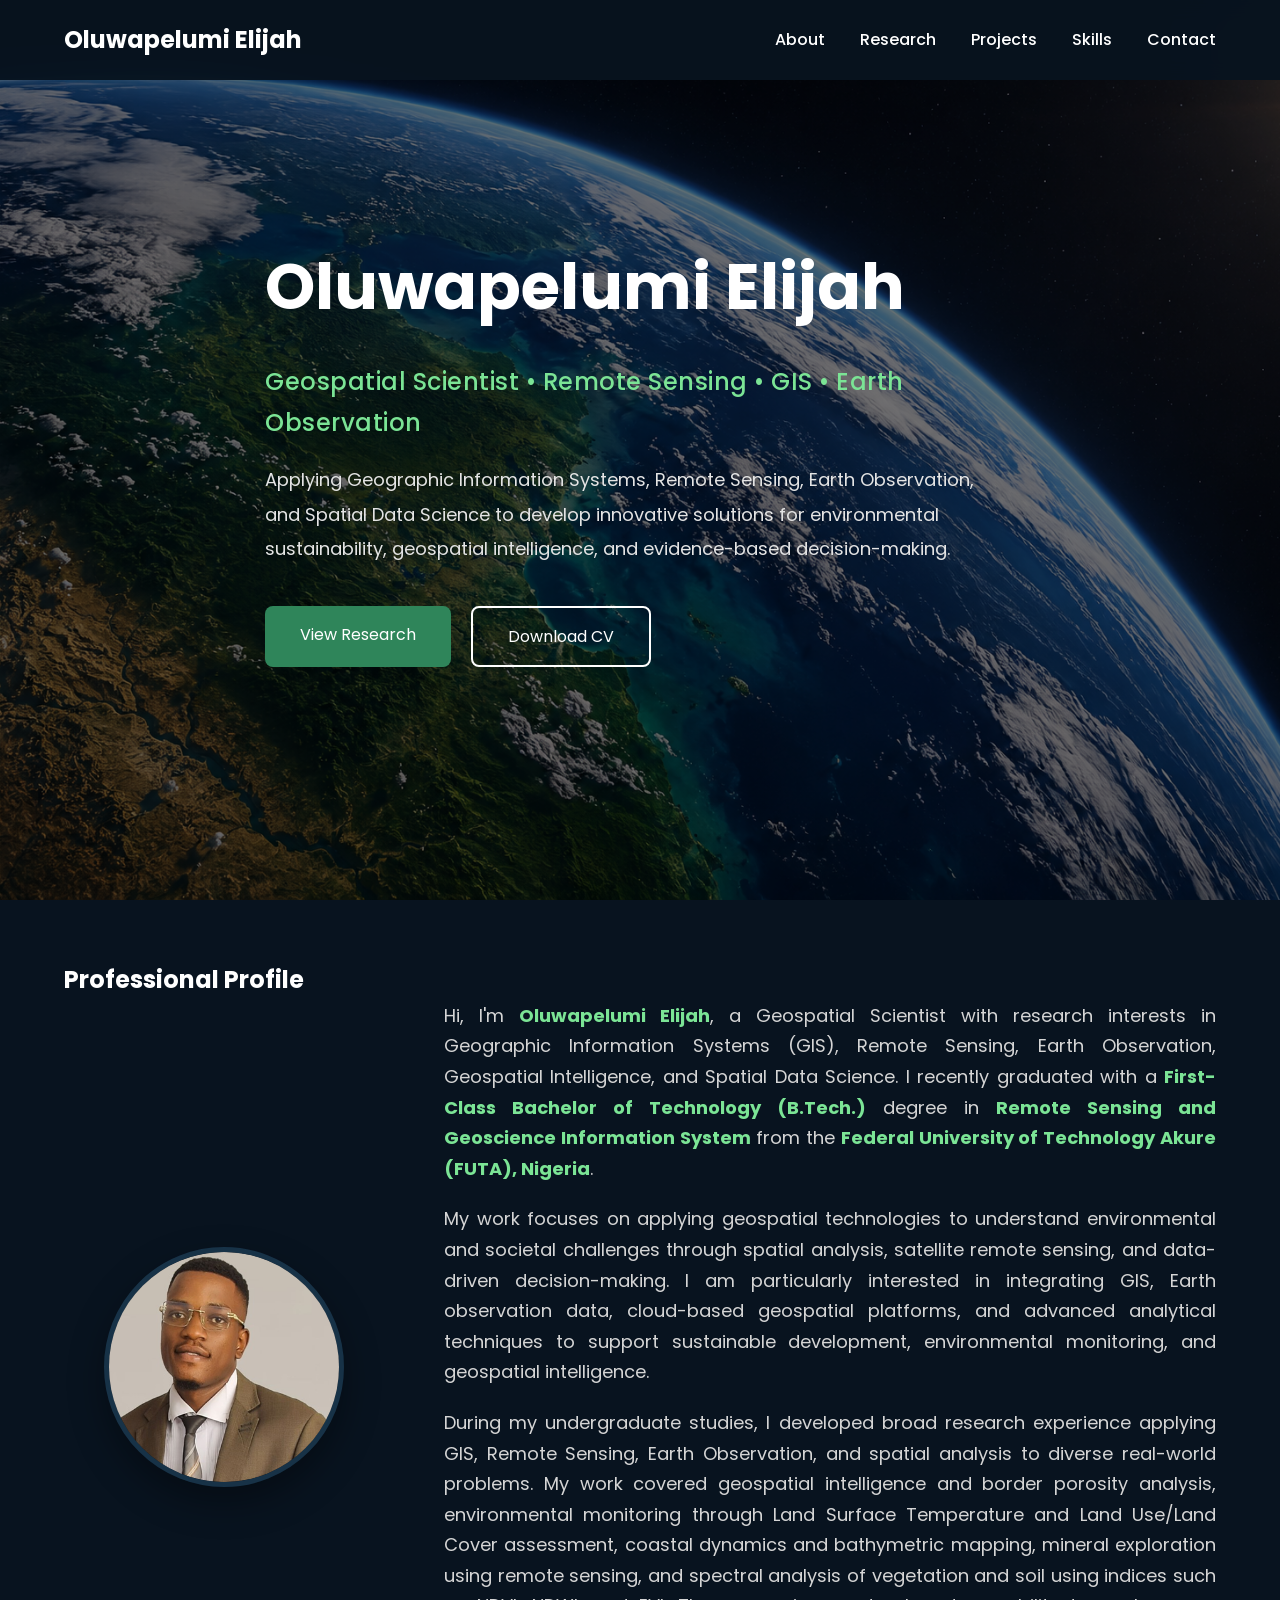
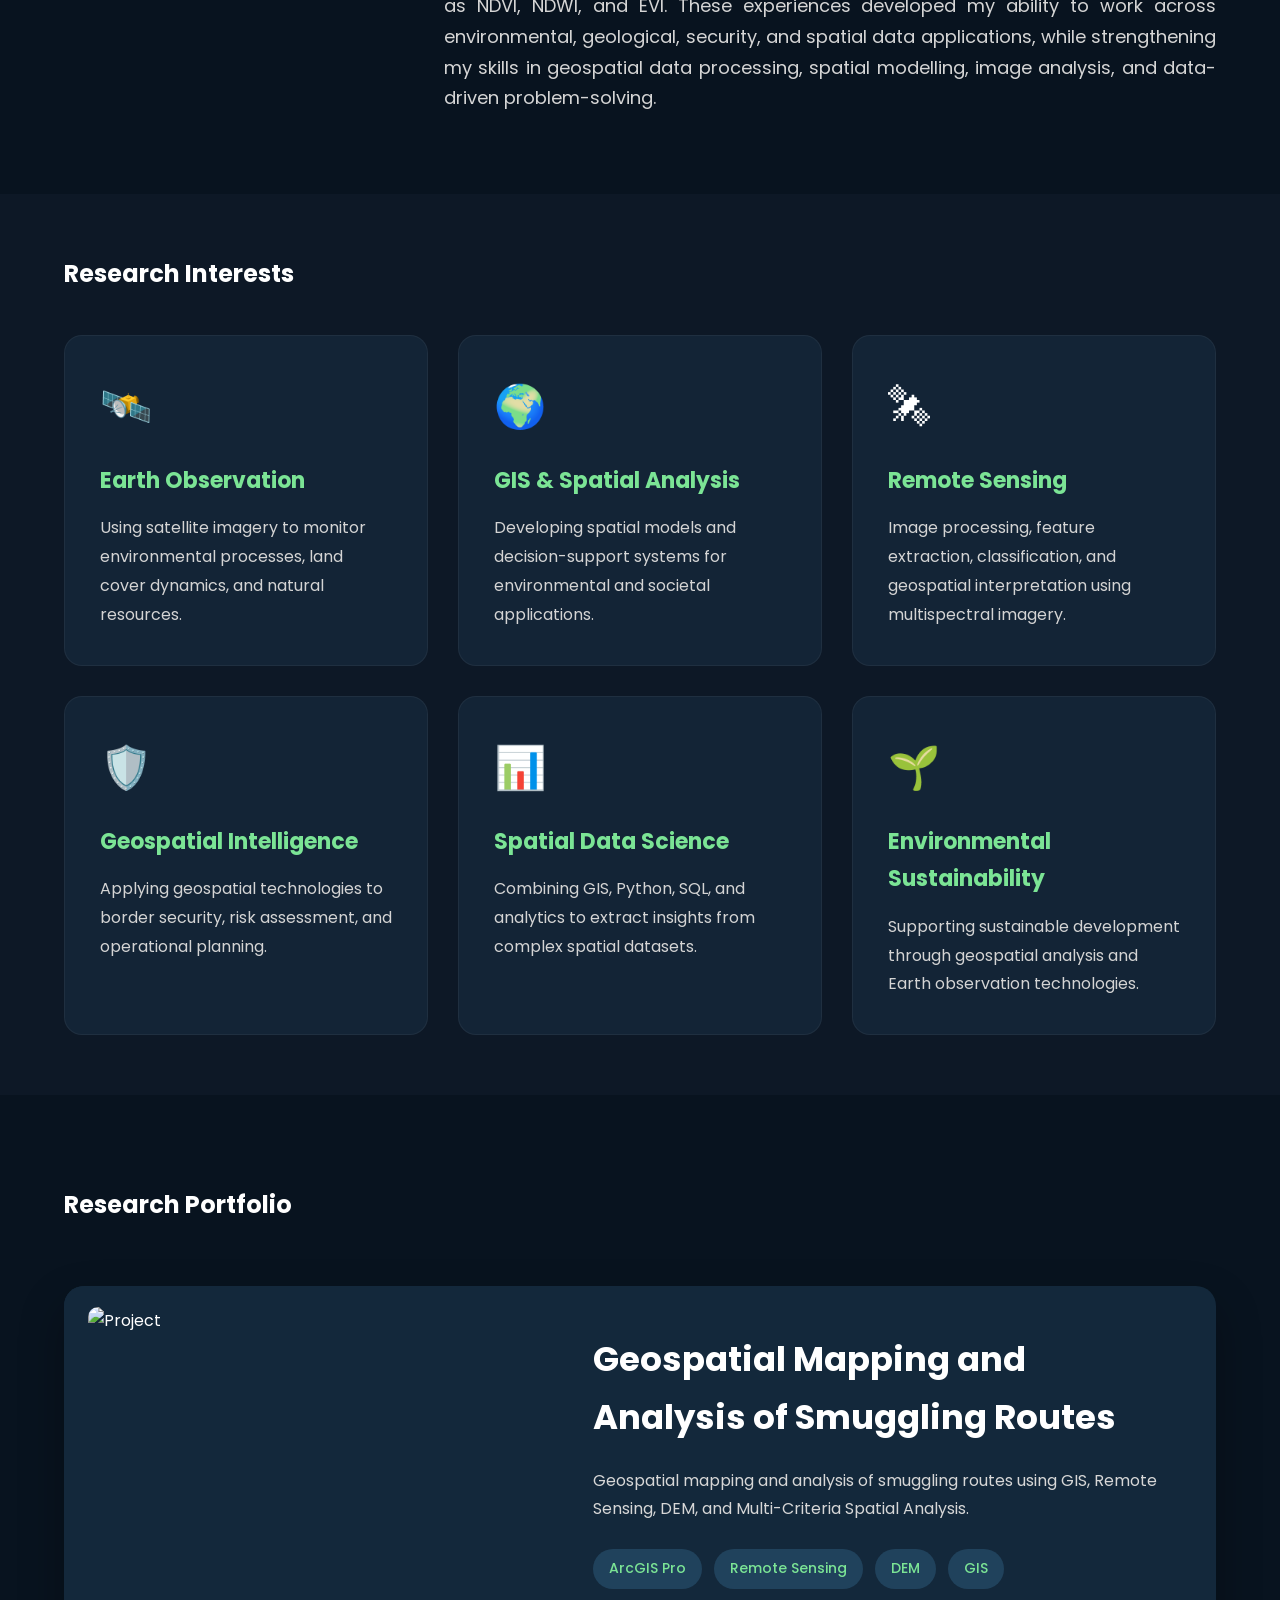
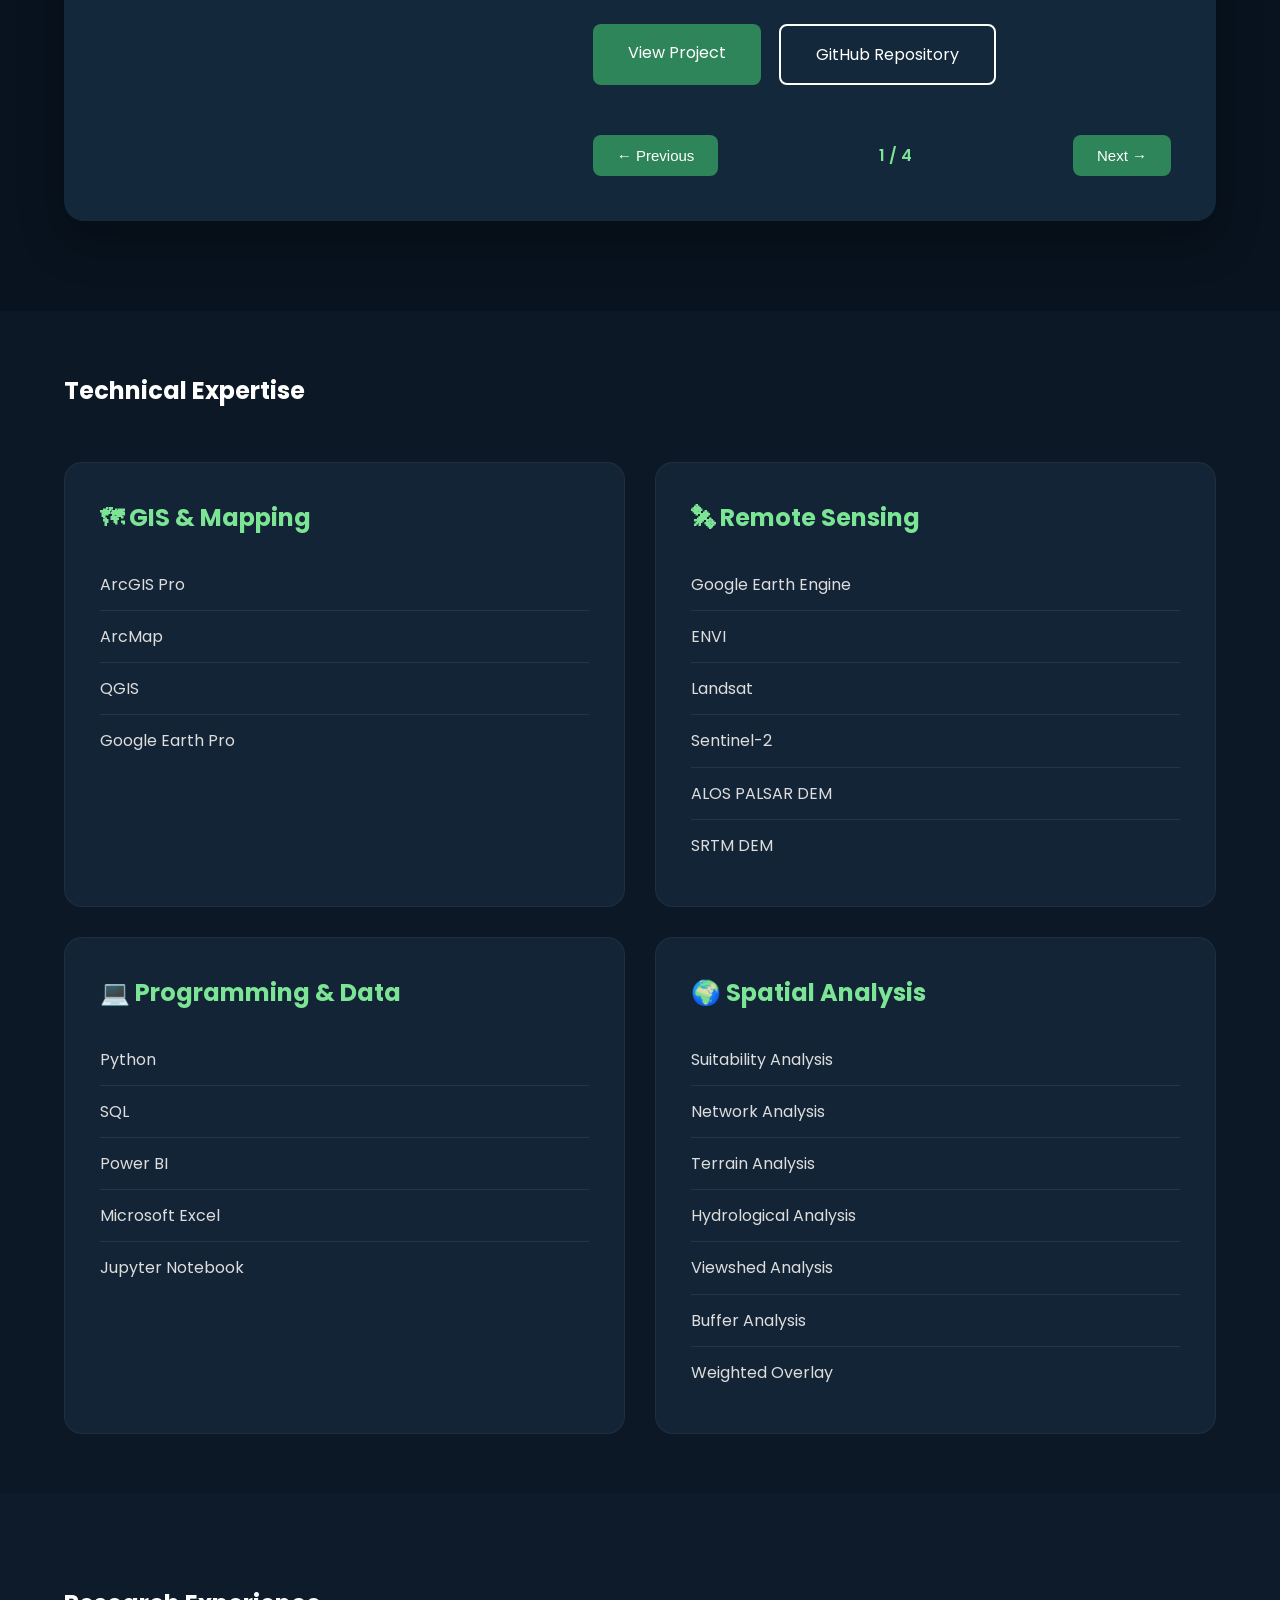
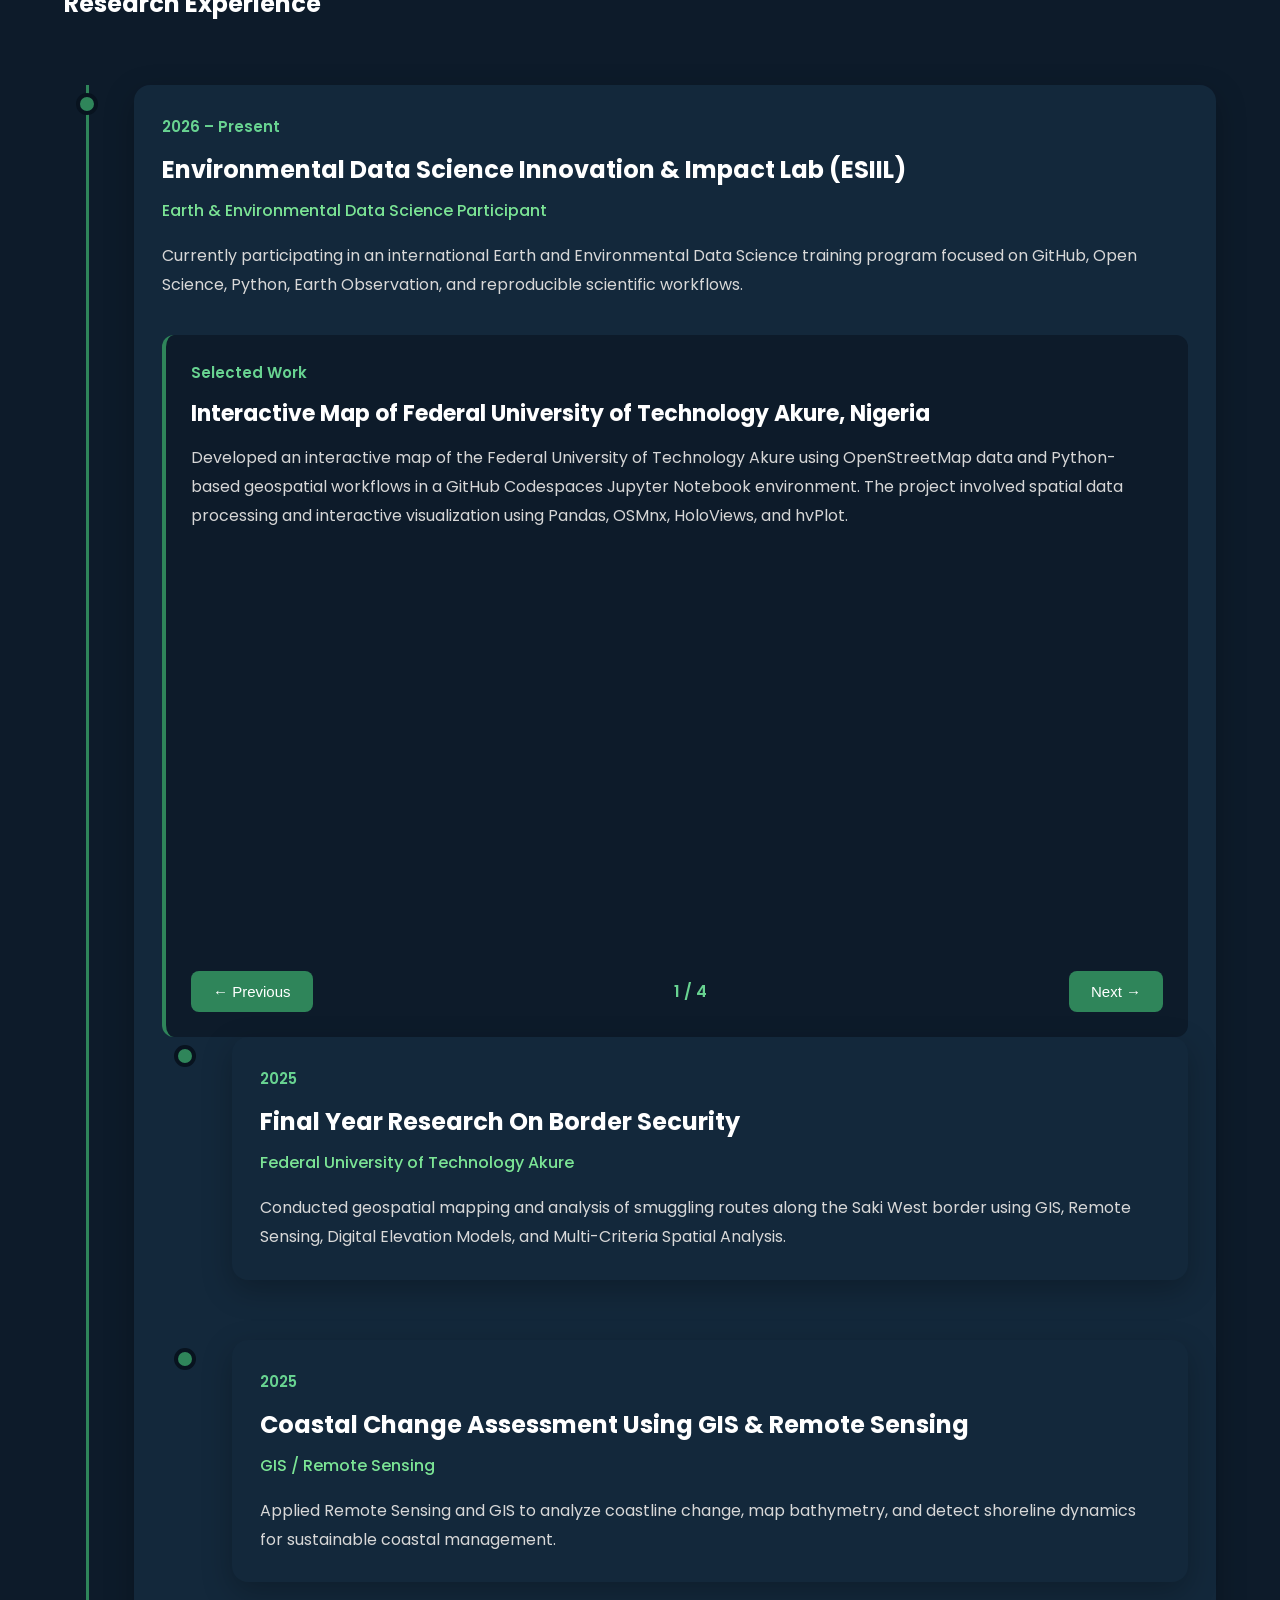
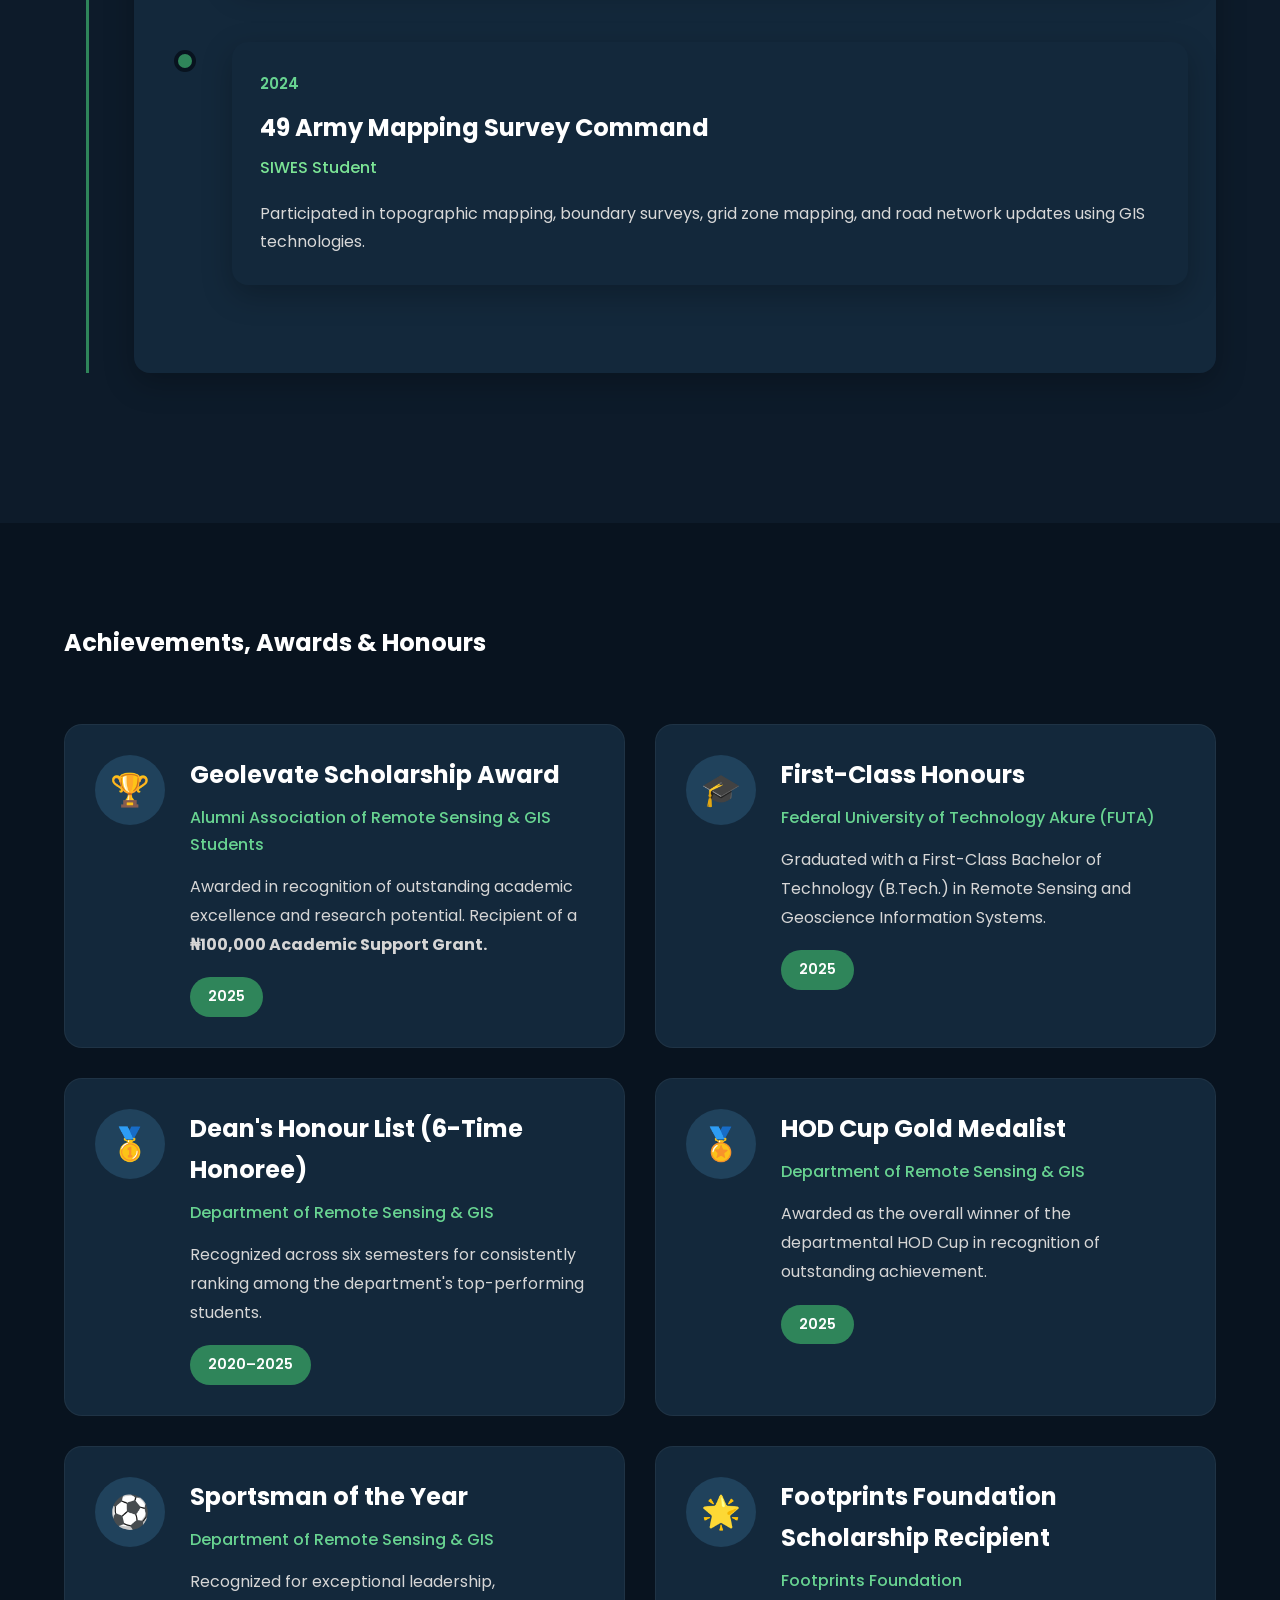
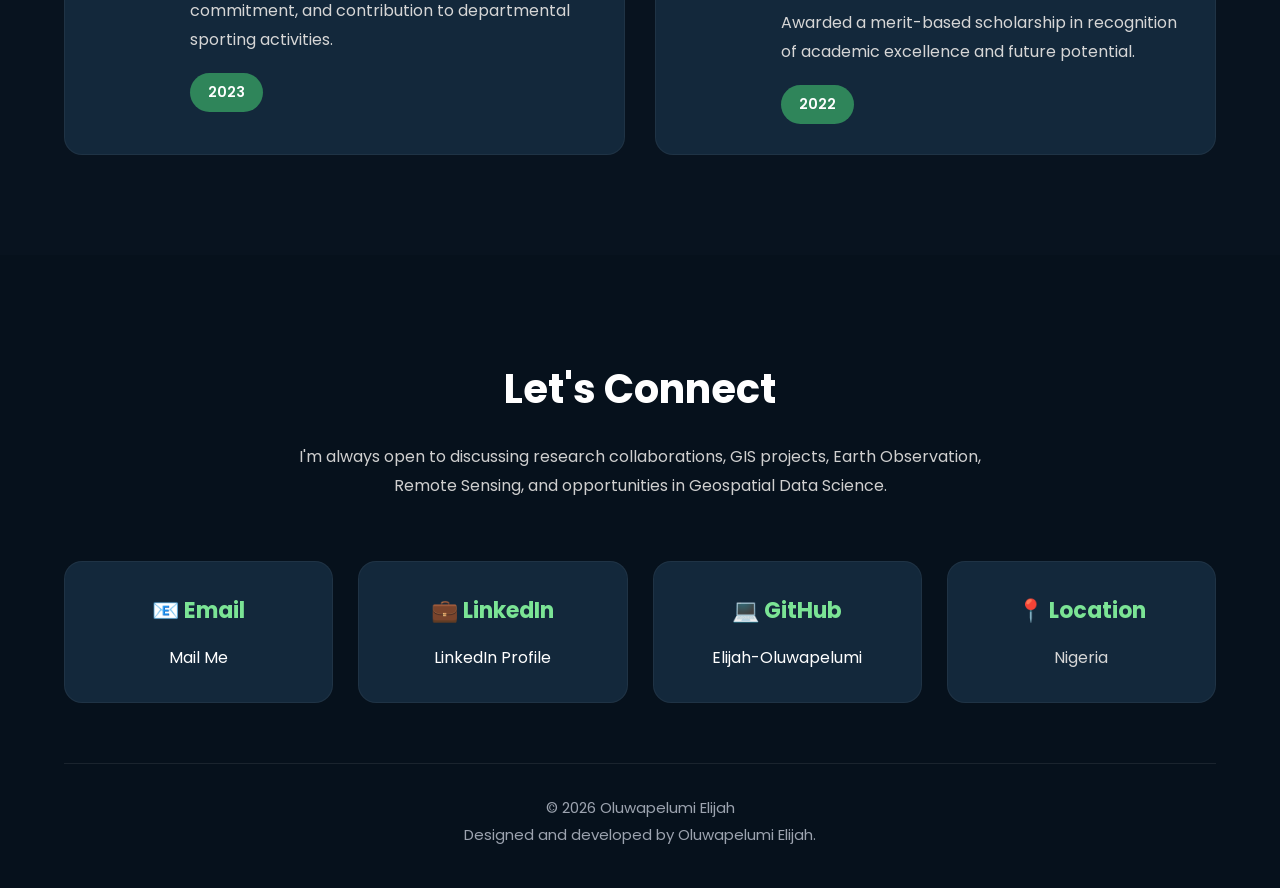
==== index.html @ fccfbec8 "Update index.html" ====
<!DOCTYPE html>
<html lang="en">

<head>

<meta charset="UTF-8">

<meta name="viewport"
content="width=device-width, initial-scale=1.0">

<title>Oluwapelumi Elijah | Geospatial Scientist</title>

<link rel="stylesheet"
href="assets/css/style.css">

<link rel="preconnect"
href="https://fonts.googleapis.com">

<link rel="preconnect"
href="https://fonts.gstatic.com"
crossorigin>

<link href="https://fonts.googleapis.com/css2?family=Poppins:wght@300;400;500;600;700&display=swap"
rel="stylesheet">

</head>

 


<body>

<!-- =====================================================
HEADER
===================================================== -->

<header>

    <!-- Navigation -->

    <nav class="navbar">

        <div class="container">

            <a href="#" class="logo">
                Oluwapelumi Elijah
            </a>

            <ul class="nav-links">
           
                <li><a href="#about">About</a></li>

                <li><a href="#research">Research</a></li>

                <li><a href="#projects">Projects</a></li>

                <li><a href="#skills">Skills</a></li>


                <li><a href="#contact">Contact</a></li>

            </ul>

        </div>

    </nav>

</header>

<!-- =====================================================
HERO
===================================================== -->
 

<section class="hero">

<div class="overlay"></div>

<div class="container hero-content">

 <h1>Oluwapelumi Elijah</h1>

<p class="hero-role">
    Geospatial Scientist • Remote Sensing • GIS • Earth Observation
</p>

<p class="hero-description">
    Applying Geographic Information Systems, Remote Sensing, Earth Observation, and Spatial Data Science to develop innovative solutions for environmental sustainability, geospatial intelligence, and evidence-based decision-making.
</p>

<div class="hero-buttons">

<a href="#projects" class="btn">

View Research

</a>

<a href="File/Elijah Oluwapelumi CV.pdf"

class="btn-outline">

Download CV

</a>

</div>

</div>

</section>

<section id="about" class="about">

<div class="container">

<h2>Professional Profile</h2>

<div class="about-grid">

<div class="about-image">

<img src="assets/images/profile.png"
alt="Oluwapelumi Elijah">

</div>

<div class="about-content">

<p>

Hi, I'm <strong>Oluwapelumi Elijah</strong>, a Geospatial Scientist with research interests in Geographic Information Systems (GIS), Remote Sensing, Earth Observation, Geospatial Intelligence, and Spatial Data Science. I recently graduated with a <strong>First-Class Bachelor of Technology (B.Tech.)</strong> degree in <strong>Remote Sensing and Geoscience Information System</strong> from the <strong>Federal University of Technology Akure (FUTA), Nigeria</strong>.

</p>

<p>

My work focuses on applying geospatial technologies to understand environmental and societal challenges through spatial analysis, satellite remote sensing, and data-driven decision-making. I am particularly interested in integrating GIS, Earth observation data, cloud-based geospatial platforms, and advanced analytical techniques to support sustainable development, environmental monitoring, and geospatial intelligence.

</p>

<p>

 During my undergraduate studies, I developed broad research experience applying GIS, Remote Sensing, Earth Observation, and spatial analysis to diverse real-world problems. My work covered geospatial intelligence and border porosity analysis, environmental monitoring through Land Surface Temperature and Land Use/Land Cover assessment, coastal dynamics and bathymetric mapping, mineral exploration using remote sensing, and spectral analysis of vegetation and soil using indices such as NDVI, NDWI, and EVI. These experiences developed my ability to work across environmental, geological, security, and spatial data applications, while strengthening my skills in geospatial data processing, spatial modelling, image analysis, and data-driven problem-solving.
</p>

</div>

</div>

</div>

</section>


<section id="research">

<div class="container">

<h2>Research Interests</h2>

<div class="card-grid">

<div class="card">

<div class="card-icon">🛰️</div>

<h3>Earth Observation</h3>

<p>
Using satellite imagery to monitor environmental processes, land cover dynamics, and natural resources.
</p>

</div>

<div class="card">

<div class="card-icon">🌍</div>

<h3>GIS & Spatial Analysis</h3>

<p>
Developing spatial models and decision-support systems for environmental and societal applications.
</p>

</div>

<div class="card">

<div class="card-icon">🛰</div>

<h3>Remote Sensing</h3>

<p>
Image processing, feature extraction, classification, and geospatial interpretation using multispectral imagery.
</p>

</div>

<div class="card">

<div class="card-icon">🛡️</div>

<h3>Geospatial Intelligence</h3>

<p>
Applying geospatial technologies to border security, risk assessment, and operational planning.
</p>

</div>

<div class="card">

<div class="card-icon">📊</div>

<h3>Spatial Data Science</h3>

<p>
Combining GIS, Python, SQL, and analytics to extract insights from complex spatial datasets.
</p>

</div>

<div class="card">

<div class="card-icon">🌱</div>

<h3>Environmental Sustainability</h3>

<p>
Supporting sustainable development through geospatial analysis and Earth observation technologies.
</p>

</div>

</div>

</div>

</section>


<!-- =====================================================
RESEARCH PORTFOLIO
===================================================== -->

<section id="projects">

<div class="container">

<h2>Research Portfolio</h2>

<div class="portfolio-card">

<div class="portfolio-image">

<img id="project-image"
src="assets/images/project1.jpg"
alt="Project">

</div>

<div class="portfolio-content">

<h3 id="project-title">

Geospatial Mapping and Analysis of Smuggling Routes

</h3>

<p id="project-description">

Geospatial mapping and analysis of smuggling routes using GIS, Remote Sensing, DEM, and Multi-Criteria Spatial Analysis.

</p>

<div id="project-tools" class="project-tools">

<span>ArcGIS Pro</span>

<span>Remote Sensing</span>

<span>DEM</span>

<span>GIS</span>

</div>

<div class="portfolio-buttons">

<a id="project-view"

class="btn"

target="_blank">

View Project

</a>

<a id="project-github"

class="btn-outline"

target="_blank">

GitHub Repository

</a>

</div>

<div class="portfolio-navigation">

<button id="prev-project">

← Previous

</button>

<span id="project-counter">

1 / 4

</span>

<button id="next-project">

Next →

</button>

</div>

</div>

</div>

</div>

</section> 

 

 <!-- =====================================================
TECHNICAL EXPERTISE
===================================================== -->

<section id="skills">

<div class="container">

<h2>Technical Expertise</h2>

<div class="expertise-grid">

<!-- GIS -->

<div class="expertise-card">

<h3>🗺 GIS & Mapping</h3>

<ul>

<li>ArcGIS Pro</li>

<li>ArcMap</li>

<li>QGIS</li>

<li>Google Earth Pro</li>

</ul>

</div>

<!-- Remote Sensing -->

<div class="expertise-card">

<h3>🛰 Remote Sensing</h3>

<ul>

<li>Google Earth Engine</li>

<li>ENVI</li>

<li>Landsat</li>

<li>Sentinel-2</li>

<li>ALOS PALSAR DEM</li>

<li>SRTM DEM</li>

</ul>

</div>

<!-- Programming -->

<div class="expertise-card">

<h3>💻 Programming & Data</h3>

<ul>

<li>Python</li>

<li>SQL</li>

<li>Power BI</li>

<li>Microsoft Excel</li>

<li>Jupyter Notebook</li>

</ul>

</div>

<!-- Spatial Analysis -->

<div class="expertise-card">

<h3>🌍 Spatial Analysis</h3>

<ul>

<li>Suitability Analysis</li>

<li>Network Analysis</li>

<li>Terrain Analysis</li>

<li>Hydrological Analysis</li>

<li>Viewshed Analysis</li>

<li>Buffer Analysis</li>

<li>Weighted Overlay</li>

</ul>

</div>

</div>

</div>

</section>

<!-- =========================================
RESEARCH EXPERIENCE
========================================= -->

<section id="experience">

<div class="container">

<h2>Research Experience</h2>

<div class="timeline">

 <div class="timeline-item">

<div class="timeline-dot"></div>

<div class="timeline-content">

<span class="timeline-year">2026 – Present</span>

<h3>
Environmental Data Science Innovation & Impact Lab (ESIIL)
</h3>

<h4>
Earth & Environmental Data Science Participant
</h4>

<p>

Currently participating in an international Earth and Environmental Data Science training program focused on GitHub, Open Science, Python, Earth Observation, and reproducible scientific workflows.

</p>

<!-- SELECTED WORK SLIDER -->

<div class="selected-work">

    <h4>Selected Work</h4>

    <h3 id="esiil-work-title">
        Interactive Map of Federal University of Technology Akure, Nigeria
    </h3>

    <p id="esiil-work-description">

        Developed an interactive map of the Federal University of Technology
        Akure using OpenStreetMap data and Python-based geospatial workflows
        in a GitHub Codespaces Jupyter Notebook environment. The project
        involved spatial data processing and interactive visualization using
        Pandas, OSMnx, HoloViews, and hvPlot.

    </p>

    <div class="embedded-map">

        <iframe
            id="esiil-work-frame"
            src="assets/images/futa_map2.html"
            title="Selected ESIIL Work">
        </iframe>

    </div>

    <div class="selected-work-navigation">

        <button id="esiil-previous">
            ← Previous
        </button>

        <span id="esiil-counter">
            1 / 2
        </span>

        <button id="esiil-next">
            Next →
        </button>

    </div>

</div>
 

 

<!-- SELECTED WORK END HERE -->
 

 <div class="timeline-item">

<div class="timeline-dot"></div>

<div class="timeline-content">

<span class="timeline-year">2025</span>

<h3>Final Year Research On Border Security </h3>

<h4>Federal University of Technology Akure</h4>

<p>

Conducted geospatial mapping and analysis of smuggling routes along the Saki West border using GIS, Remote Sensing, Digital Elevation Models, and Multi-Criteria Spatial Analysis.

</p>

</div>

</div>

 <div class="timeline-item">

<div class="timeline-dot"></div>

<div class="timeline-content">

<span class="timeline-year">2025</span>

<h3> Coastal Change Assessment Using GIS & Remote Sensing  </h3>

<h4>GIS / Remote Sensing </h4>

<p>

Applied Remote Sensing and GIS to analyze coastline change, map bathymetry, and detect shoreline dynamics for sustainable coastal management. 

</p>

</div>

</div>

 <div class="timeline-item">

<div class="timeline-dot"></div>

<div class="timeline-content">

<span class="timeline-year">2024</span>

<h3>49 Army Mapping Survey Command</h3>

<h4>SIWES Student</h4>

<p>

Participated in topographic mapping, boundary surveys, grid zone mapping, and road network updates using GIS technologies.

</p>

</div>

</div>

</div>

</div>

</section>

<!-- =====================================================
ACHIEVEMENTS & AWARDS
===================================================== -->

<section id="awards">

<div class="container">

<h2>Achievements, Awards & Honours</h2>

<div class="awards-grid">

<!-- Award 1 -->

<div class="award-card">

<div class="award-icon">🏆</div>

<div class="award-content">

<h3>Geolevate Scholarship Award</h3>

<h4>Alumni Association of Remote Sensing & GIS Students</h4>

<p>

Awarded in recognition of outstanding academic excellence and research potential.
Recipient of a <strong>₦100,000 Academic Support Grant.</strong>

</p>

<span class="award-year">2025</span>

</div>

</div>

<!-- Award 2 -->

<div class="award-card">

<div class="award-icon">🎓</div>

<div class="award-content">

<h3>First-Class Honours</h3>

<h4>Federal University of Technology Akure (FUTA)</h4>

<p>

Graduated with a First-Class Bachelor of Technology (B.Tech.) in Remote Sensing and Geoscience Information Systems.

</p>

<span class="award-year">2025</span>

</div>

</div>

<!-- Award 3 -->

<div class="award-card">

<div class="award-icon">🥇</div>

<div class="award-content">

<h3>Dean's Honour List (6-Time Honoree)</h3>

<h4>Department of Remote Sensing & GIS</h4>

<p>

Recognized across six semesters for consistently ranking among the department's top-performing students.

</p>

<span class="award-year">2020–2025</span>

</div>

</div>

<!-- Award 4 -->

<div class="award-card">

<div class="award-icon">🏅</div>

<div class="award-content">

<h3>HOD Cup Gold Medalist</h3>

<h4>Department of Remote Sensing & GIS</h4>

<p>

Awarded as the overall winner of the departmental HOD Cup in recognition of outstanding achievement.

</p>

<span class="award-year">2025</span>

</div>

</div>

<!-- Award 5 -->

<div class="award-card">

<div class="award-icon">⚽</div>

<div class="award-content">

<h3>Sportsman of the Year</h3>

<h4>Department of Remote Sensing & GIS</h4>

<p>

Recognized for exceptional leadership, commitment, and contribution to departmental sporting activities.

</p>

<span class="award-year">2023</span>

</div>

</div>

<!-- Award 6 -->

<div class="award-card">

<div class="award-icon">🌟</div>

<div class="award-content">

<h3>Footprints Foundation Scholarship Recipient</h3>

<h4>Footprints Foundation</h4>

<p>

Awarded a merit-based scholarship in recognition of academic excellence and future potential.

</p>

<span class="award-year">2022</span>

</div>

</div>

</div>

</div>

</section>    
 
<!-- =====================================================
FOOTER / CONTACT
===================================================== -->

<footer id="contact">

<div class="container">

<h2>Let's Connect</h2>

<p class="footer-text">

I'm always open to discussing research collaborations,
GIS projects, Earth Observation, Remote Sensing,
and opportunities in Geospatial Data Science.

</p>

<div class="contact-grid">

    <div class="contact-card">

        <h3>📧 Email</h3>

        <a href="mailto:elijaholuwapelumi3@gmail.com">

            Mail Me

        </a>

    </div>

    <div class="contact-card">

        <h3>💼 LinkedIn</h3>

        <a href="https://www.linkedin.com/in/oluwapelumi-israel-elijah-8ab983230/"

        target="_blank">

             LinkedIn Profile
        </a>

    </div>

    <div class="contact-card">

        <h3>💻 GitHub</h3>

        <a href="https://github.com/Elijah-Oluwapelumi"

        target="_blank">

            Elijah-Oluwapelumi

        </a>

    </div>

    <div class="contact-card">

        <h3>📍 Location</h3>

        <p>Nigeria</p>

    </div>

</div>
    
<hr>

<p class="copyright">

© 2026 Oluwapelumi Elijah

<br>

Designed and developed by Oluwapelumi Elijah.

</p>

</div>

</footer>

<script src="assets/js/script.js"></script>

</body>

</html>
---- assets/css/style.css ----
/* =====================================================
GLOBAL RESET
===================================================== */

*{
    margin:0;
    padding:0;
    box-sizing:border-box;
}

html{
    scroll-behavior:smooth;
}

body{

    font-family:'Poppins',sans-serif;

    background:#08131f;

    color:#ffffff;

    line-height:1.7;

}

img{

    max-width:100%;

    display:block;

}

a{

    text-decoration:none;

}

section{

    padding:60px 0;

}

/* =====================================================
GLOBAL CONTAINER
===================================================== */

.container{

    width:90%;

    max-width:1200px;

    margin:auto;

}

/* =====================================================
NAVIGATION
===================================================== */

.navbar{

    position:fixed;

    top:0;

    left:0;

    width:100%;

    background:rgba(8,19,31,.95);

    backdrop-filter:blur(10px);

    z-index:999;

}

.navbar .container{

    display:flex;

    justify-content:space-between;

    align-items:center;

    height:80px;

}

.logo{

    font-size:24px;

    font-weight:700;

    color:white;

}

.nav-links{

    display:flex;

    gap:35px;

    list-style:none;

}

.nav-links a{

    color:white;

    font-weight:500;

    transition:.3s;

}

.nav-links a:hover{

    color:#68d391;

}

/* =====================================================
HERO
===================================================== */

.hero{

    height:100vh;

    background:url("../images/hero.png") center/cover no-repeat;

    position:relative;

    display:flex;

    align-items:center;

}

.overlay{

    position:absolute;

    inset:0;

    background:rgba(0,0,0,.55);

}

.hero-content{

    position:relative;

    z-index:2;

    max-width:750px;

    color:white;

}


 /* =====================================================
HERO TYPOGRAPHY
===================================================== */

.hero h1{

    font-size:64px;

    font-weight:700;

    margin-bottom:20px;

    color:#ffffff;

}

.hero-role{

    font-size:24px;

    font-weight:500;

    color:#7be495;

    margin-bottom:20px;

    letter-spacing:0.5px;

}

.hero-description{

    font-size:18px;

    line-height:1.9;

    color:#e4e4e4;

    max-width:720px;

    margin-bottom:40px;

}



.hero-buttons{

    display:flex;

    gap:20px;

}

.btn{

    background:#2f855a;

    color:white;

    padding:15px 35px;

    border-radius:8px;

    transition:.3s;

}

.btn:hover{

    background:#38a169;

}

.btn-outline{

    border:2px solid white;

    color:white;

    padding:15px 35px;

    border-radius:8px;

    transition:.3s;

}

.btn-outline:hover{

    background:white;

    color:#08131f;

}

/* =====================================================
ABOUT SECTION
===================================================== */

.about{

    background:#08131f;

}

.about-grid{

    display:grid;

    grid-template-columns:320px 1fr;

    gap:60px;

    align-items:center;

}

.about-image{

    display:flex;

    justify-content:center;

}

.about-image img{

    width:240px;

    height:240px;

    object-fit:cover;

    border-radius:50%;

    border:5px solid #173247;

    box-shadow:0 15px 35px rgba(0,0,0,.35);

}

.about-content h2{

    font-size:40px;

    margin-bottom:25px;

    color:white;

}

.about-content p{

    font-size:18px;

    color:#d5d5d5;

    margin-bottom:20px;

    text-align:justify;

}

.about-content strong{

    color:#7be495;

}

/* =====================================================
RESEARCH INTERESTS
===================================================== */

#research{

    background:#0d1826;

}

.card-grid{

    display:grid;

    grid-template-columns:repeat(auto-fit,minmax(300px,1fr));

    gap:30px;

    margin-top:40px;

}

.card{

    background:#132436;

    padding:35px;

    border-radius:18px;

    transition:.35s;

    border:1px solid rgba(255,255,255,.05);

}

.card:hover{

    transform:translateY(-10px);

    background:#173247;

    box-shadow:0 15px 35px rgba(0,0,0,.3);

}

.card-icon{

    font-size:42px;

    margin-bottom:20px;

}

.card h3{

    margin-bottom:15px;

    color:#7be495;

    font-size:22px;

}

.card p{

    color:#d4d4d4;

    line-height:1.8;

}

/* =====================================================
RESEARCH PORTFOLIO
===================================================== */

#projects{

    background:#08131f;

    padding:90px 0;

}

 .portfolio-card{

    max-width:1200px;

    margin:60px auto 0;

    background:#13283b;

    border-radius:20px;

    overflow:hidden;

    display:grid;

    grid-template-columns:42% 58%;

    box-shadow:0 20px 45px rgba(0,0,0,.30);

}

.portfolio-image{

    height:430px;

    display:flex;

    justify-content:center;

    align-items:center;

    background:#13283b;

    overflow:hidden;

}

.portfolio-image img{

    width:90%;

    height:90%;

    object-fit:contain;

    object-position:center;

    display:block;

    border-radius:10px;

}

.portfolio-content{

    padding:45px;

    display:flex;

    flex-direction:column;

    justify-content:center;

}

.portfolio-content h3{

    font-size:34px;

    margin-bottom:20px;

    color:#ffffff;

}

.portfolio-content p{

    color:#d7d7d7;

    line-height:1.8;

    margin-bottom:25px;

}

.project-tools{

    display:flex;

    flex-wrap:wrap;

    gap:12px;

    margin-bottom:35px;

}

.project-tools span{

    background:#20425c;

    color:#7be495;

    padding:8px 16px;

    border-radius:30px;

    font-size:14px;

    font-weight:500;

}

.portfolio-buttons{

    display:flex;

    gap:18px;

    margin-bottom:35px;

}

.portfolio-navigation{

    display:flex;

    justify-content:space-between;

    align-items:center;

    margin-top:15px;

}

.portfolio-navigation button{

    background:#2f855a;

    color:white;

    border:none;

    padding:12px 24px;

    border-radius:8px;

    cursor:pointer;

    font-size:15px;

    transition:.3s;

}

.portfolio-navigation button:hover{

    background:#38a169;

}

#project-counter{

    color:#7be495;

    font-weight:600;

} 

/* =====================================================
PROJECT BUTTON
===================================================== */

.project-btn{

display:inline-block;

margin-top:10px;

padding:12px 28px;

background:#2f855a;

color:white;

border-radius:8px;

font-weight:600;

transition:.3s;

}

.project-btn:hover{

background:#38a169;

transform:translateY(-2px);

}

.project-tags{

display:flex;

flex-wrap:wrap;

gap:10px;

margin-bottom:20px;

}

.project-tags span{

background:#173247;

padding:8px 14px;

border-radius:30px;

font-size:13px;

}

.project-status{

display:inline-block;

padding:6px 14px;

border-radius:20px;

font-size:12px;

font-weight:600;

}

.completed{

background:#2f855a;

}

.ongoing{

background:#2563eb;

}

.future{

background:#d97706;

}

/* =====================================================
TECHNICAL EXPERTISE
===================================================== */

#skills{

background:#0d1826;

}

 .expertise-grid{

    display:grid;

    grid-template-columns:repeat(2, 1fr);

    gap:30px;

    margin-top:50px;

}



.expertise-card{

background:#132436;

padding:35px;

border-radius:18px;

transition:.35s;

border:1px solid rgba(255,255,255,.05);

}

.expertise-card:hover{

transform:translateY(-10px);

background:#183247;

box-shadow:0 18px 35px rgba(0,0,0,.30);

}

.expertise-card h3{

font-size:24px;

margin-bottom:20px;

color:#7be495;

}

.expertise-card ul{

list-style:none;

padding:0;

}

.expertise-card li{

padding:12px 0;

border-bottom:1px solid rgba(255,255,255,.08);

color:#dddddd;

font-size:16px;

}

.expertise-card li:last-child{

border-bottom:none;

}

/* =====================================================
RESPONSIVE DESIGN
===================================================== */

@media (max-width:900px){

    .expertise-grid{

        grid-template-columns:1fr;

    }

}


/* =====================================================
RESEARCH EXPERIENCE
===================================================== */

#experience{

    background:#0d1b2a;

    padding:90px 0;

}

 .timeline{

    position:relative;

    width:100%;

    margin-top:60px;

}

.timeline::before{

    content:"";

    position:absolute;

    left:22px;

    top:0;

    width:3px;

    height:100%;

    background:#2f855a;

}

.timeline-item{

    position:relative;

    padding-left:70px;

    margin-bottom:60px;

}

.timeline-dot{

    position:absolute;

    left:12px;

    top:8px;

    width:22px;

    height:22px;

    border-radius:50%;

    background:#2f855a;

    border:4px solid #08131f;

}

.timeline-content{

    background:#13283b;

    padding:28px;

    border-radius:16px;

    box-shadow:0 10px 30px rgba(0,0,0,.25);

    transition:.35s;

}

.timeline-content:hover{

    transform:translateY(-6px);

}

.timeline-year{

    color:#68d391;

    font-size:15px;

    font-weight:600;

}

.timeline-content h3{

    margin-top:10px;

    margin-bottom:6px;

    font-size:24px;

}

.timeline-content h4{

    color:#7be495;

    margin-bottom:18px;

    font-weight:500;

}

.timeline-content p{

    color:#d8d8d8;

    line-height:1.8;

}

 /* =====================================================
SELECTED WORK WITHIN RESEARCH EXPERIENCE
===================================================== */

.selected-work{

    margin-top:35px;
     
    padding:25px;

    background:#0d1b2a;

    border-left:4px solid #2f855a;

    border-radius:12px;

}

.selected-work h4{

    color:#68d391;

    font-size:15px;

    font-weight:600;

    margin-bottom:10px;

}

.selected-work h3{

    font-size:22px;

    margin-bottom:12px;

    color:#ffffff;

}

.selected-work p{

    color:#d6d6d6;

    line-height:1.8;

    margin-bottom:0;

}


/* =====================================================
EMBEDDED INTERACTIVE MAP
===================================================== */

.embedded-map{

    width:100%;

    margin-top:25px;

    display:flex;

    justify-content:center;

    overflow:hidden;

    border-radius:12px;

}

.embedded-map iframe{

    width:750px;

    height:400px;

    border:none;

    border-radius:10px;

    display:block;

}


/* =====================================================
ESIIL SELECTED WORK SLIDER NAVIGATION
===================================================== */

.selected-work-navigation{

    display:flex;

    justify-content:space-between;

    align-items:center;

    margin-top:15px;

}


.selected-work-navigation button{

    background:#2f855a;

    color:#ffffff;

    border:none;

    padding:12px 22px;

    border-radius:8px;

    cursor:pointer;

    font-size:15px;

    transition:.3s;

}


.selected-work-navigation button:hover{

    background:#38a169;

}


#esiil-counter{

    color:#68d391;

    font-weight:600;

}


/* =====================================================
ACHIEVEMENTS, AWARDS & HONOURS
===================================================== */

#awards{

    background:#08131f;

    padding:100px 0;

}

.awards-grid{

    display:grid;

    grid-template-columns:repeat(auto-fit,minmax(500px,1fr));

    gap:30px;

    margin-top:60px;

}

.award-card{

    background:#13283b;

    border-radius:18px;

    padding:30px;

    display:flex;

    gap:25px;

    align-items:flex-start;

    transition:.35s;

    border:1px solid rgba(255,255,255,.05);

}

.award-card:hover{

    transform:translateY(-8px);

    box-shadow:0 18px 35px rgba(0,0,0,.35);

    border-color:#68d391;

}

.award-icon{

    width:70px;

    height:70px;

    border-radius:50%;

    background:#20425c;

    display:flex;

    justify-content:center;

    align-items:center;

    font-size:32px;

    flex-shrink:0;

}

.award-content{

    flex:1;

}

.award-content h3{

    font-size:24px;

    margin-bottom:8px;

    color:#ffffff;

}

.award-content h4{

    color:#68d391;

    font-size:16px;

    font-weight:500;

    margin-bottom:15px;

}

.award-content p{

    color:#d6d6d6;

    line-height:1.8;

    margin-bottom:18px;

}

.award-year{

    display:inline-block;

    background:#2f855a;

    color:#fff;

    padding:8px 18px;

    border-radius:30px;

    font-size:14px;

    font-weight:600;

}

/* =====================================================
FOOTER / CONTACT
===================================================== */

footer{

    background:#06111c;

    padding:100px 0 40px;

    text-align:center;

}

footer h2{

    font-size:40px;

    margin-bottom:20px;

    color:#ffffff;

}

.footer-text{

    max-width:700px;

    margin:0 auto 60px;

    color:#cfcfcf;

    line-height:1.8;

}

.contact-grid{

    display:grid;

    grid-template-columns:repeat(auto-fit,minmax(250px,1fr));

    gap:25px;

    margin-bottom:60px;

}

.contact-card{

    background:#13283b;

    padding:30px;

    border-radius:18px;

    transition:.35s;

    border:1px solid rgba(255,255,255,.05);

}

.contact-card:hover{

    transform:translateY(-8px);

    border-color:#68d391;

    box-shadow:0 18px 35px rgba(0,0,0,.30);

}

.contact-card h3{

    font-size:22px;

    margin-bottom:15px;

    color:#7be495;

}

.contact-card a{

    color:#ffffff;

    word-break:break-word;

    transition:.3s;

}

.contact-card a:hover{

    color:#7be495;

}

.contact-card p{

    color:#d6d6d6;

}

footer hr{

    border:none;

    height:1px;

    background:rgba(255,255,255,.08);

    margin:40px 0 30px;

}

.copyright{

    color:#9ca3af;

    font-size:15px;

    line-height:1.8;

}


/* =====================================================
MOBILE RESPONSIVE
===================================================== */

@media(max-width:768px){

    .awards-grid{

        grid-template-columns:1fr;

    }

    .award-card{

        flex-direction:column;

        text-align:center;

        align-items:center;

    }

.contact-grid{

    grid-template-columns:1fr;

    }

footer{

    padding:80px 0 30px;

    }
    
}




/* =====================================================
RESPONSIVE ABOUT
===================================================== */

@media(max-width:900px){

.portfolio-card{

grid-template-columns:1fr;

}

.portfolio-image{

height:320px;

}

.portfolio-content{

padding:30px;

}

.portfolio-content h3{

font-size:28px;

}

.portfolio-buttons{

flex-direction:column;

}

} 


/* =====================================================
MOBILE LAYOUT FIX
===================================================== */

@media (max-width: 768px){

    /* Prevent horizontal overflow */
    html,
    body{

        width:100%;

        overflow-x:hidden;

    }

    /* General container */

    .container{

        width:100%;

        max-width:100%;

        padding-left:20px;

        padding-right:20px;

    }


    /* =========================
       NAVIGATION
    ========================= */

    .navbar .container{

        display:flex;

        align-items:center;

        justify-content:space-between;

    }

    .logo{

        font-size:16px;

        max-width:120px;

    }

    .nav-links{

        gap:12px;

    }

    .nav-links a{

        font-size:10px;

    }


    /* =========================
       HERO SECTION
    ========================= */

    .hero{

        min-height:650px;

    }

    .hero-content{

        padding-top:80px;

        text-align:left;

    }

    .hero h1{

        font-size:42px;

        line-height:1.2;

    }

    .hero-role{

        font-size:18px;

        line-height:1.7;

    }

    .hero-description{

        font-size:14px;

        line-height:1.8;

    }

    .hero-buttons{

        display:flex;

        flex-wrap:wrap;

        gap:12px;

    }

    .hero-buttons .btn,
    .hero-buttons .btn-outline{

        font-size:12px;

        padding:12px 18px;

    }


    /* =========================
       ABOUT SECTION
    ========================= */

    .about-grid{

        grid-template-columns:1fr;

        gap:30px;

    }

    .about-image{

        text-align:center;

    }

    .about-image img{

        max-width:220px;

    }


    /* =========================
       RESEARCH CARDS
    ========================= */

    .card-grid{

        grid-template-columns:1fr;

    }


    /* =========================
       TECHNICAL EXPERTISE
    ========================= */

    .expertise-grid{

        grid-template-columns:1fr;

    }


    /* =========================
       RESEARCH EXPERIENCE
    ========================= */

    #experience{

        padding:70px 0;

    }

    .timeline{

        margin-top:40px;

    }

    .timeline-item{

        padding-left:50px;

        margin-bottom:35px;

    }

    .timeline::before{

        left:15px;

    }

    .timeline-dot{

        left:5px;

        width:20px;

        height:20px;

    }

    .timeline-content{

        padding:20px;

    }

    .timeline-content h3{

        font-size:18px;

        line-height:1.5;

    }

    .timeline-content h4{

        font-size:14px;

    }

    .timeline-content p{

        font-size:13px;

        line-height:1.7;

    }


    /* =========================
       AWARDS
    ========================= */

    .awards-grid{

        grid-template-columns:1fr;

    }

    .award-card{

        padding:25px 20px;

    }


    /* =========================
       FOOTER
    ========================= */

    .contact-grid{

        grid-template-columns:1fr;

    }

    .contact-card{

        width:100%;

    }

}
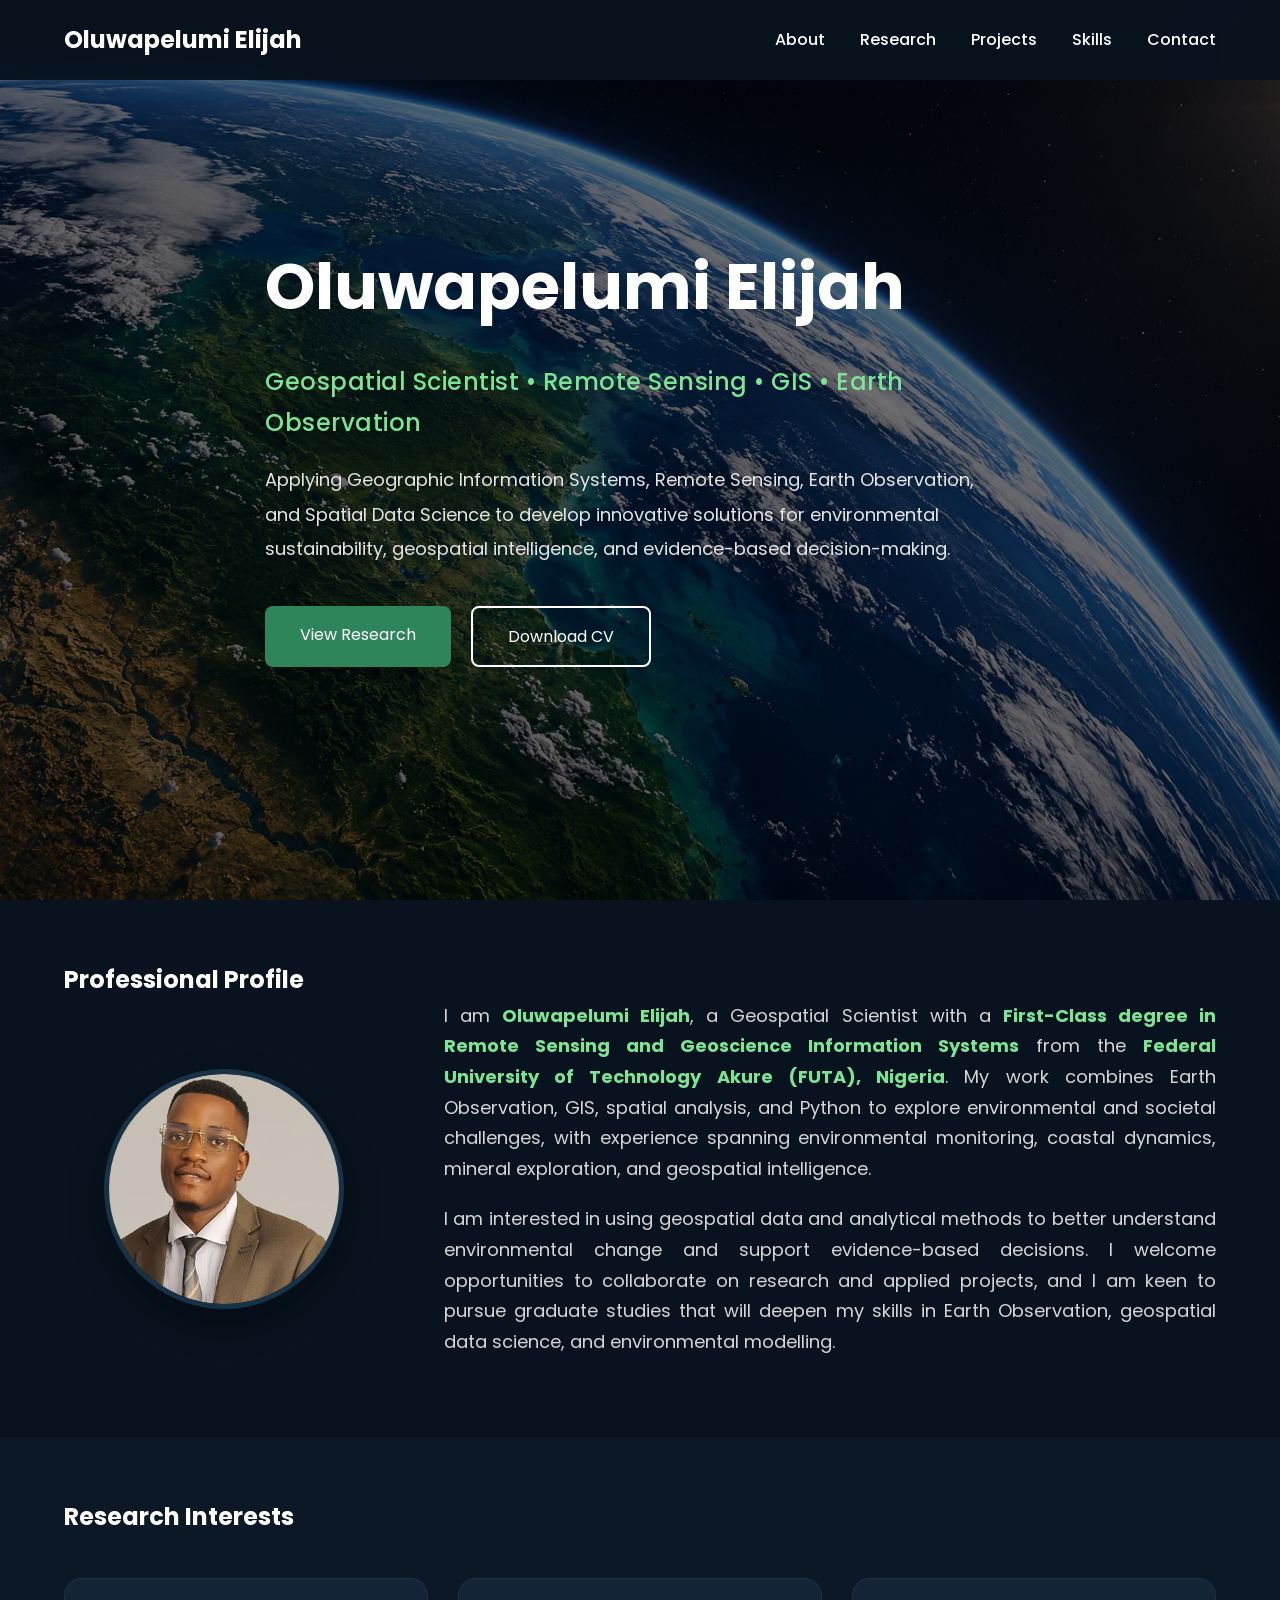
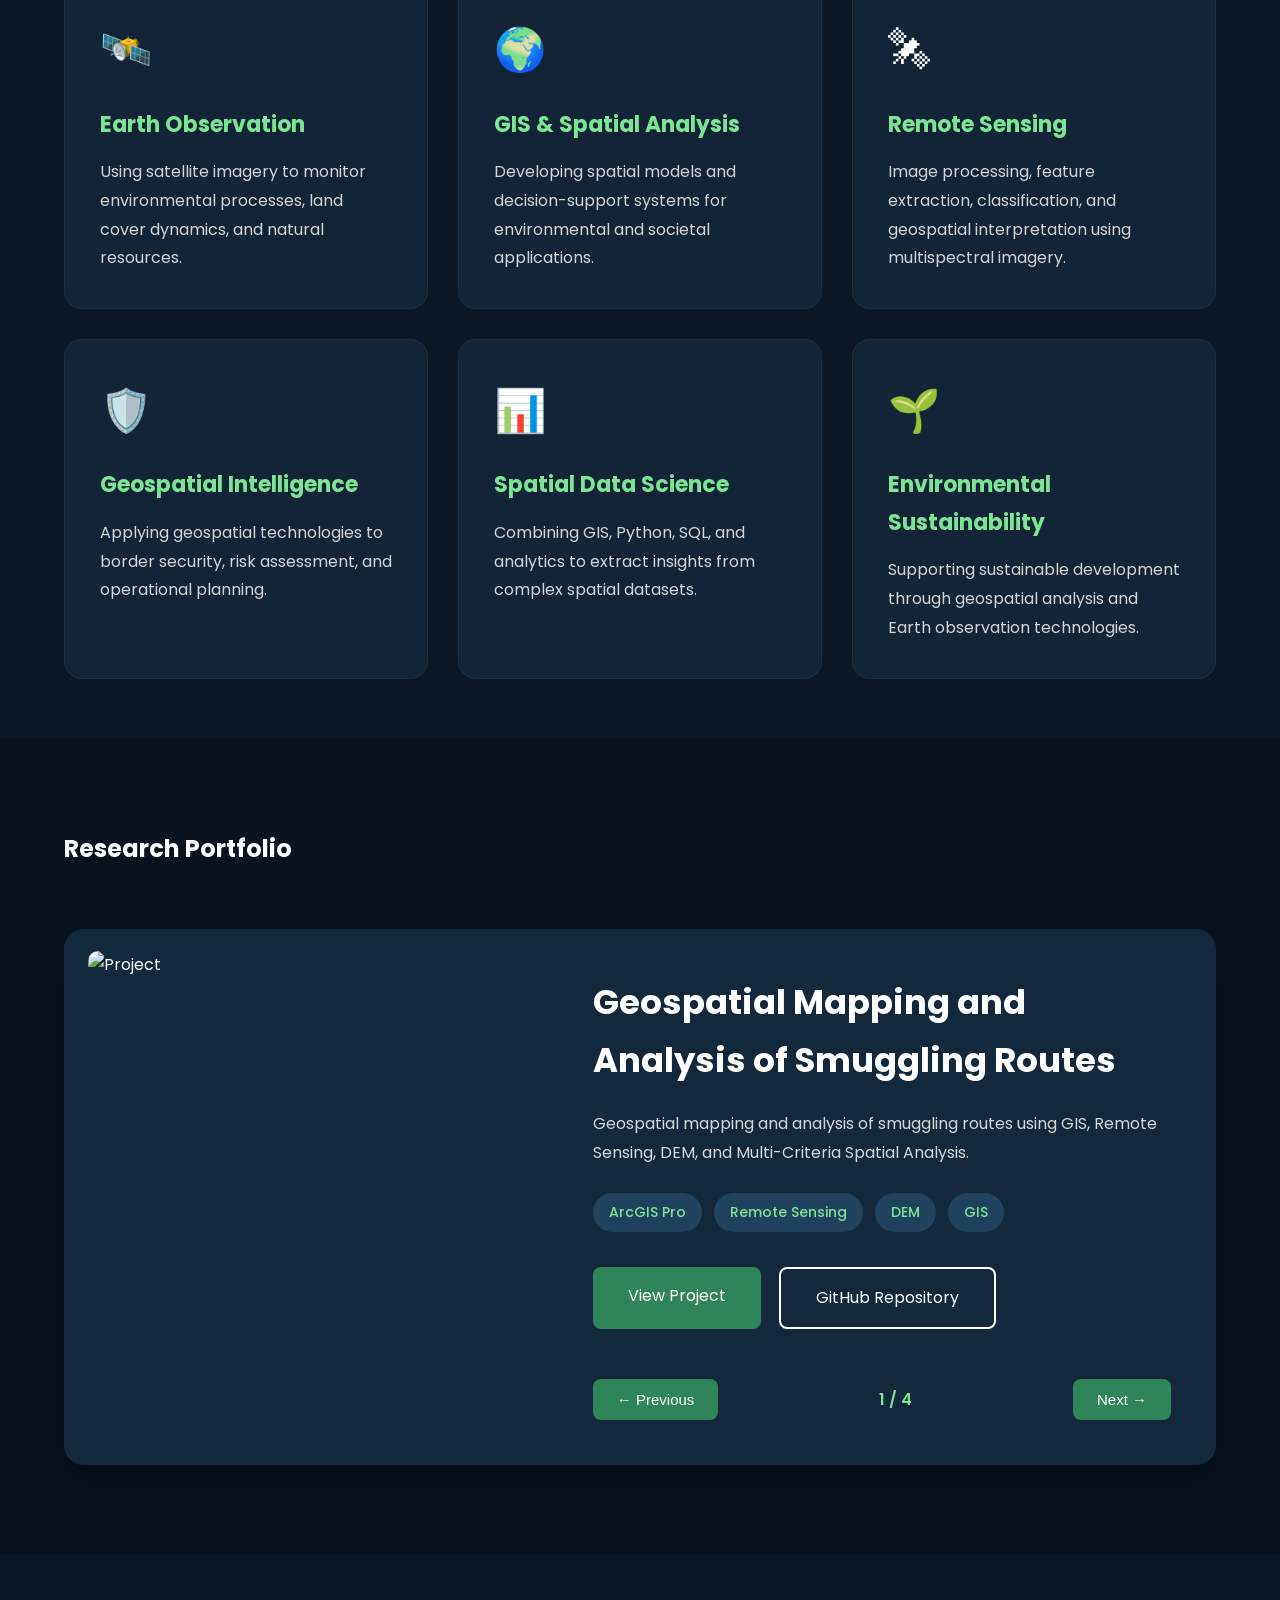
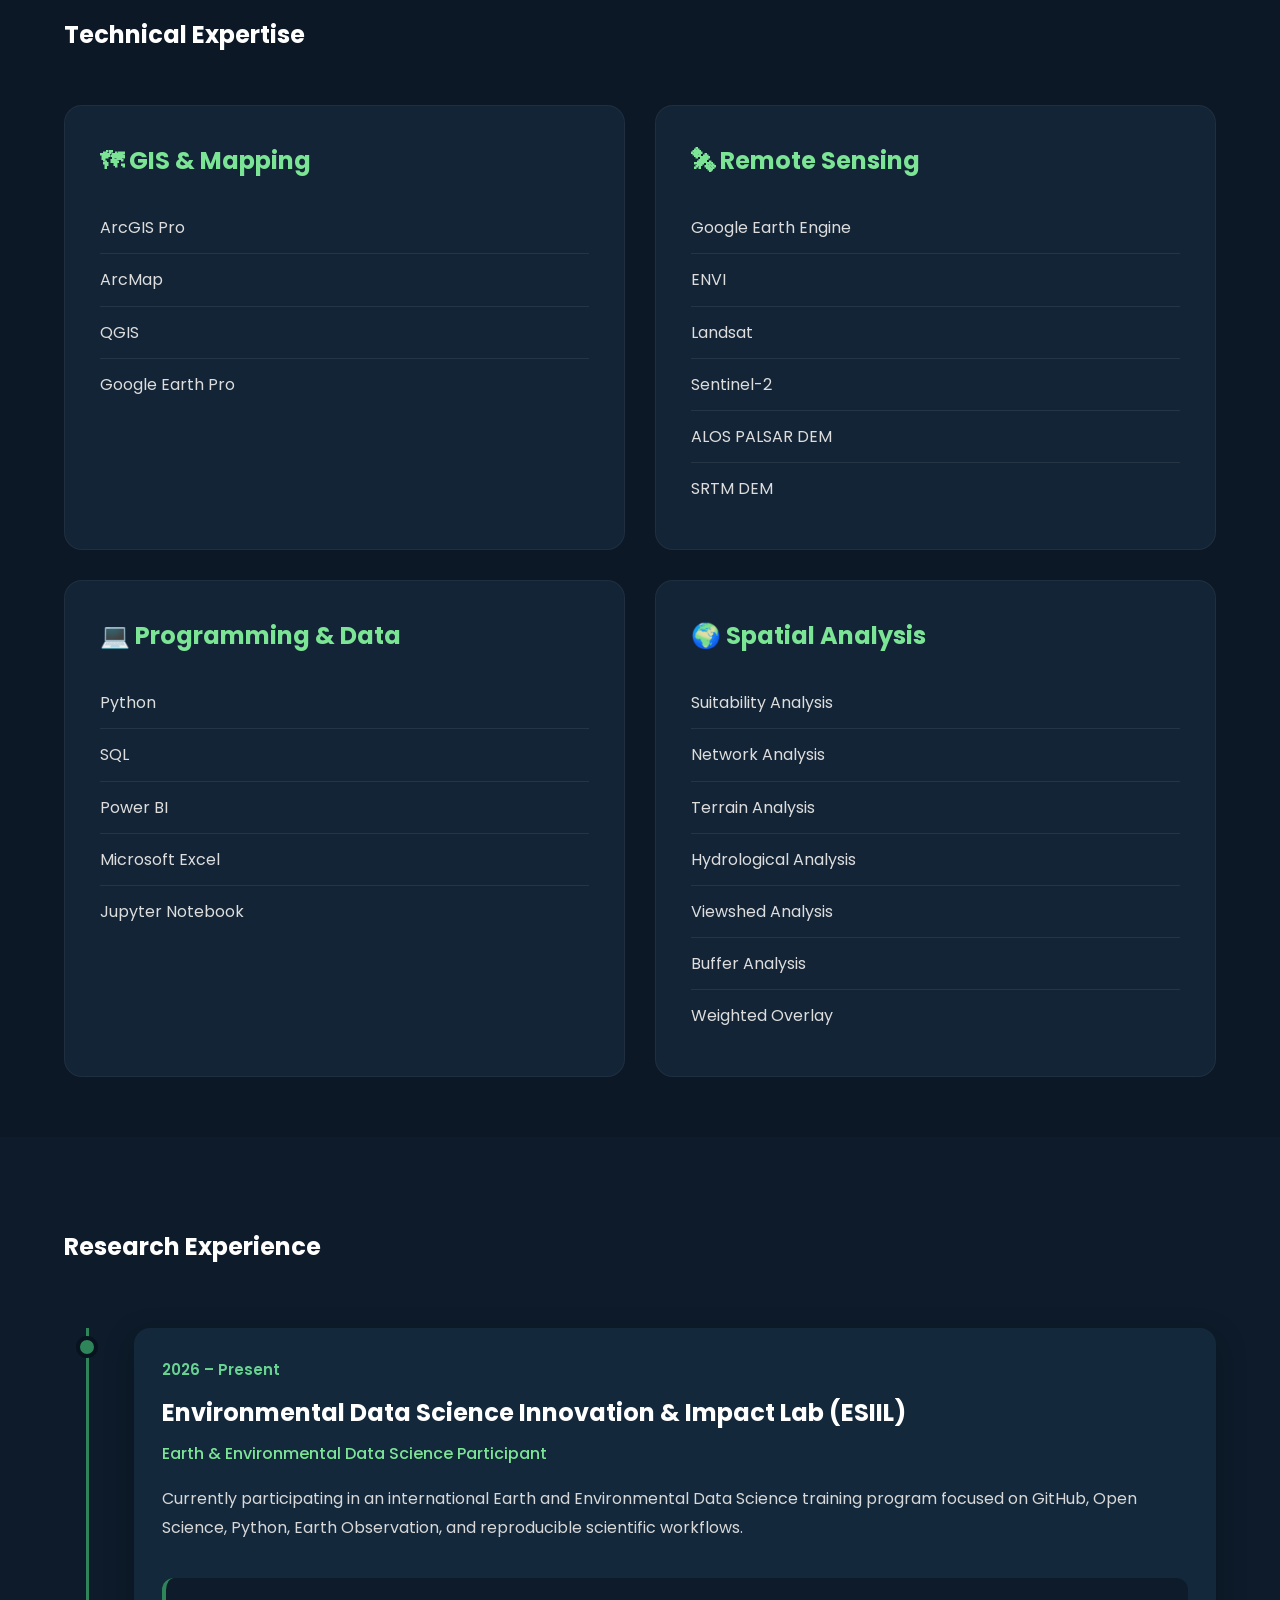
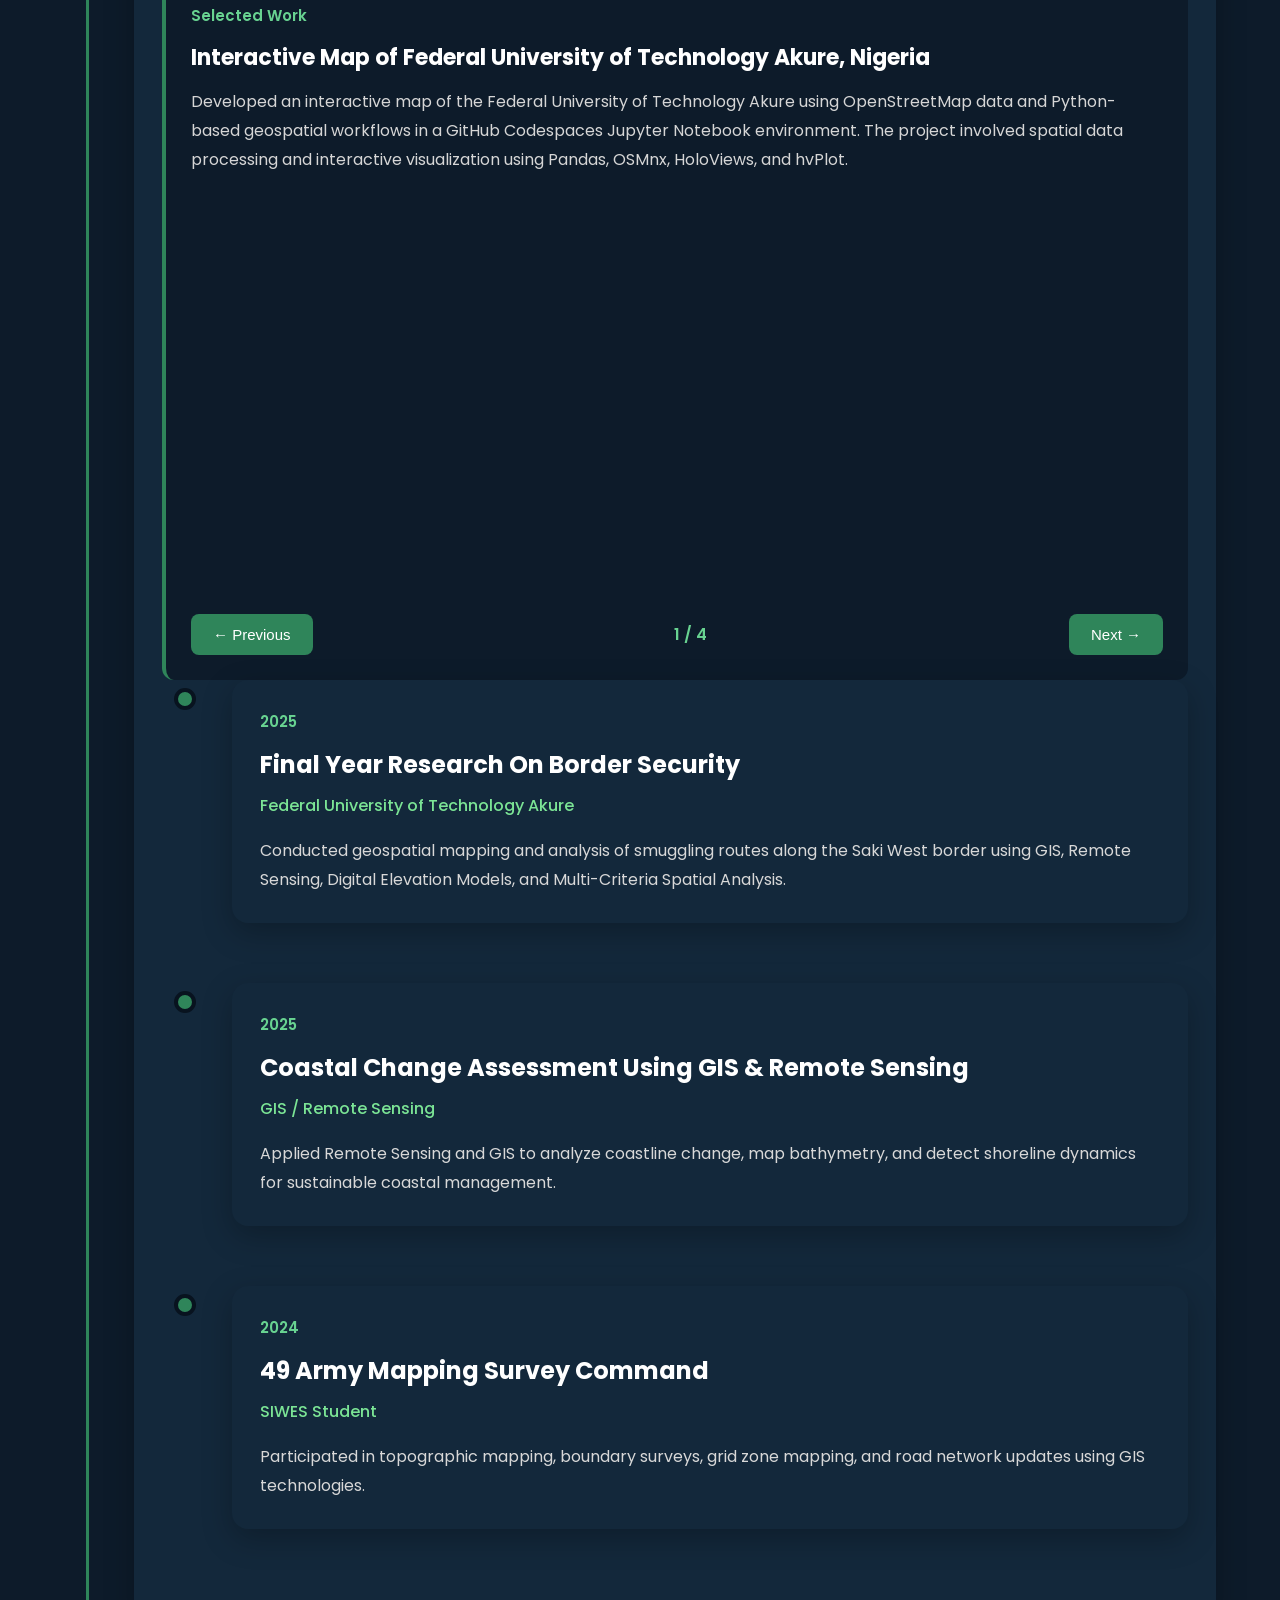
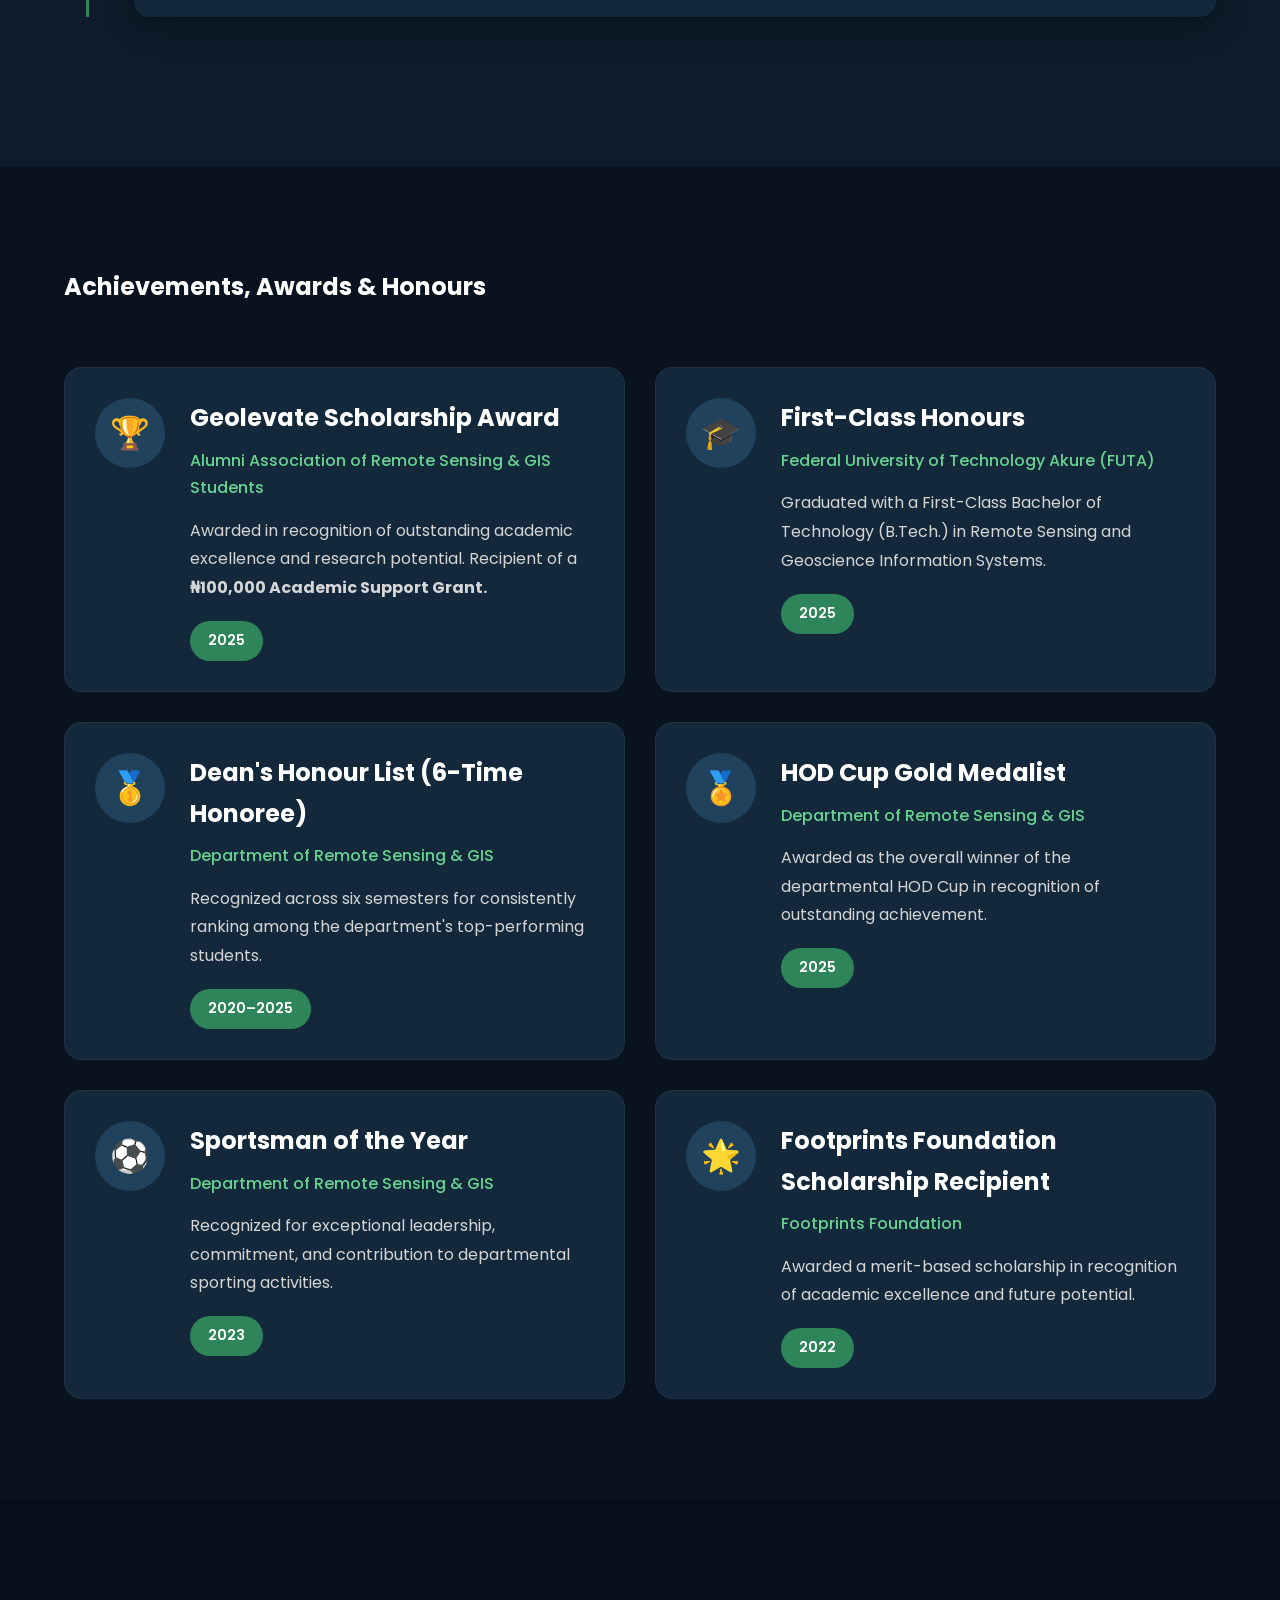
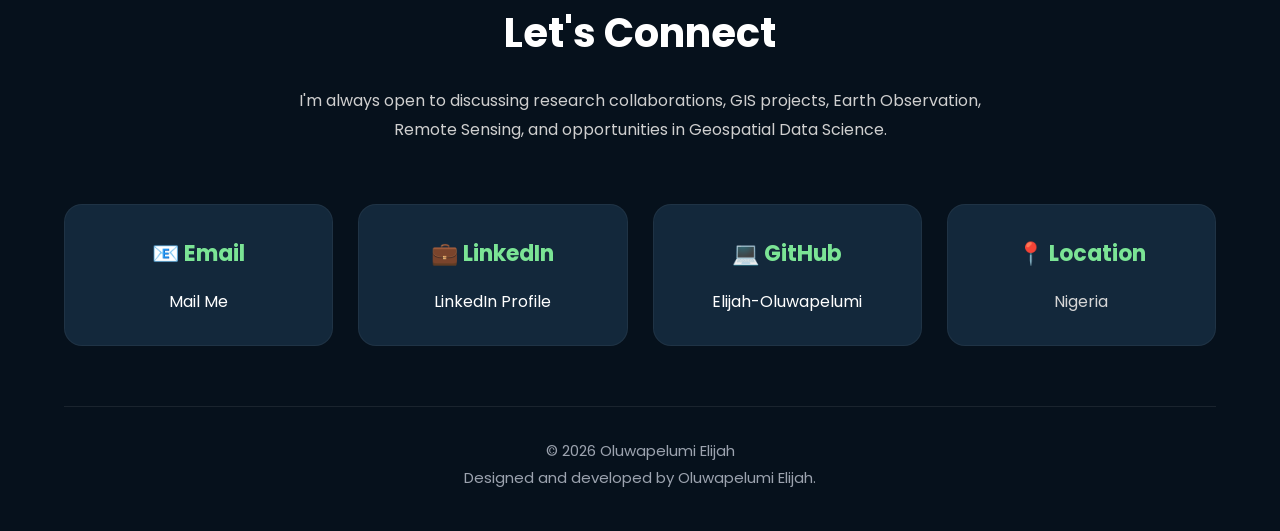
==== commit 5aa319a6: "Update index.html" ====
--- a/index.html
+++ b/index.html
@@ -96,7 +96,7 @@
 
 </a>
 
-<a href="File/Elijah Oluwapelumi CV.pdf"
+<a href="File/Elijah Oluwapelumi CV."
 
 class="btn-outline">
 
@@ -128,20 +128,20 @@
 <div class="about-content">
 
 <p>
-
-Hi, I'm <strong>Oluwapelumi Elijah</strong>, a Geospatial Scientist with research interests in Geographic Information Systems (GIS), Remote Sensing, Earth Observation, Geospatial Intelligence, and Spatial Data Science. I recently graduated with a <strong>First-Class Bachelor of Technology (B.Tech.)</strong> degree in <strong>Remote Sensing and Geoscience Information System</strong> from the <strong>Federal University of Technology Akure (FUTA), Nigeria</strong>.
-
-</p>
-
-<p>
-
-My work focuses on applying geospatial technologies to understand environmental and societal challenges through spatial analysis, satellite remote sensing, and data-driven decision-making. I am particularly interested in integrating GIS, Earth observation data, cloud-based geospatial platforms, and advanced analytical techniques to support sustainable development, environmental monitoring, and geospatial intelligence.
-
-</p>
-
-<p>
-
- During my undergraduate studies, I developed broad research experience applying GIS, Remote Sensing, Earth Observation, and spatial analysis to diverse real-world problems. My work covered geospatial intelligence and border porosity analysis, environmental monitoring through Land Surface Temperature and Land Use/Land Cover assessment, coastal dynamics and bathymetric mapping, mineral exploration using remote sensing, and spectral analysis of vegetation and soil using indices such as NDVI, NDWI, and EVI. These experiences developed my ability to work across environmental, geological, security, and spatial data applications, while strengthening my skills in geospatial data processing, spatial modelling, image analysis, and data-driven problem-solving.
+  I am <strong>Oluwapelumi Elijah</strong>, a Geospatial Scientist with a 
+  <strong>First-Class degree in Remote Sensing and Geoscience Information Systems</strong> 
+  from the <strong>Federal University of Technology Akure (FUTA), Nigeria</strong>. 
+  My work combines Earth Observation, GIS, spatial analysis, and Python to explore 
+  environmental and societal challenges, with experience spanning environmental 
+  monitoring, coastal dynamics, mineral exploration, and geospatial intelligence.
+</p>
+
+<p>
+  I am interested in using geospatial data and analytical methods to better understand 
+  environmental change and support evidence-based decisions. I welcome opportunities 
+  to collaborate on research and applied projects, and I am keen to pursue graduate 
+  studies that will deepen my skills in Earth Observation, geospatial data science, 
+  and environmental modelling.
 </p>
 
 </div>
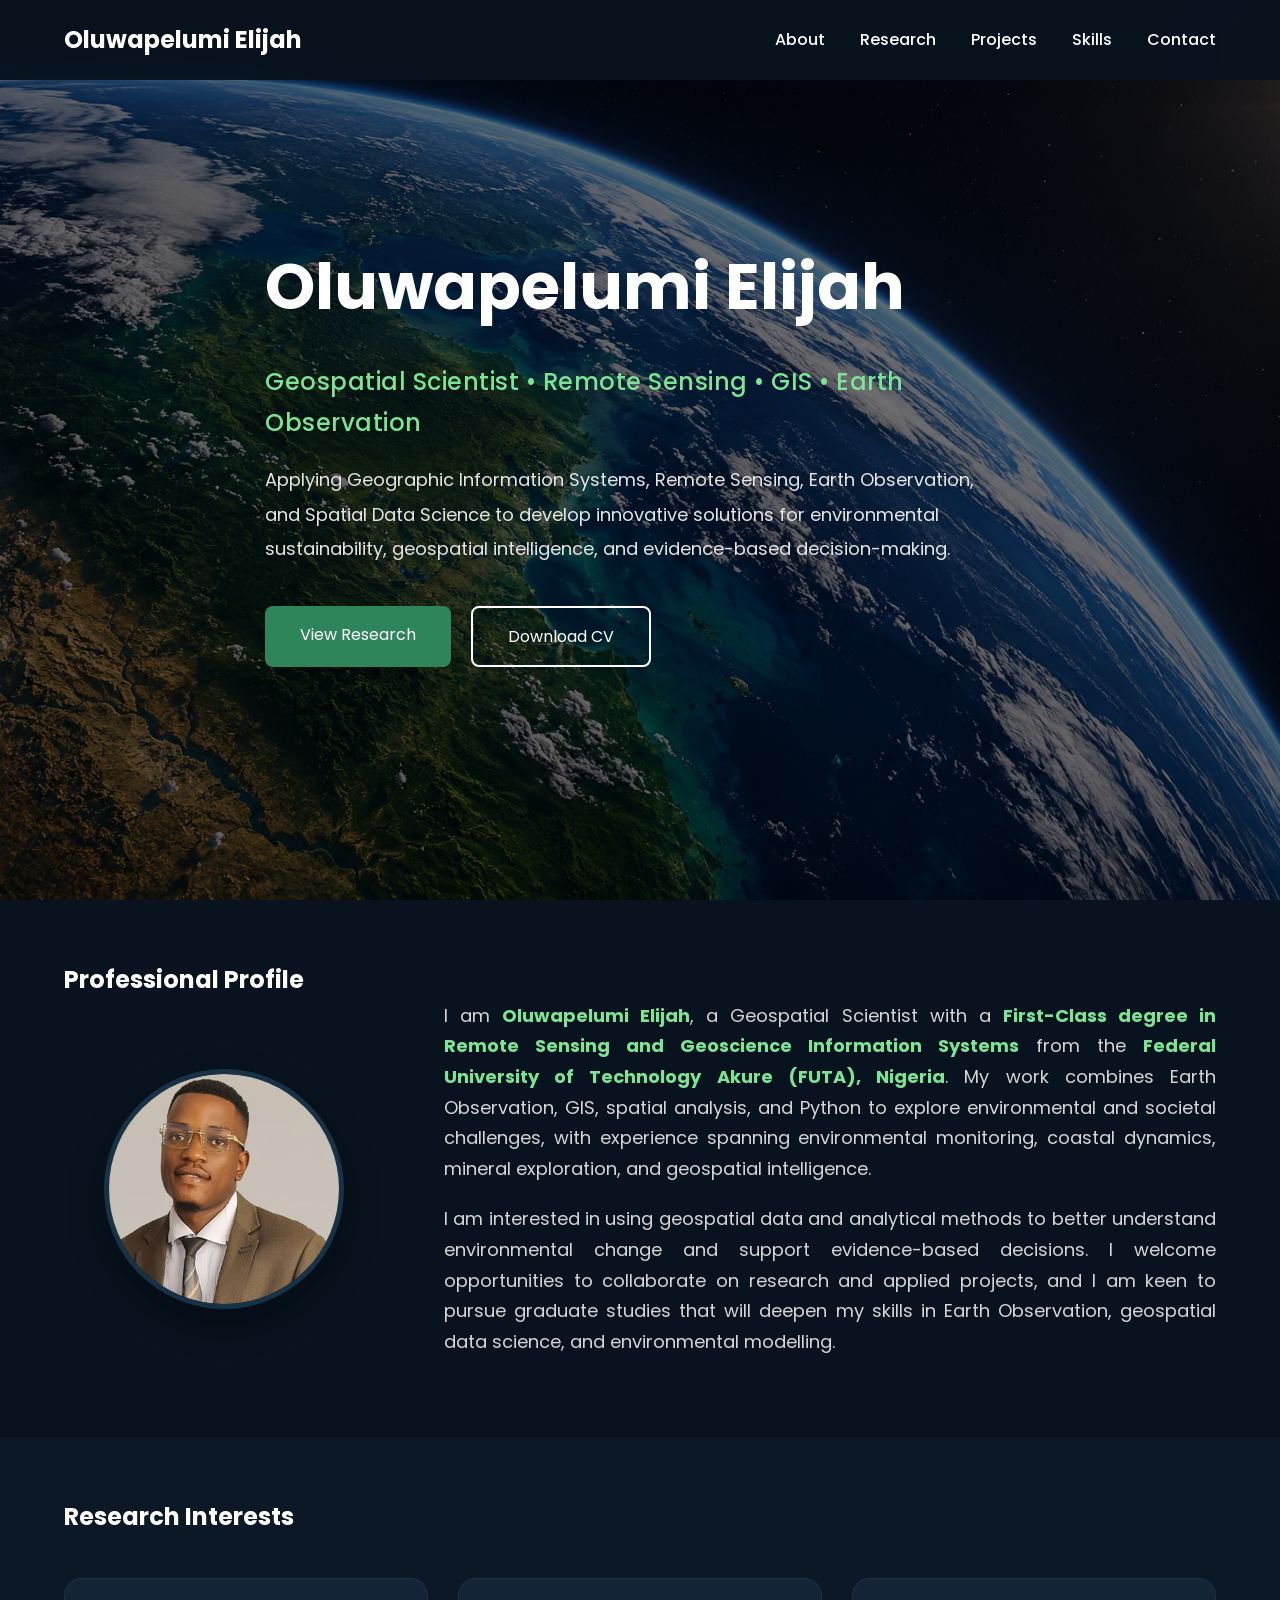
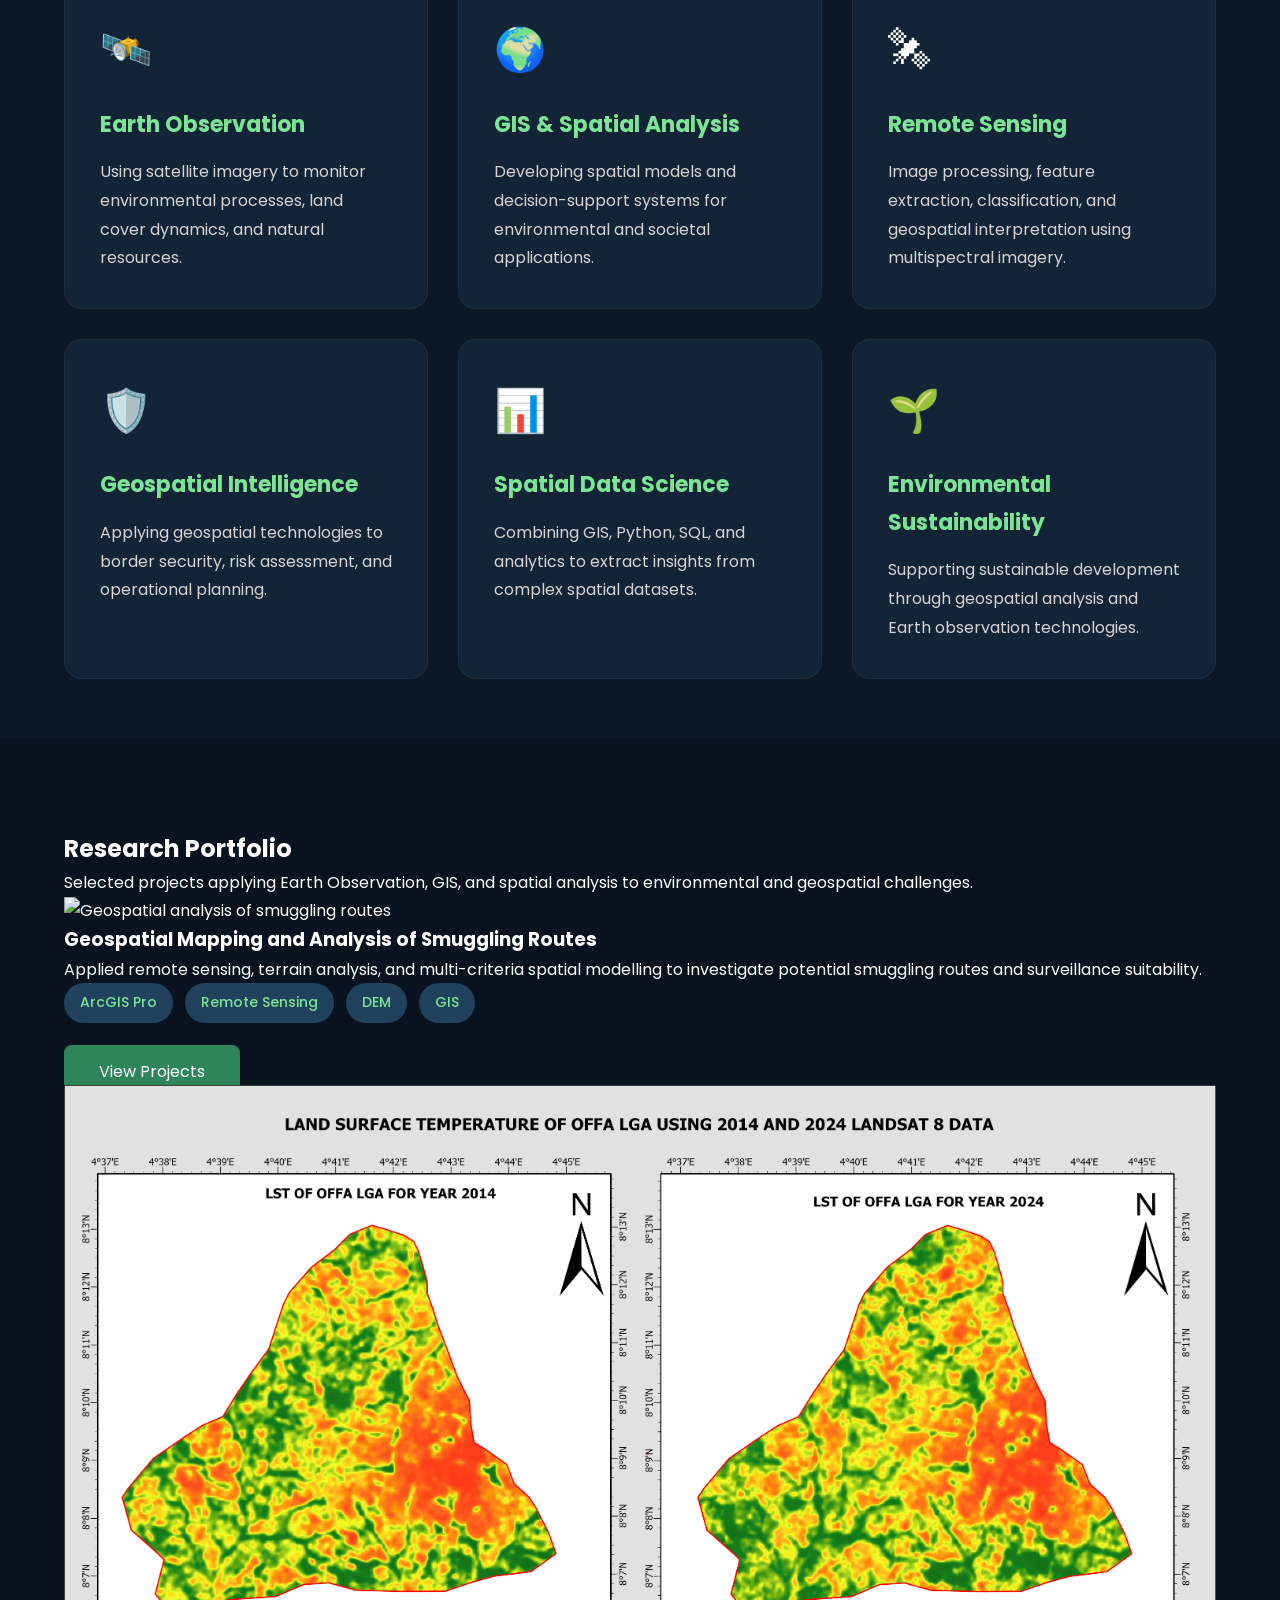
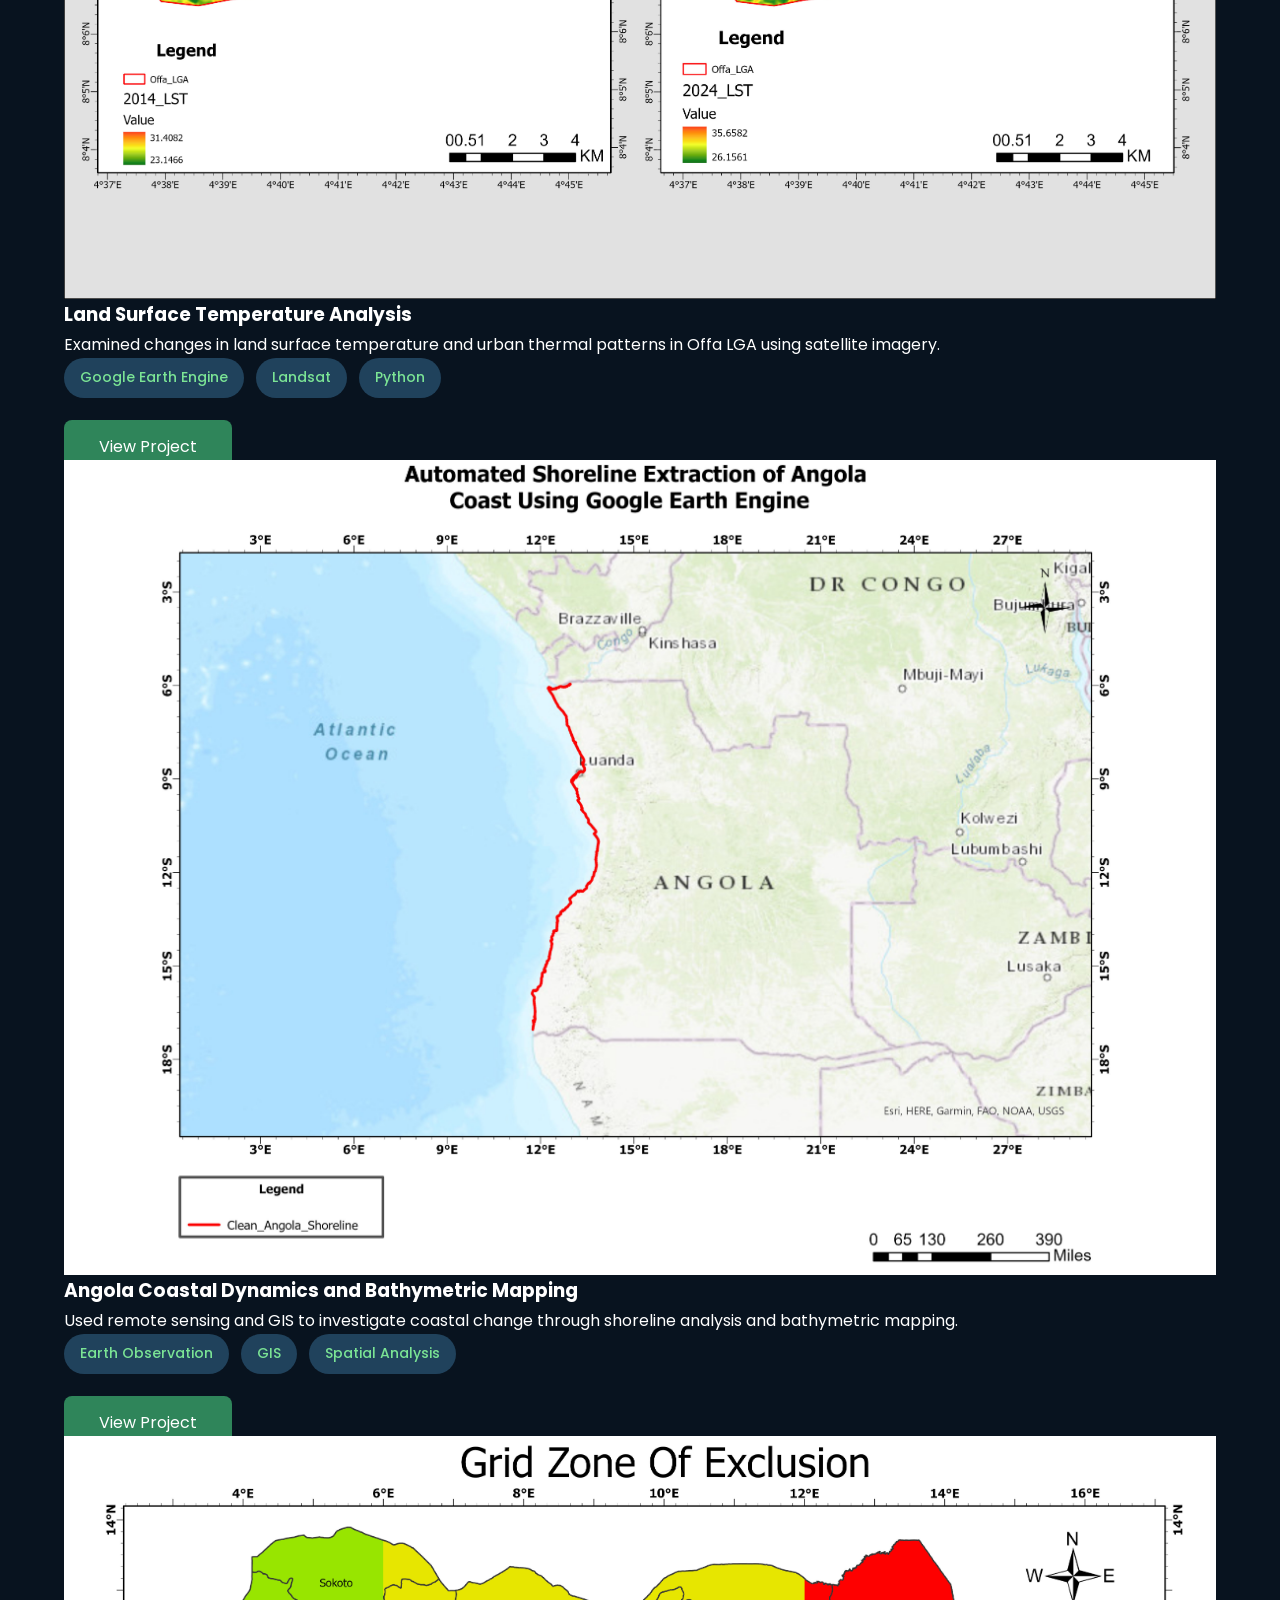
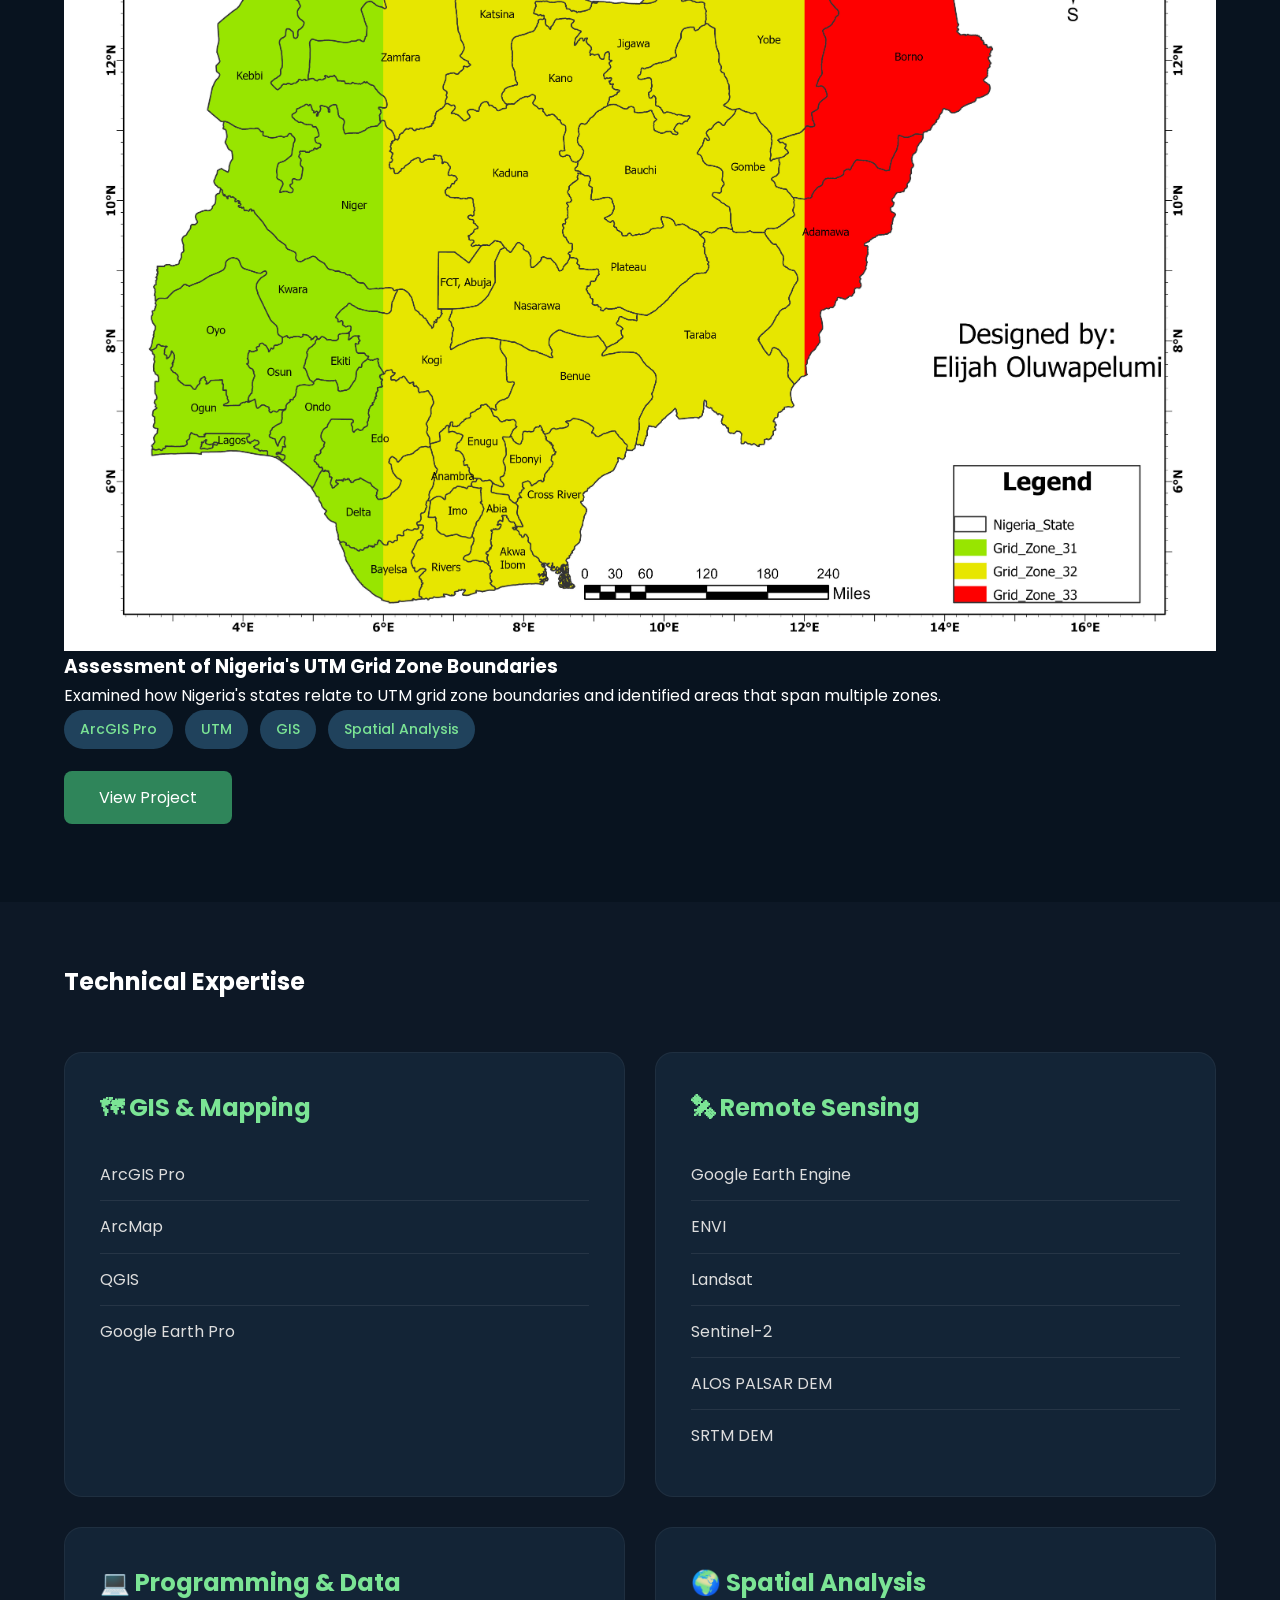
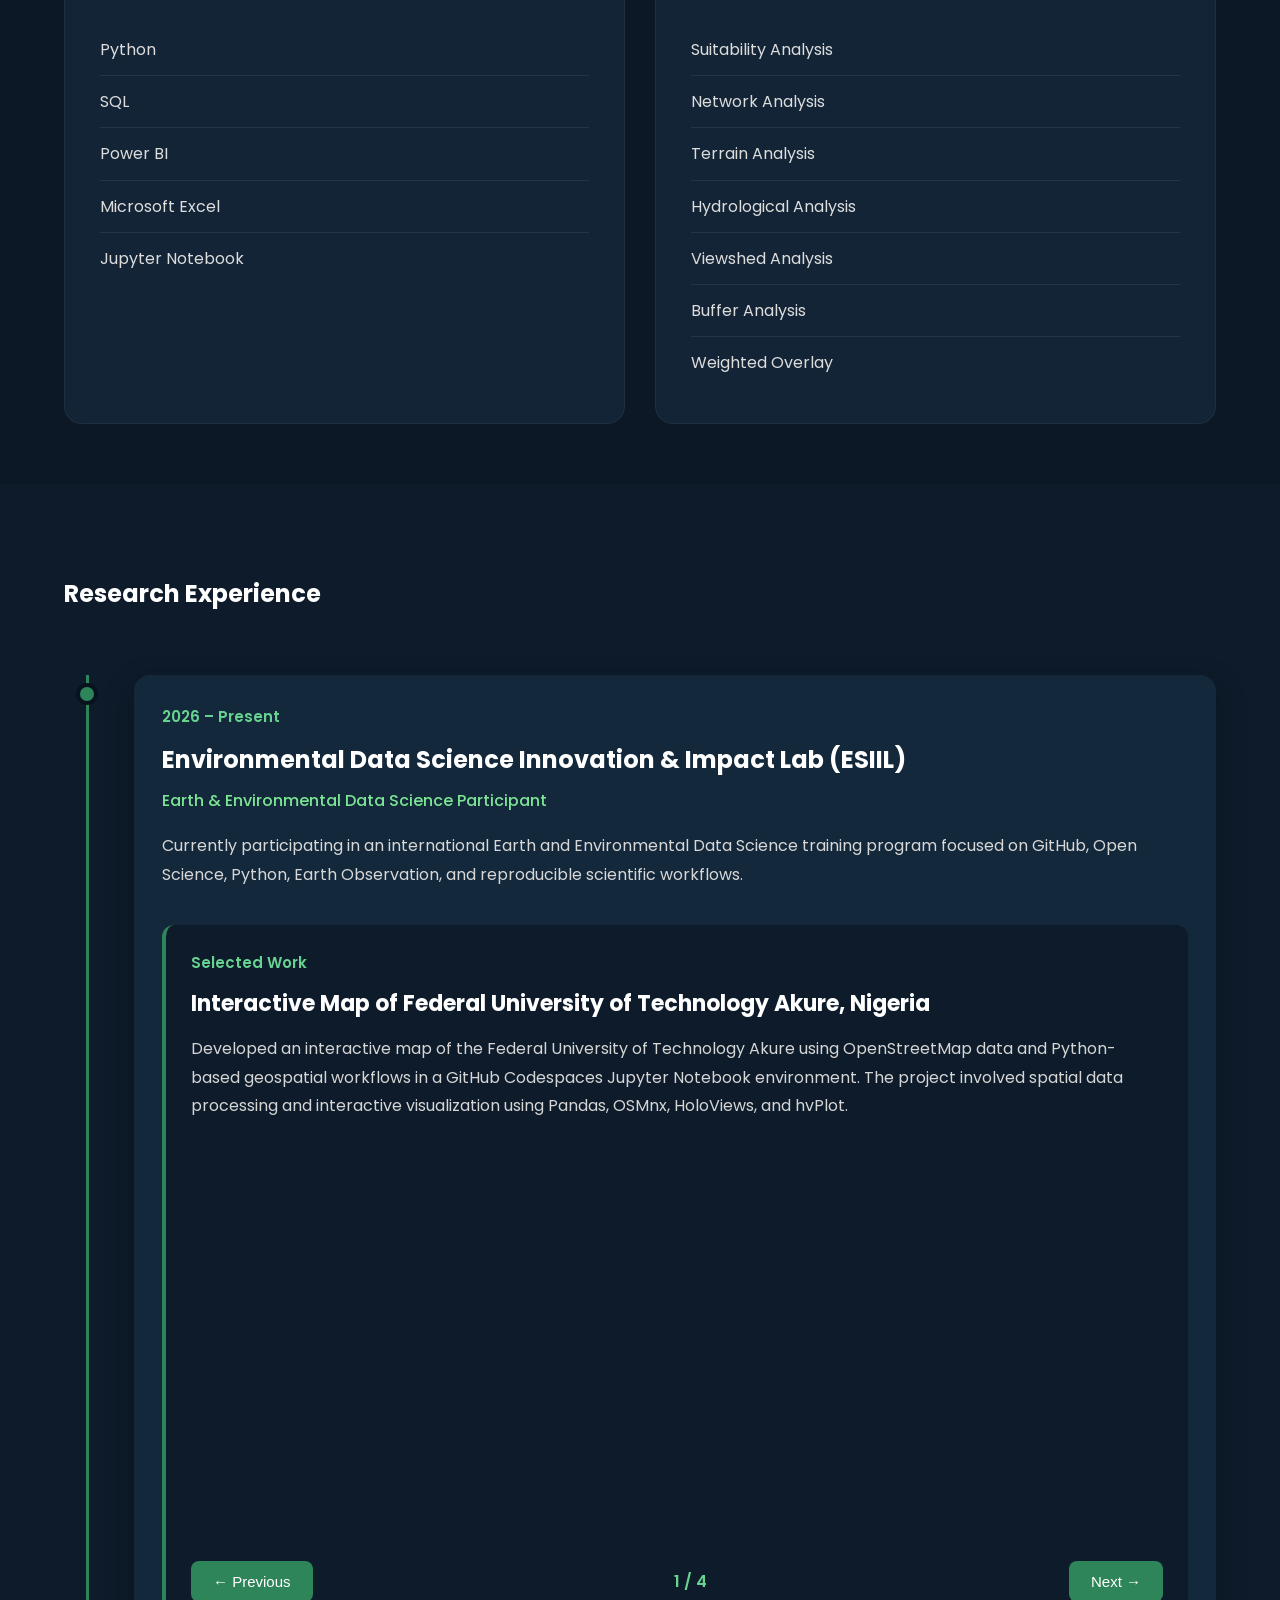
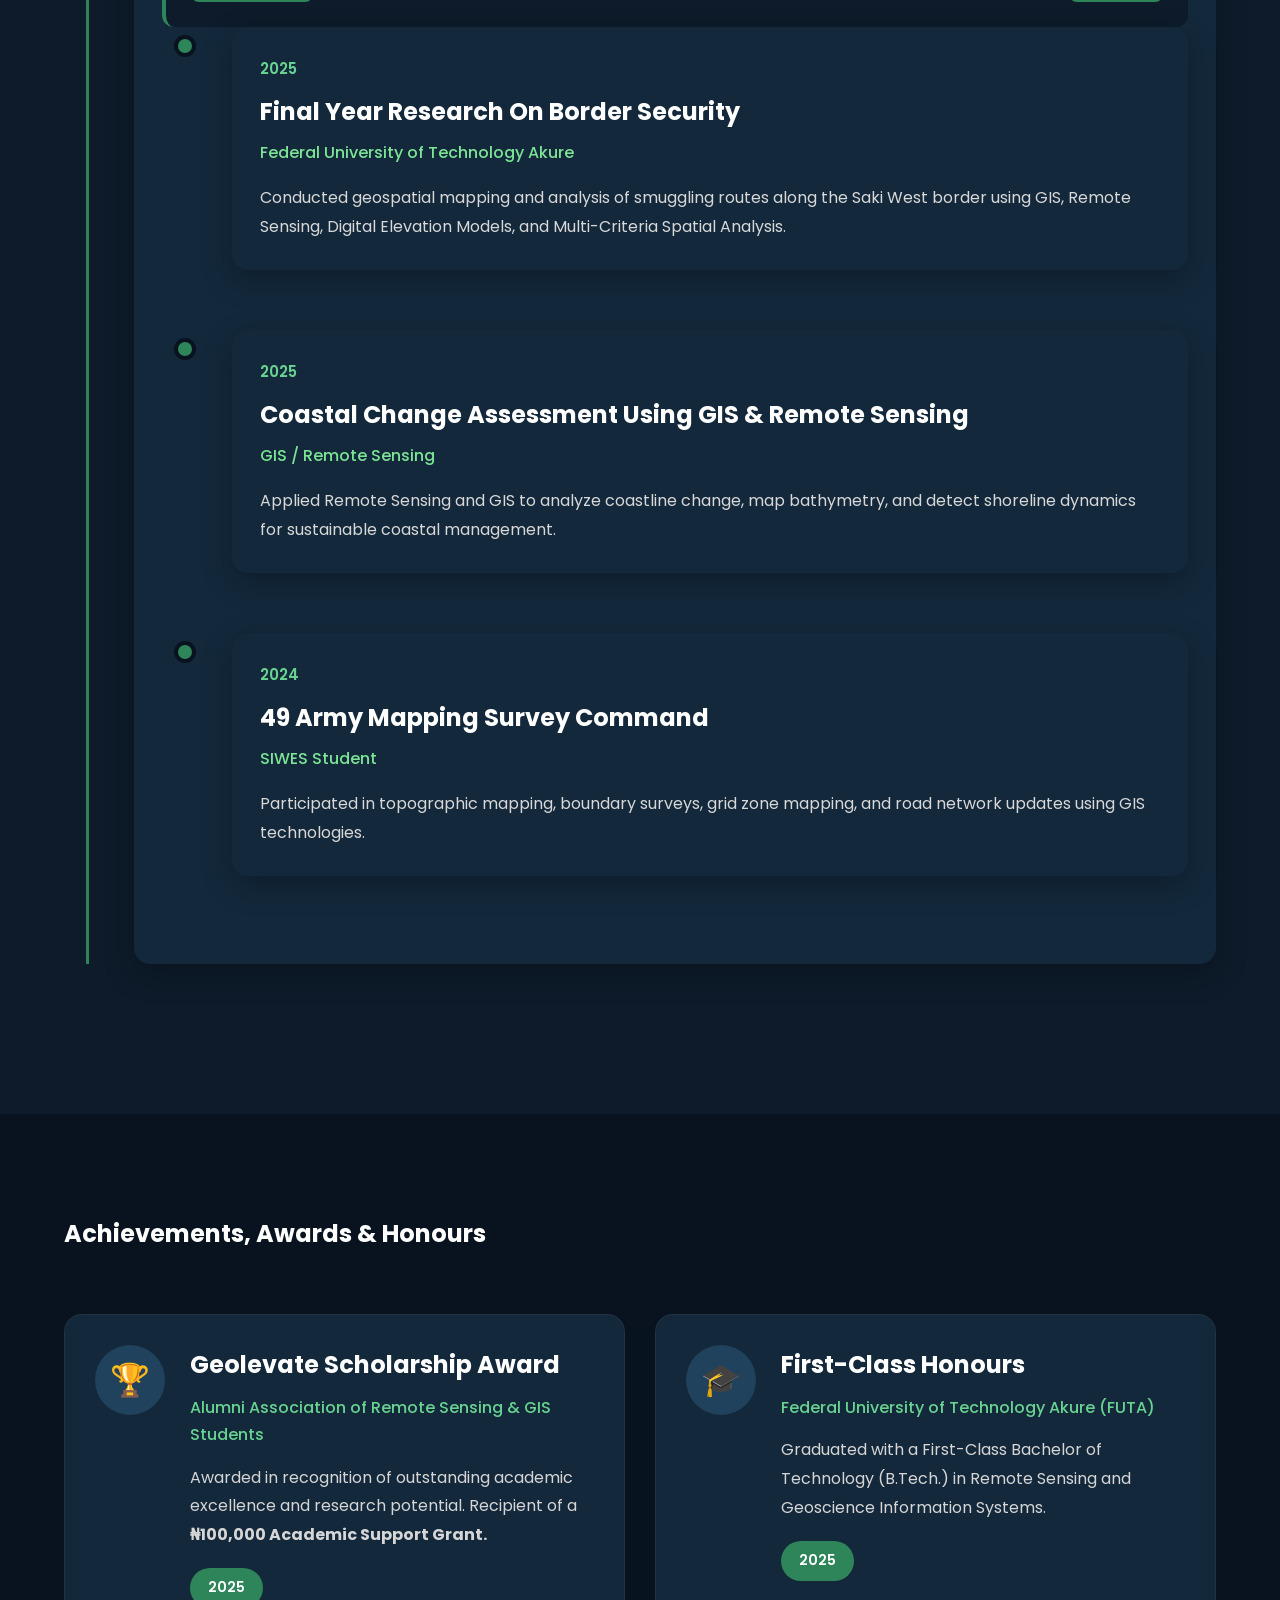
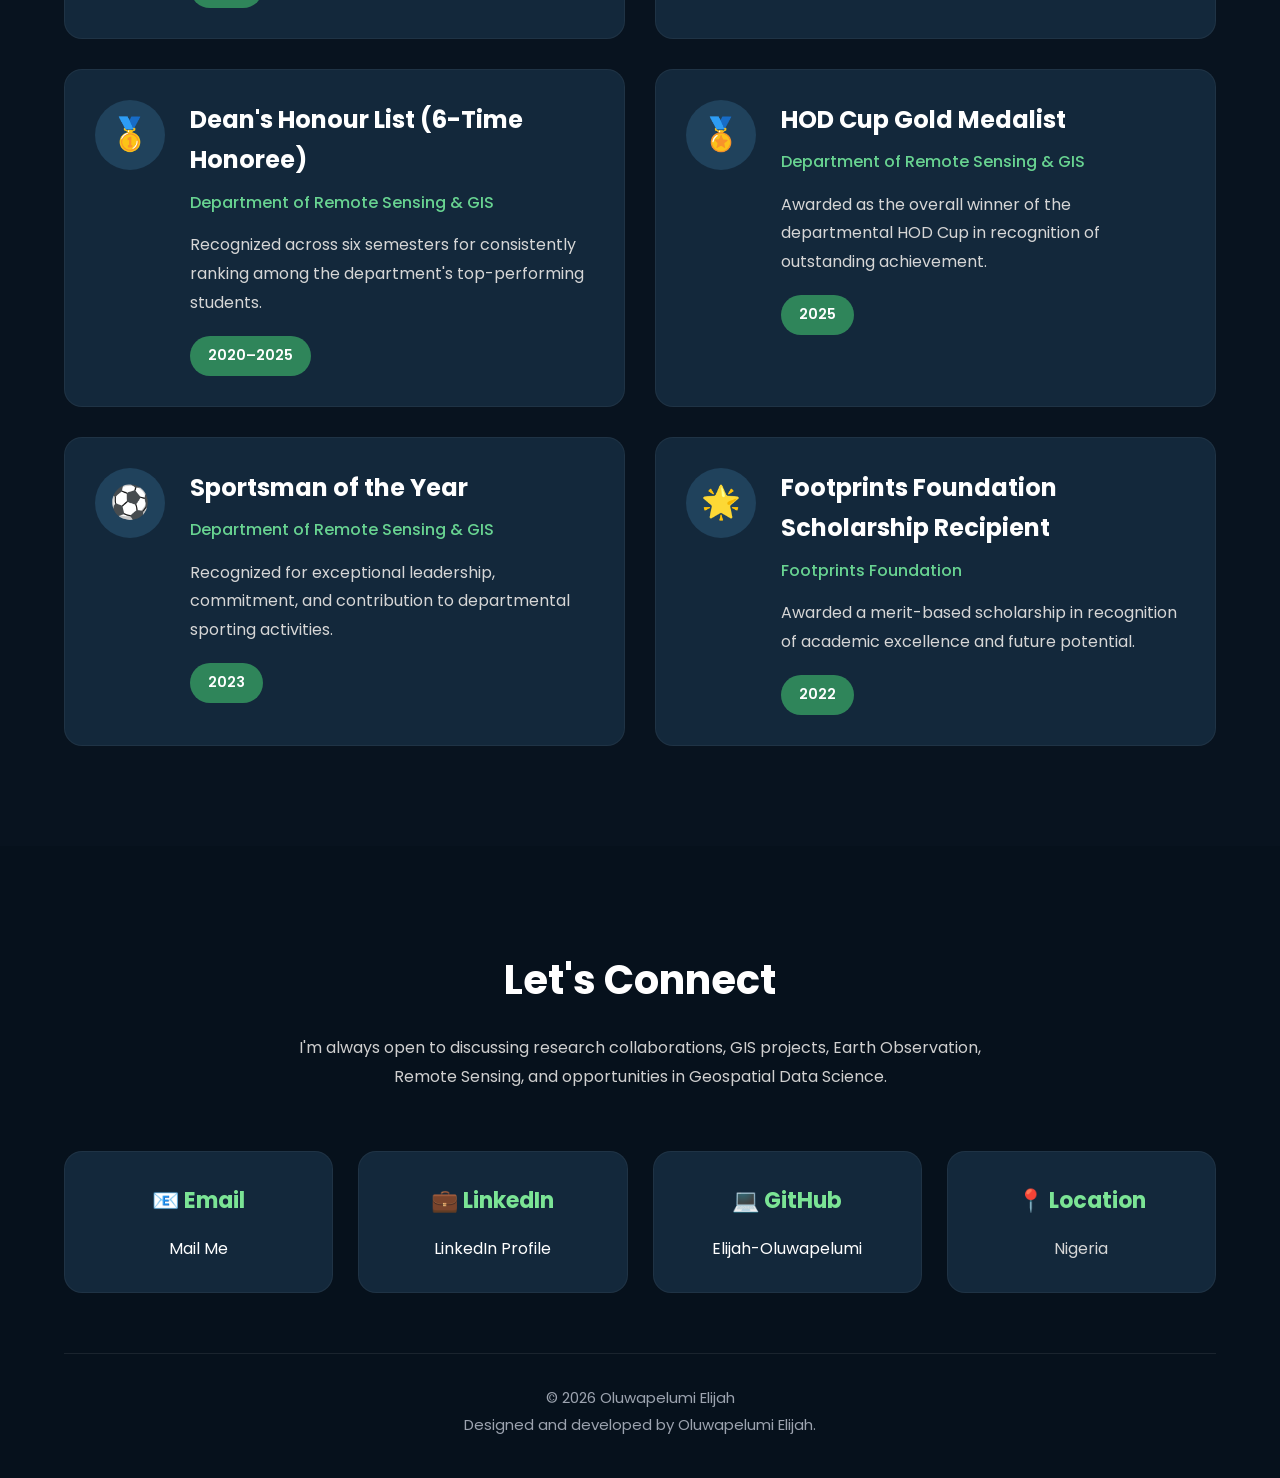
==== commit 0f5221ad: "Update index.html" ====
--- a/index.html
+++ b/index.html
@@ -245,100 +245,164 @@
 ===================================================== -->
 
 <section id="projects">
-
-<div class="container">
-
-<h2>Research Portfolio</h2>
-
-<div class="portfolio-card">
-
-<div class="portfolio-image">
-
-<img id="project-image"
-src="assets/images/project1.jpg"
-alt="Project">
-
-</div>
-
-<div class="portfolio-content">
-
-<h3 id="project-title">
-
-Geospatial Mapping and Analysis of Smuggling Routes
-
-</h3>
-
-<p id="project-description">
-
-Geospatial mapping and analysis of smuggling routes using GIS, Remote Sensing, DEM, and Multi-Criteria Spatial Analysis.
-
-</p>
-
-<div id="project-tools" class="project-tools">
-
-<span>ArcGIS Pro</span>
-
-<span>Remote Sensing</span>
-
-<span>DEM</span>
-
-<span>GIS</span>
-
-</div>
-
-<div class="portfolio-buttons">
-
-<a id="project-view"
-
-class="btn"
-
-target="_blank">
-
-View Project
-
-</a>
-
-<a id="project-github"
-
-class="btn-outline"
-
-target="_blank">
-
-GitHub Repository
-
-</a>
-
-</div>
-
-<div class="portfolio-navigation">
-
-<button id="prev-project">
-
-← Previous
-
-</button>
-
-<span id="project-counter">
-
-1 / 4
-
-</span>
-
-<button id="next-project">
-
-Next →
-
-</button>
-
-</div>
-
-</div>
-
-</div>
-
-</div>
-
-</section> 
+  <div class="container">
+
+    <h2>Research Portfolio</h2>
+
+    <p class="portfolio-intro">
+      Selected projects applying Earth Observation, GIS, and spatial
+      analysis to environmental and geospatial challenges.
+    </p>
+
+    <div class="portfolio-grid">
+
+      <!-- Project 1 -->
+      <article class="project-card">
+        <div class="project-card-image">
+          <img
+            src="assets/images/project1.jpg"
+            alt="Geospatial analysis of smuggling routes"
+            loading="lazy"
+          >
+        </div>
+
+        <div class="project-card-content">
+          <h3>Geospatial Mapping and Analysis of Smuggling Routes</h3>
+
+          <p>
+            Applied remote sensing, terrain analysis, and multi-criteria
+            spatial modelling to investigate potential smuggling routes
+            and surveillance suitability.
+          </p>
+
+          <div class="project-tools">
+            <span>ArcGIS Pro</span>
+            <span>Remote Sensing</span>
+            <span>DEM</span>
+            <span>GIS</span>
+          </div>
+
+          <div class="project-card-links">
+            <a
+              class="btn"
+              href="https://github.com/Elijah-Oluwapelumi?tab=repositories"
+              target="_blank"
+              rel="noopener noreferrer"
+            >View Projects</a>
+          </div>
+        </div>
+      </article>
+
+      <!-- Project 2 -->
+      <article class="project-card">
+        <div class="project-card-image">
+          <img
+            src="assets/images/project2.jpg"
+            alt="Land surface temperature analysis in Offa LGA"
+            loading="lazy"
+          >
+        </div>
+
+        <div class="project-card-content">
+          <h3>Land Surface Temperature Analysis</h3>
+
+          <p>
+            Examined changes in land surface temperature and urban
+            thermal patterns in Offa LGA using satellite imagery.
+          </p>
+
+          <div class="project-tools">
+            <span>Google Earth Engine</span>
+            <span>Landsat</span>
+            <span>Python</span>
+          </div>
+
+          <div class="project-card-links">
+            <a
+              class="btn"
+              href="https://github.com/Elijah-Oluwapelumi/Land-Surface-Temperature-Offa-LGA-Kwara-State"
+              target="_blank"
+              rel="noopener noreferrer"
+            >View Project</a>
+          </div>
+        </div>
+      </article>
+
+      <!-- Project 3 -->
+      <article class="project-card">
+        <div class="project-card-image">
+          <img
+            src="assets/images/project3.jpg"
+            alt="Coastal dynamics and bathymetric mapping in Angola"
+            loading="lazy"
+          >
+        </div>
+
+        <div class="project-card-content">
+          <h3>Angola Coastal Dynamics and Bathymetric Mapping</h3>
+
+          <p>
+            Used remote sensing and GIS to investigate coastal change
+            through shoreline analysis and bathymetric mapping.
+          </p>
+
+          <div class="project-tools">
+            <span>Earth Observation</span>
+            <span>GIS</span>
+            <span>Spatial Analysis</span>
+          </div>
+
+          <div class="project-card-links">
+            <a
+              class="btn"
+              href="https://github.com/Elijah-Oluwapelumi/Coastal-Dynamics-of-Angola-A-Remote-Sensing-and-GIS-Approach-to-Shoreline-and-Bathymetric-Mapping"
+              target="_blank"
+              rel="noopener noreferrer"
+            >View Project</a>
+          </div>
+        </div>
+      </article>
+
+      <!-- Project 4 -->
+      <article class="project-card">
+        <div class="project-card-image">
+          <img
+            src="assets/images/project4.jpg"
+            alt="Assessment of Nigeria's UTM grid zone boundaries"
+            loading="lazy"
+          >
+        </div>
+
+        <div class="project-card-content">
+          <h3>Assessment of Nigeria's UTM Grid Zone Boundaries</h3>
+
+          <p>
+            Examined how Nigeria's states relate to UTM grid zone
+            boundaries and identified areas that span multiple zones.
+          </p>
+
+          <div class="project-tools">
+            <span>ArcGIS Pro</span>
+            <span>UTM</span>
+            <span>GIS</span>
+            <span>Spatial Analysis</span>
+          </div>
+
+          <div class="project-card-links">
+            <a
+              class="btn"
+              href="https://github.com/Elijah-Oluwapelumi/Nigeria-UTM-Grid-Zone-Assessment-Identifying-Zones-of-Exclusion"
+              target="_blank"
+              rel="noopener noreferrer"
+            >View Project</a>
+          </div>
+        </div>
+      </article>
+
+    </div>
+  </div>
+</section>
+
 
  
 
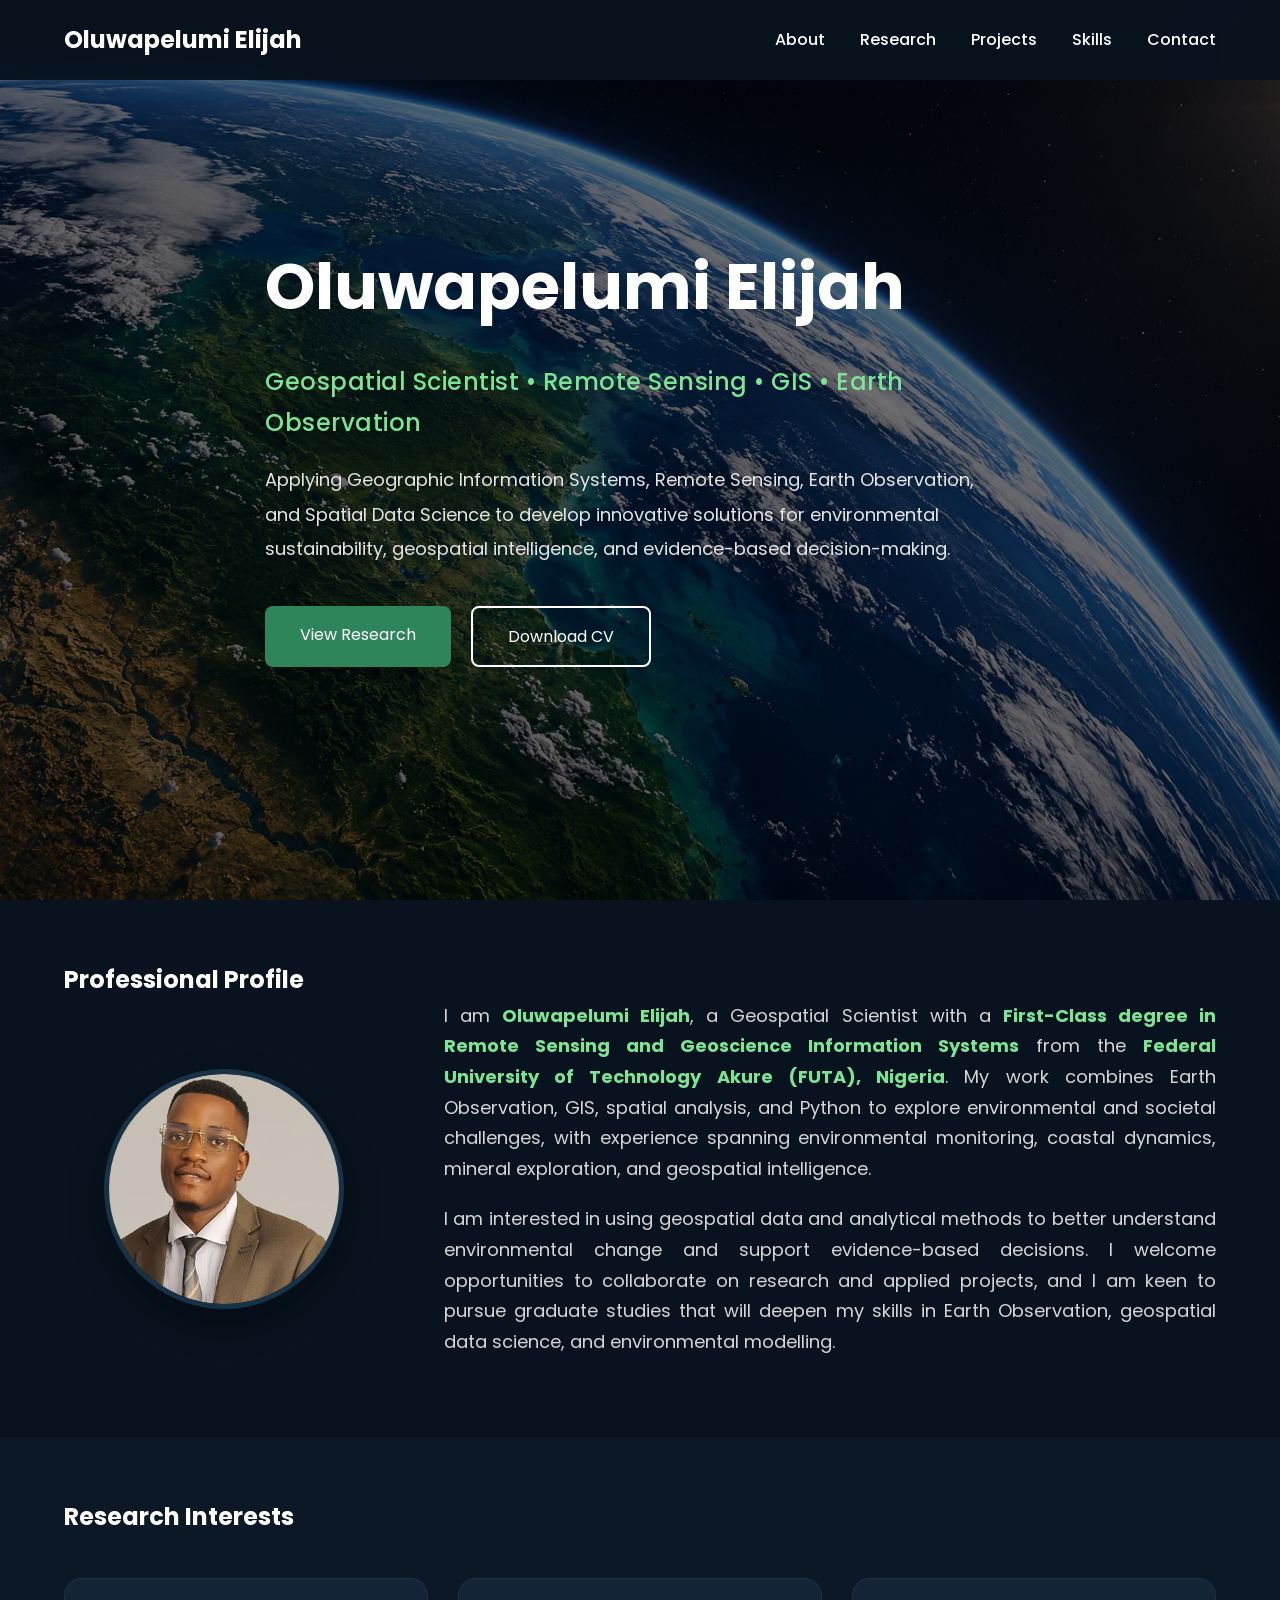
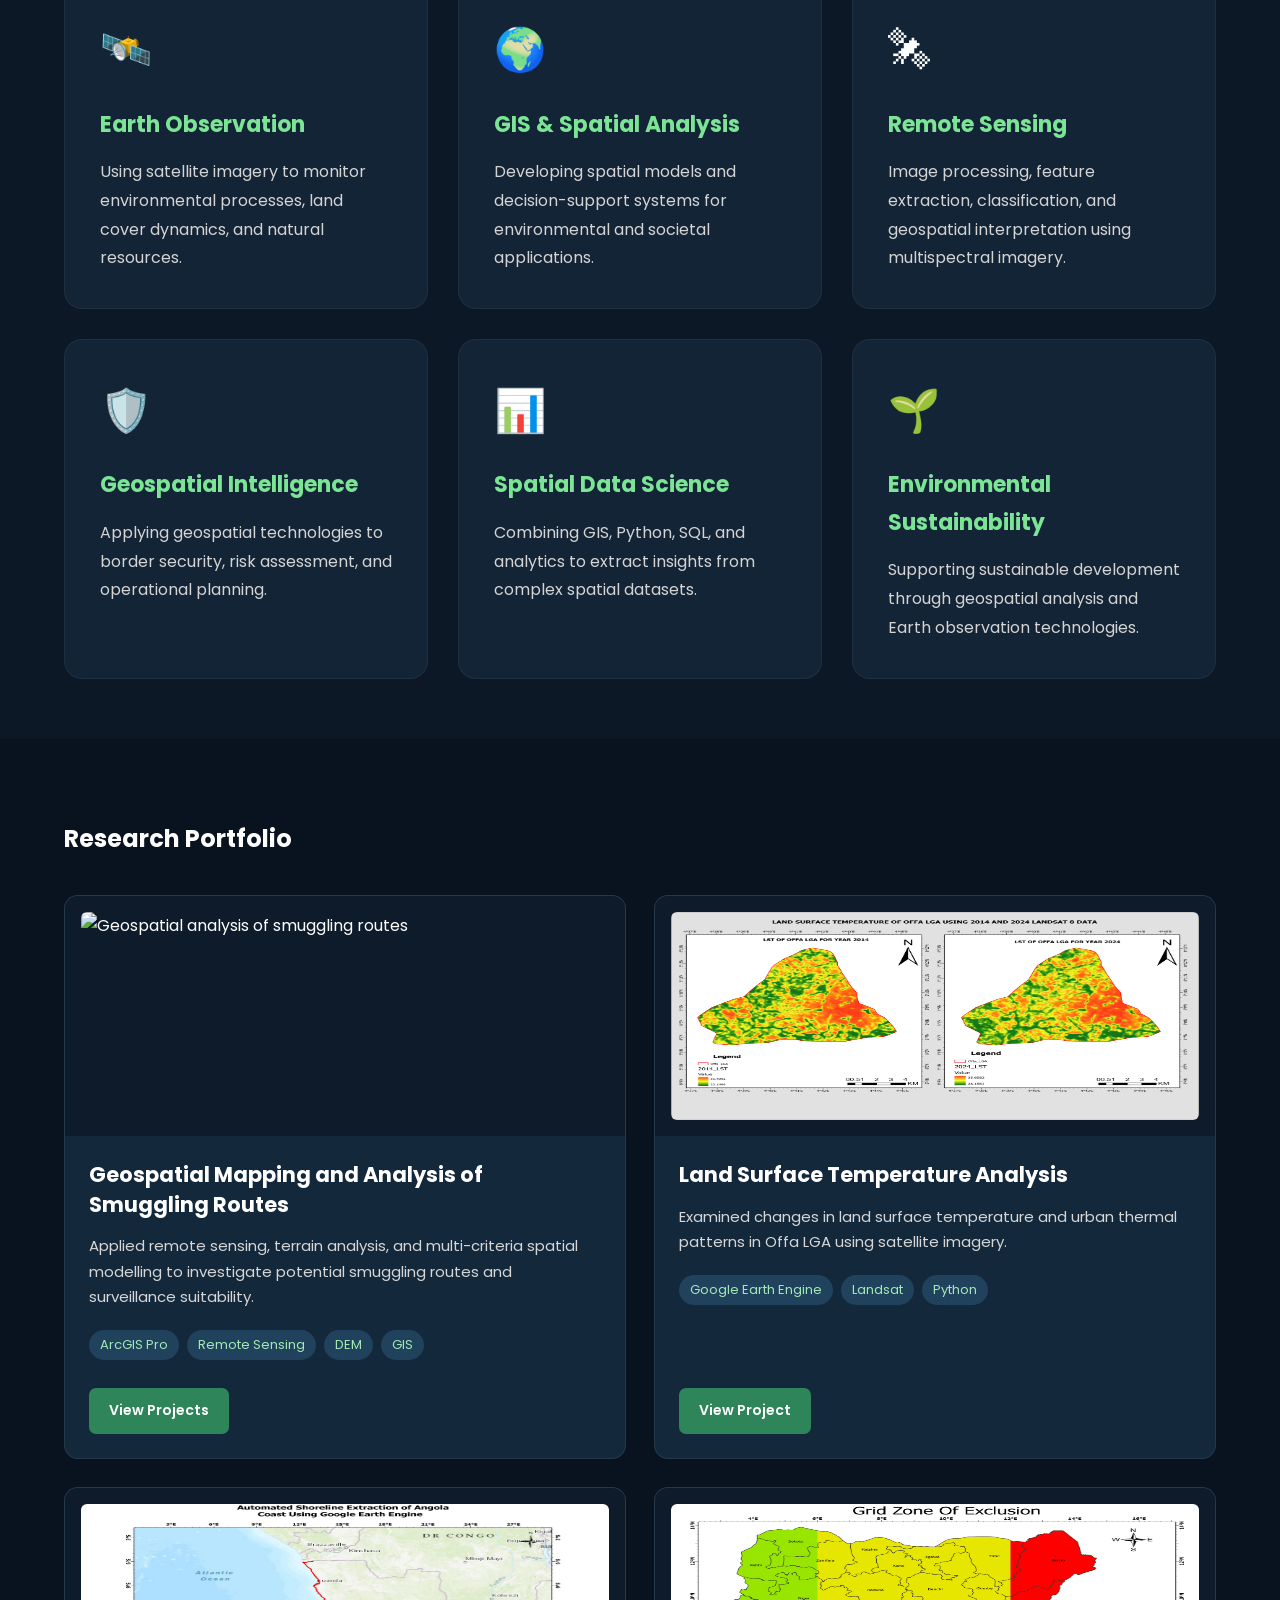
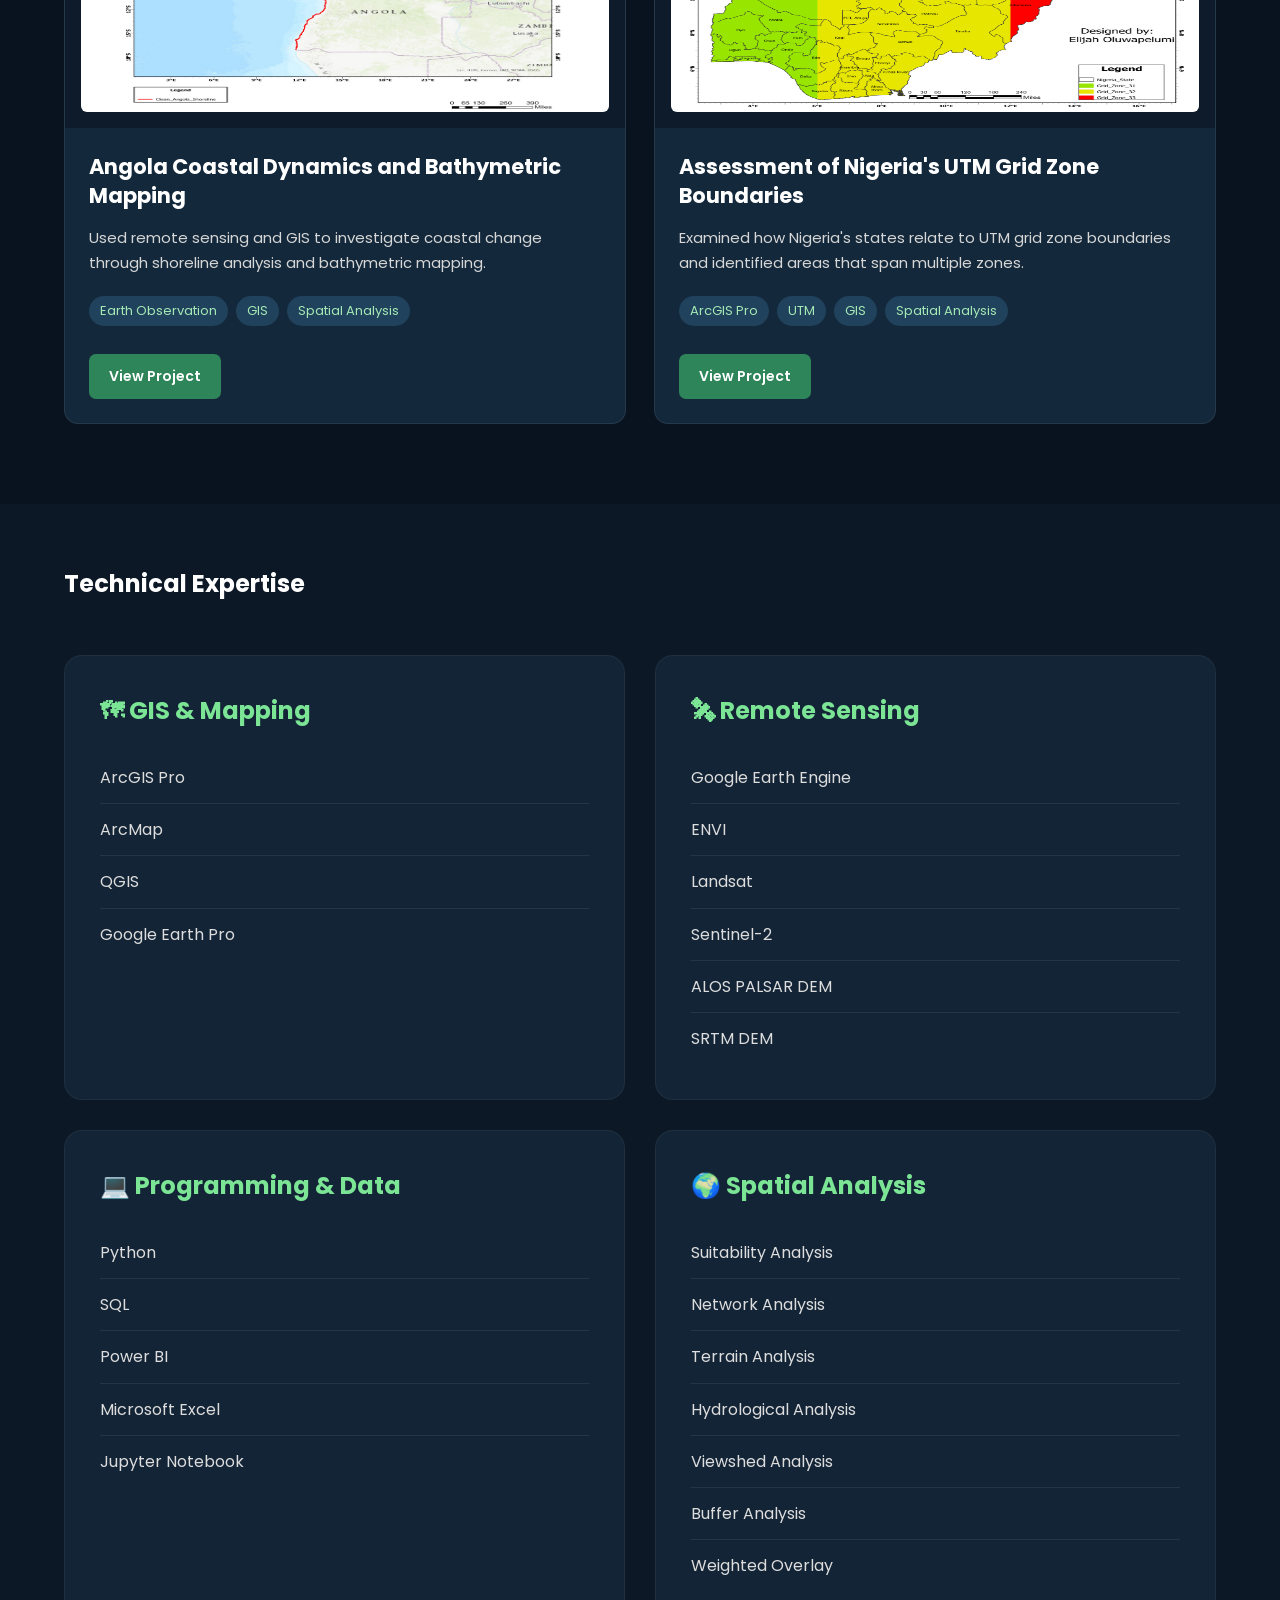
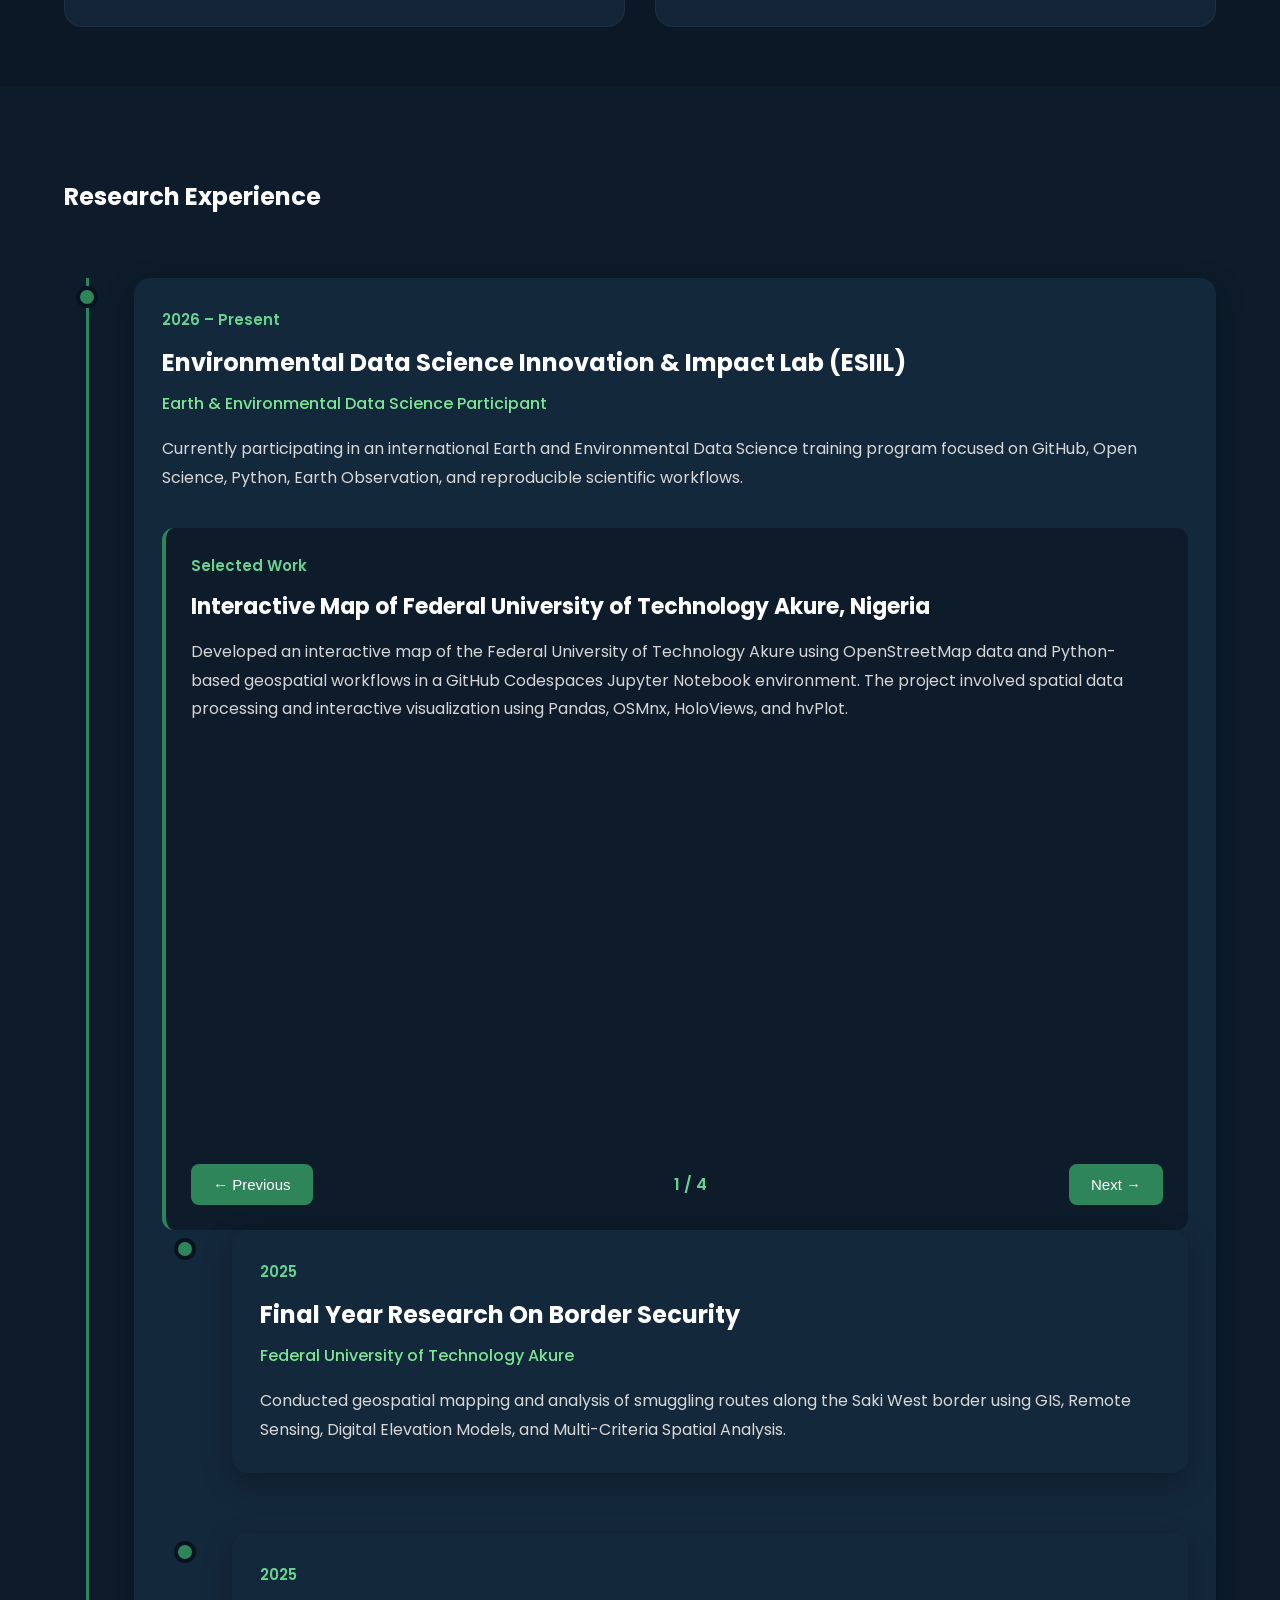
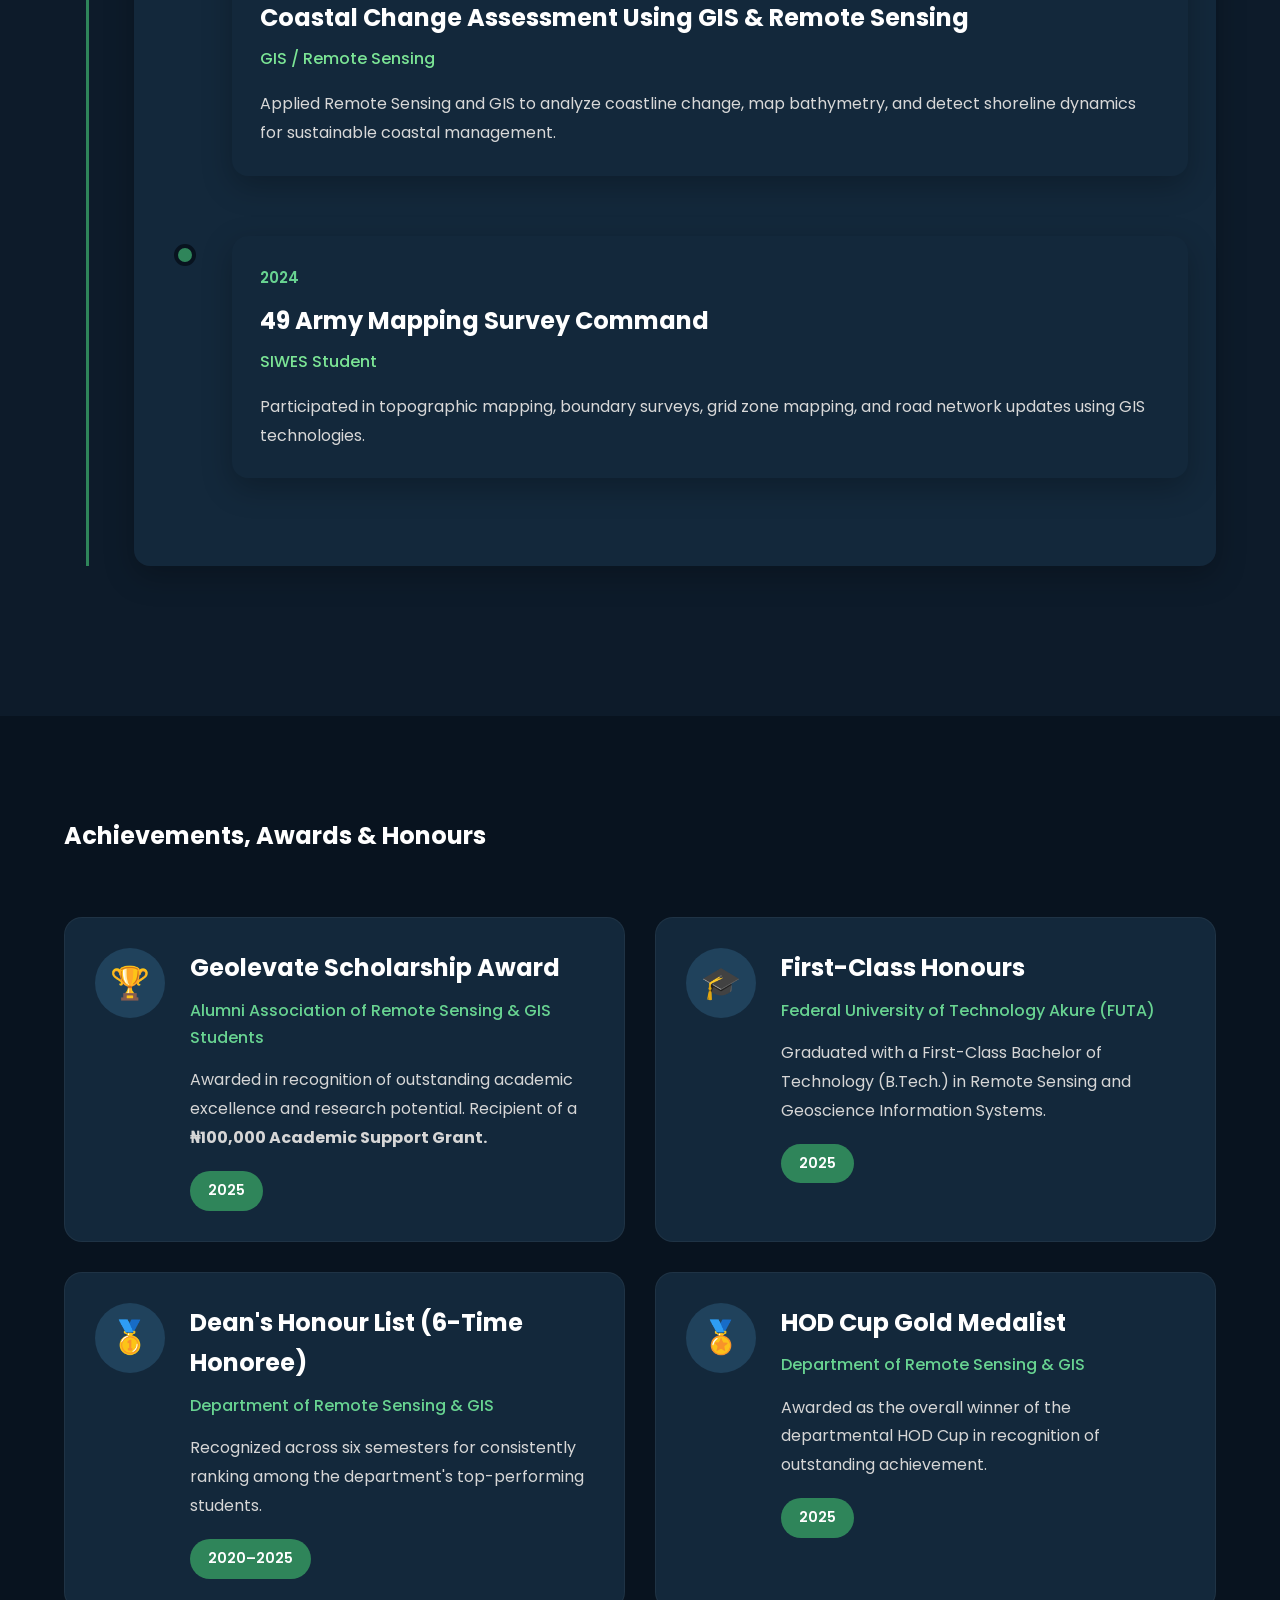
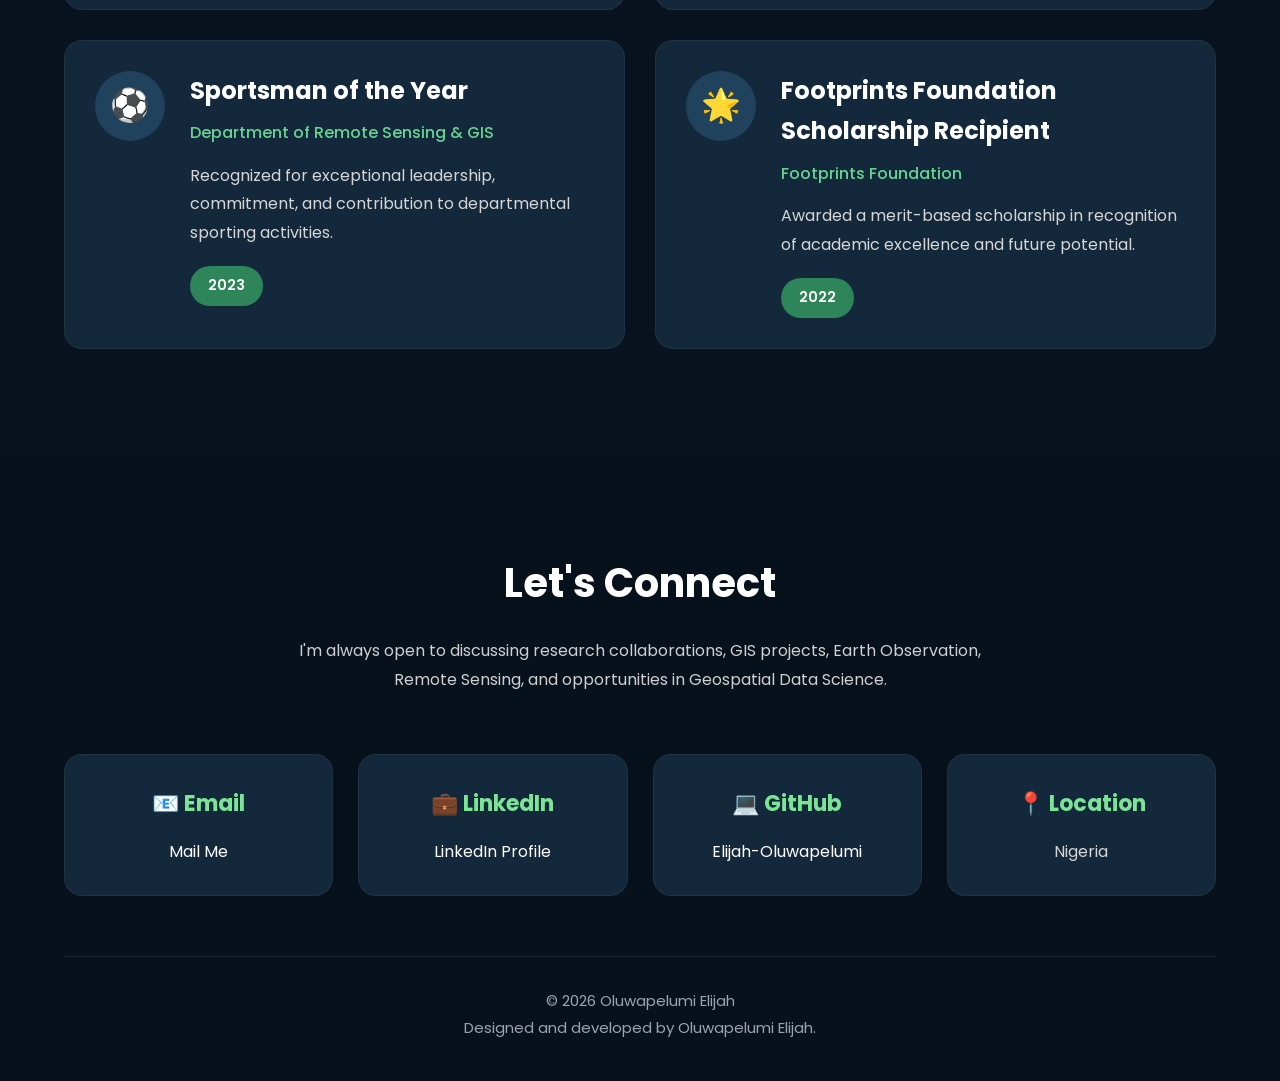
==== commit 73feaa7a: "Update index.html" ====
--- a/index.html
+++ b/index.html
@@ -248,11 +248,6 @@
   <div class="container">
 
     <h2>Research Portfolio</h2>
-
-    <p class="portfolio-intro">
-      Selected projects applying Earth Observation, GIS, and spatial
-      analysis to environmental and geospatial challenges.
-    </p>
 
     <div class="portfolio-grid">
 
--- a/assets/css/style.css
+++ b/assets/css/style.css
@@ -411,185 +411,161 @@
 
 }
 
-/* =====================================================
-RESEARCH PORTFOLIO
-===================================================== */
-
-#projects{
-
-    background:#08131f;
-
-    padding:90px 0;
-
-}
-
- .portfolio-card{
-
-    max-width:1200px;
-
-    margin:60px auto 0;
-
-    background:#13283b;
-
-    border-radius:20px;
-
-    overflow:hidden;
-
-    display:grid;
-
-    grid-template-columns:42% 58%;
-
-    box-shadow:0 20px 45px rgba(0,0,0,.30);
-
-}
-
-.portfolio-image{
-
-    height:430px;
-
-    display:flex;
-
-    justify-content:center;
-
-    align-items:center;
-
-    background:#13283b;
-
-    overflow:hidden;
-
-}
-
-.portfolio-image img{
-
-    width:90%;
-
-    height:90%;
-
-    object-fit:contain;
-
-    object-position:center;
-
-    display:block;
-
-    border-radius:10px;
-
-}
-
-.portfolio-content{
-
-    padding:45px;
-
-    display:flex;
-
-    flex-direction:column;
-
-    justify-content:center;
-
-}
-
-.portfolio-content h3{
-
-    font-size:34px;
-
-    margin-bottom:20px;
-
-    color:#ffffff;
-
-}
-
-.portfolio-content p{
-
-    color:#d7d7d7;
-
-    line-height:1.8;
-
-    margin-bottom:25px;
-
-}
-
-.project-tools{
-
-    display:flex;
-
-    flex-wrap:wrap;
-
-    gap:12px;
-
-    margin-bottom:35px;
-
-}
-
-.project-tools span{
-
-    background:#20425c;
-
-    color:#7be495;
-
-    padding:8px 16px;
-
-    border-radius:30px;
-
-    font-size:14px;
-
-    font-weight:500;
-
-}
-
-.portfolio-buttons{
-
-    display:flex;
-
-    gap:18px;
-
-    margin-bottom:35px;
-
-}
-
-.portfolio-navigation{
-
-    display:flex;
-
-    justify-content:space-between;
-
-    align-items:center;
-
-    margin-top:15px;
-
-}
-
-.portfolio-navigation button{
-
-    background:#2f855a;
-
-    color:white;
-
-    border:none;
-
-    padding:12px 24px;
-
-    border-radius:8px;
-
-    cursor:pointer;
-
-    font-size:15px;
-
-    transition:.3s;
-
-}
-
-.portfolio-navigation button:hover{
-
-    background:#38a169;
-
-}
-
-#project-counter{
-
-    color:#7be495;
-
-    font-weight:600;
-
-} 
+ 
+/* =====================================================
+RESEARCH PORTFOLIO GRID
+===================================================== */
+
+#projects {
+    background: #08131f;
+    padding: 80px 0;
+}
+
+.portfolio-intro {
+    max-width: 650px;
+    color: #d7d7d7;
+    line-height: 1.7;
+    margin: 16px 0 32px;
+    font-size: 16px;
+}
+
+.portfolio-grid {
+    display: grid;
+    grid-template-columns: repeat(2, minmax(0, 1fr));
+    gap: 28px;
+    margin-top: 36px;
+    align-items: stretch;
+}
+
+.project-card {
+    display: flex;
+    flex-direction: column;
+    min-width: 0;
+    background: #13283b;
+    border: 1px solid rgba(255, 255, 255, 0.08);
+    border-radius: 14px;
+    overflow: hidden;
+    transition: transform 0.25s ease, border-color 0.25s ease;
+}
+
+.project-card:hover {
+    transform: translateY(-4px);
+    border-color: #2f855a;
+}
+
+.project-card-image {
+    height: 240px;
+    padding: 16px;
+    display: flex;
+    align-items: center;
+    justify-content: center;
+    background: #0d1b2a;
+}
+
+ .project-card-image img {
+    display: block;
+    width: 100%;
+    height: 100%;
+    object-fit: fill;
+    object-position: center;
+    border-radius: 6px;
+}
+
+.project-card-content {
+    display: flex;
+    flex: 1;
+    flex-direction: column;
+    align-items: flex-start;
+    padding: 24px;
+}
+
+.project-card-content h3 {
+    color: #ffffff;
+    font-size: 21px;
+    line-height: 1.4;
+    margin: 0 0 14px;
+}
+
+.project-card-content p {
+    color: #d7d7d7;
+    font-size: 15px;
+    line-height: 1.7;
+    margin: 0 0 20px;
+}
+
+.project-tools {
+    display: flex;
+    flex-wrap: wrap;
+    gap: 8px;
+    margin-bottom: 24px;
+}
+
+.project-tools span {
+    background: #20425c;
+    color: #a4e9b5;
+    padding: 6px 11px;
+    border-radius: 20px;
+    font-size: 13px;
+    line-height: 1.4;
+}
+
+.project-card-links {
+    margin-top: auto;
+    padding-top: 4px;
+}
+
+.project-card-links .btn {
+    display: inline-block;
+    text-decoration: none;
+    background: #2f855a;
+    color: #ffffff;
+    padding: 11px 20px;
+    border-radius: 7px;
+    font-size: 14px;
+    font-weight: 600;
+    transition: background 0.2s ease;
+}
+
+.project-card-links .btn:hover {
+    background: #38a169;
+}
+
+/* Tablet and mobile */
+
+@media (max-width: 768px) {
+    #projects {
+        padding: 60px 0;
+    }
+
+    .portfolio-grid {
+        grid-template-columns: 1fr;
+        gap: 22px;
+    }
+
+    .project-card-image {
+        height: 230px;
+    }
+
+    .project-card-content {
+        padding: 22px;
+    }
+
+    .project-card-content h3 {
+        font-size: 20px;
+    }
+}
+
+@media (max-width: 480px) {
+    .project-card-image {
+        height: 190px;
+        padding: 12px;
+    }
+
+    .project-card-content {
+        padding: 18px;
+    }
+}
+ 
 
 /* =====================================================
 PROJECT BUTTON
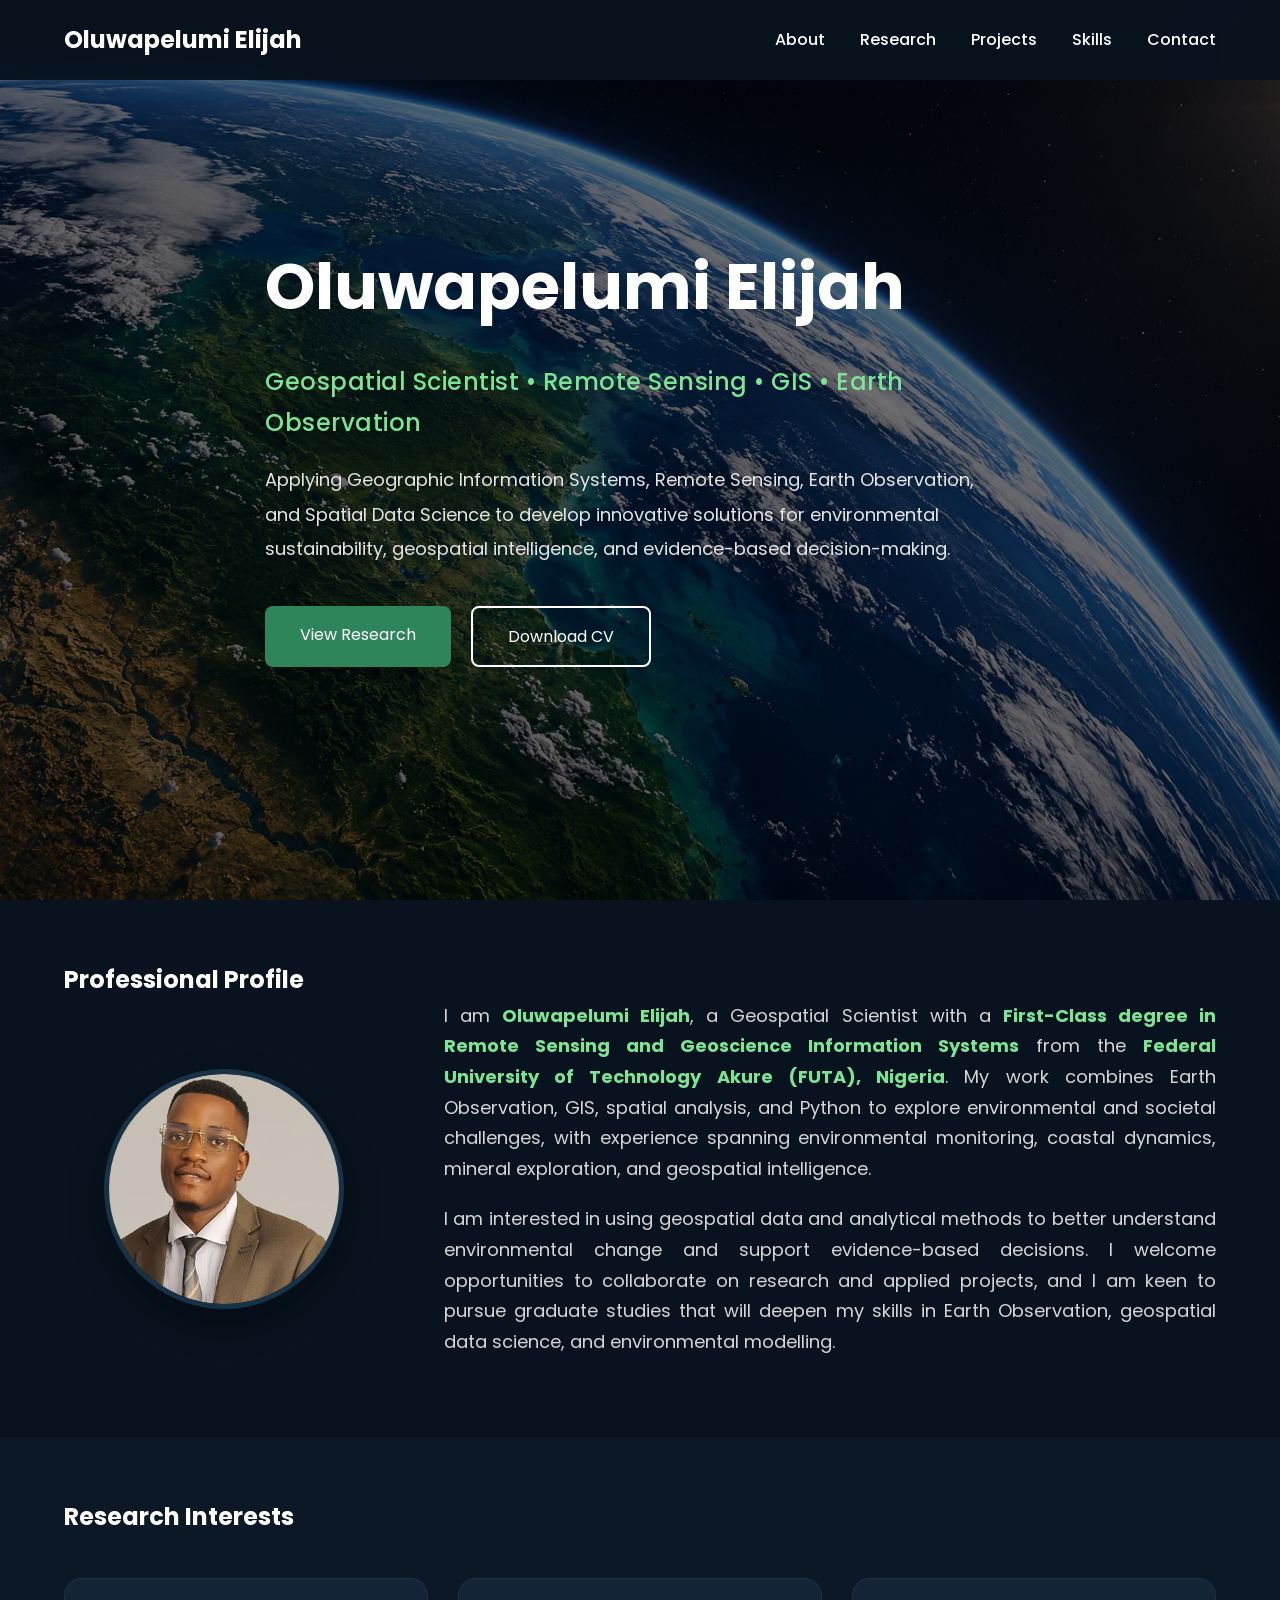
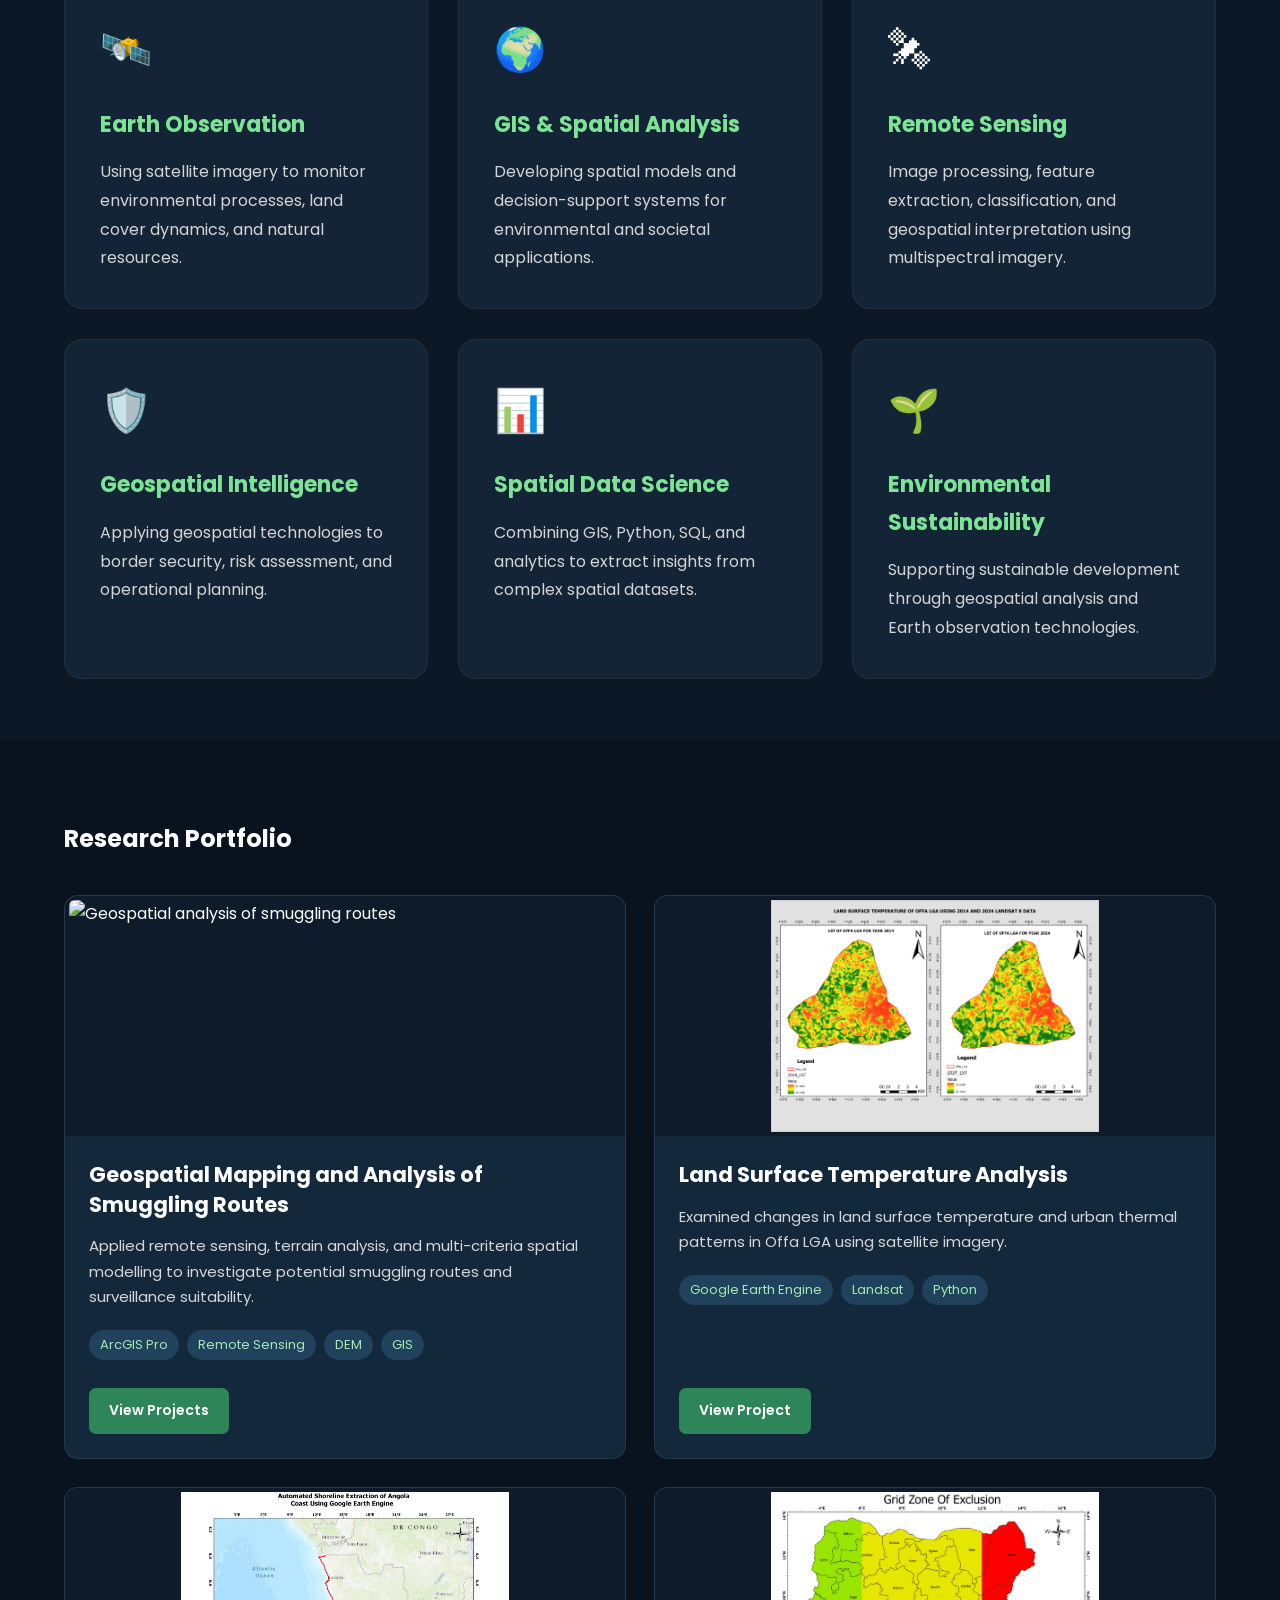
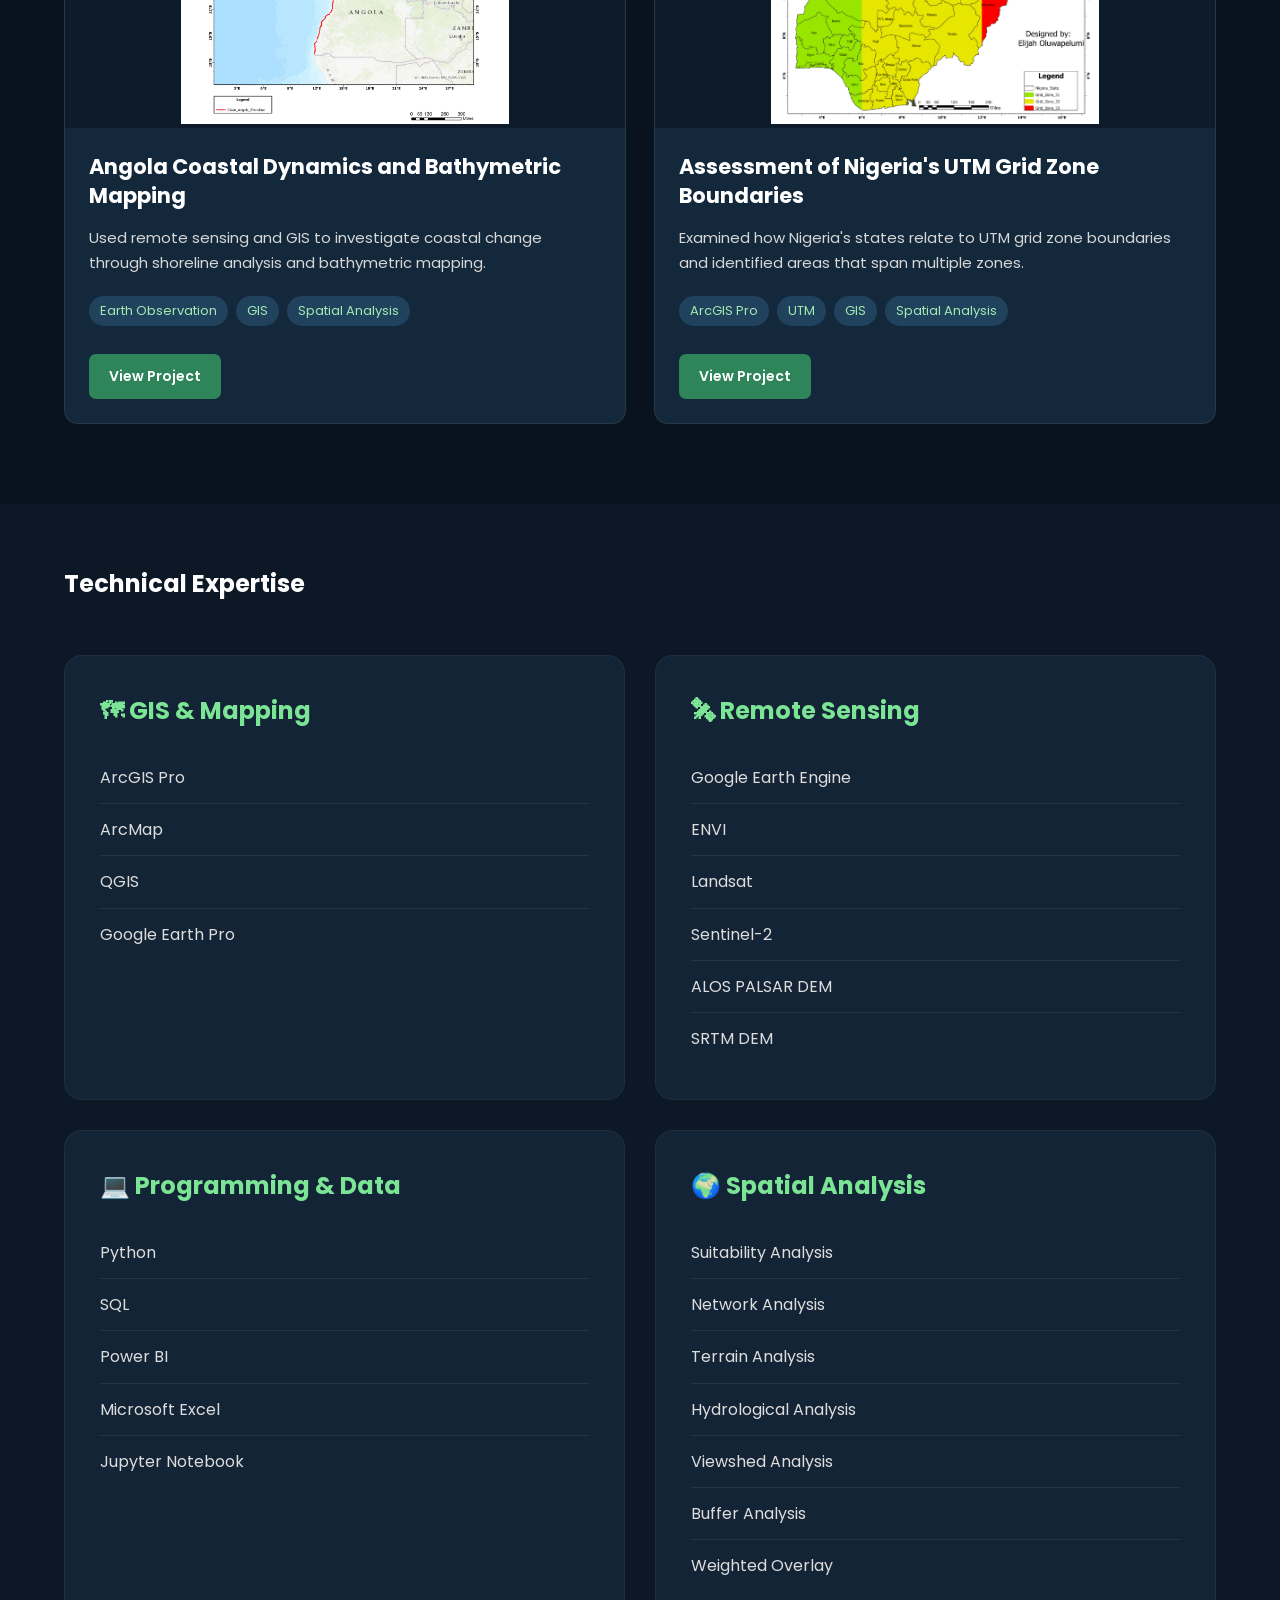
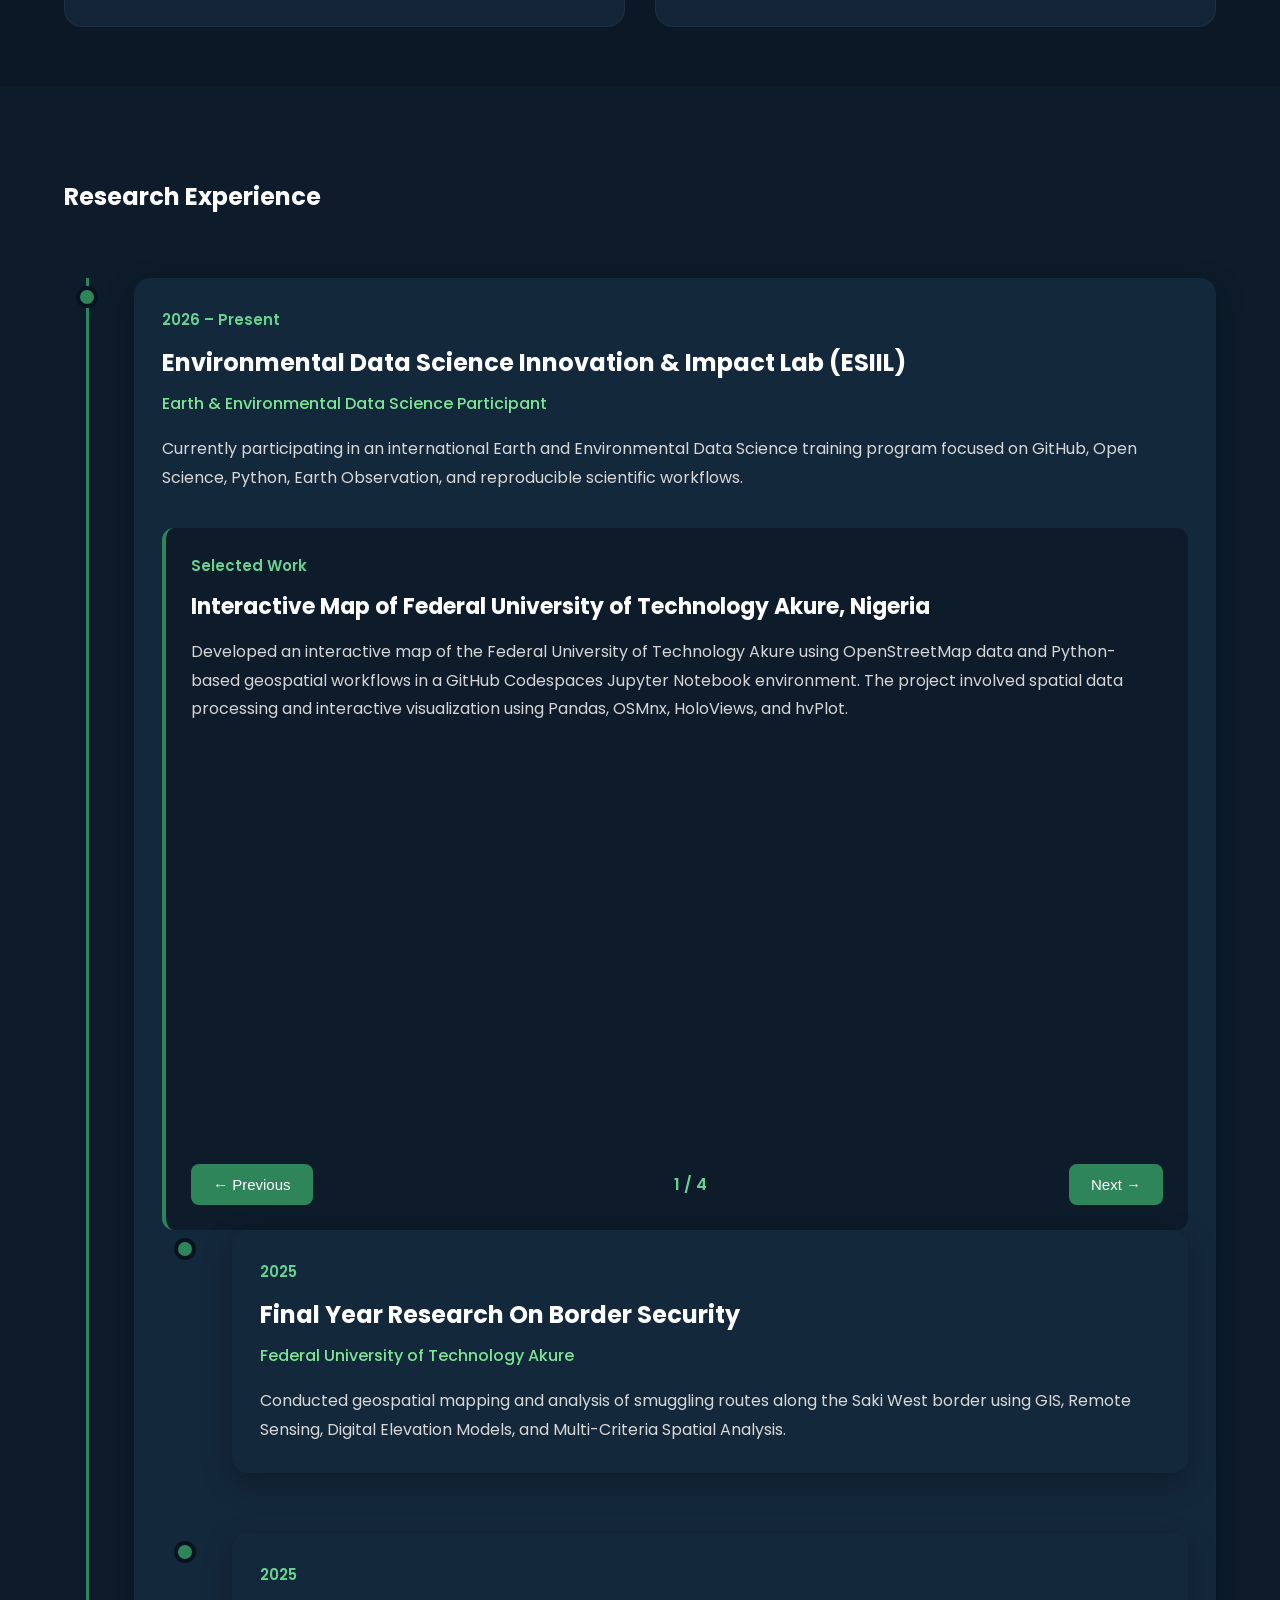
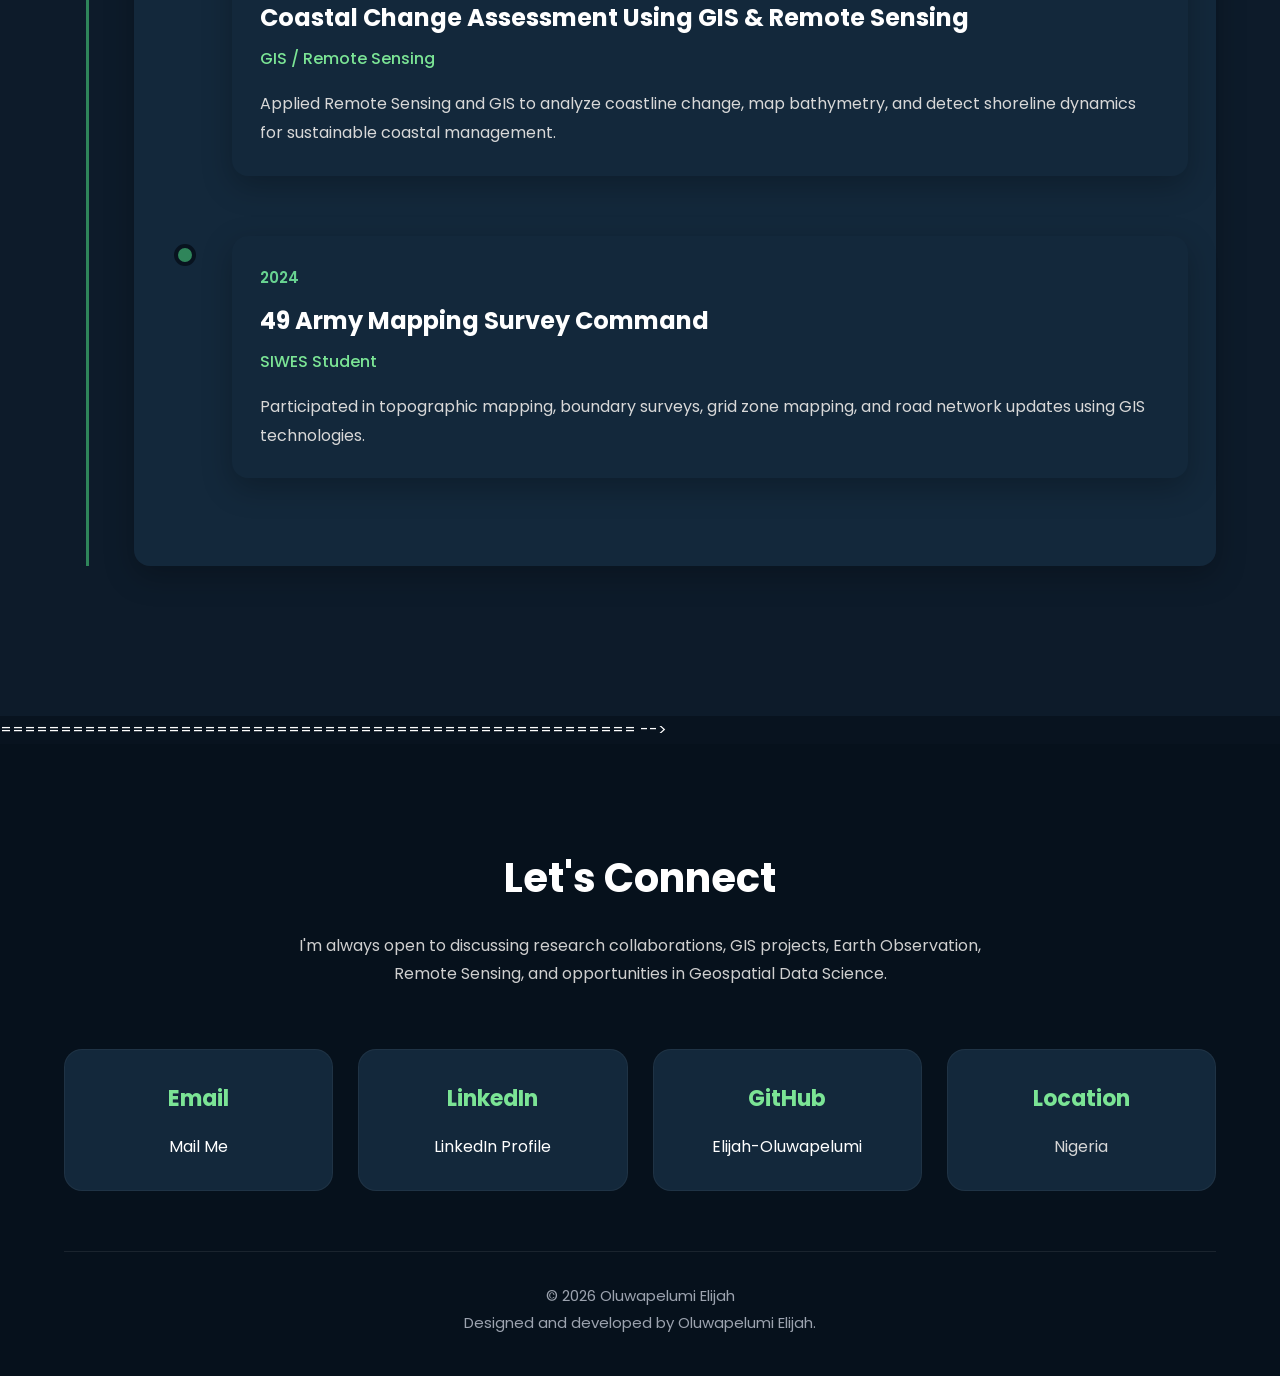
==== commit d4c8cc42: "Update index.html" ====
--- a/index.html
+++ b/index.html
@@ -673,8 +673,9 @@
 
 <!-- =====================================================
 ACHIEVEMENTS & AWARDS
-===================================================== -->
-
+ ===================================================== -->
+
+<template> 
 <section id="awards">
 
 <div class="container">
@@ -832,7 +833,10 @@
 
 </div>
 
-</section>    
+</section> 
+</template> 
+
+===================================================== -->
  
 <!-- =====================================================
 FOOTER / CONTACT
@@ -856,7 +860,7 @@
 
     <div class="contact-card">
 
-        <h3>📧 Email</h3>
+        <h3>Email</h3>
 
         <a href="mailto:elijaholuwapelumi3@gmail.com">
 
@@ -868,7 +872,7 @@
 
     <div class="contact-card">
 
-        <h3>💼 LinkedIn</h3>
+        <h3>LinkedIn</h3>
 
         <a href="https://www.linkedin.com/in/oluwapelumi-israel-elijah-8ab983230/"
 
@@ -881,7 +885,7 @@
 
     <div class="contact-card">
 
-        <h3>💻 GitHub</h3>
+        <h3>GitHub</h3>
 
         <a href="https://github.com/Elijah-Oluwapelumi"
 
@@ -895,7 +899,7 @@
 
     <div class="contact-card">
 
-        <h3>📍 Location</h3>
+        <h3>Location</h3>
 
         <p>Nigeria</p>
 
--- a/assets/css/style.css
+++ b/assets/css/style.css
@@ -455,18 +455,18 @@
 
 .project-card-image {
     height: 240px;
-    padding: 16px;
+    padding: 4px;
     display: flex;
     align-items: center;
     justify-content: center;
     background: #0d1b2a;
 }
 
- .project-card-image img {
+.project-card-image img {
     display: block;
     width: 100%;
     height: 100%;
-    object-fit: fill;
+    object-fit: contain;
     object-position: center;
     border-radius: 6px;
 }
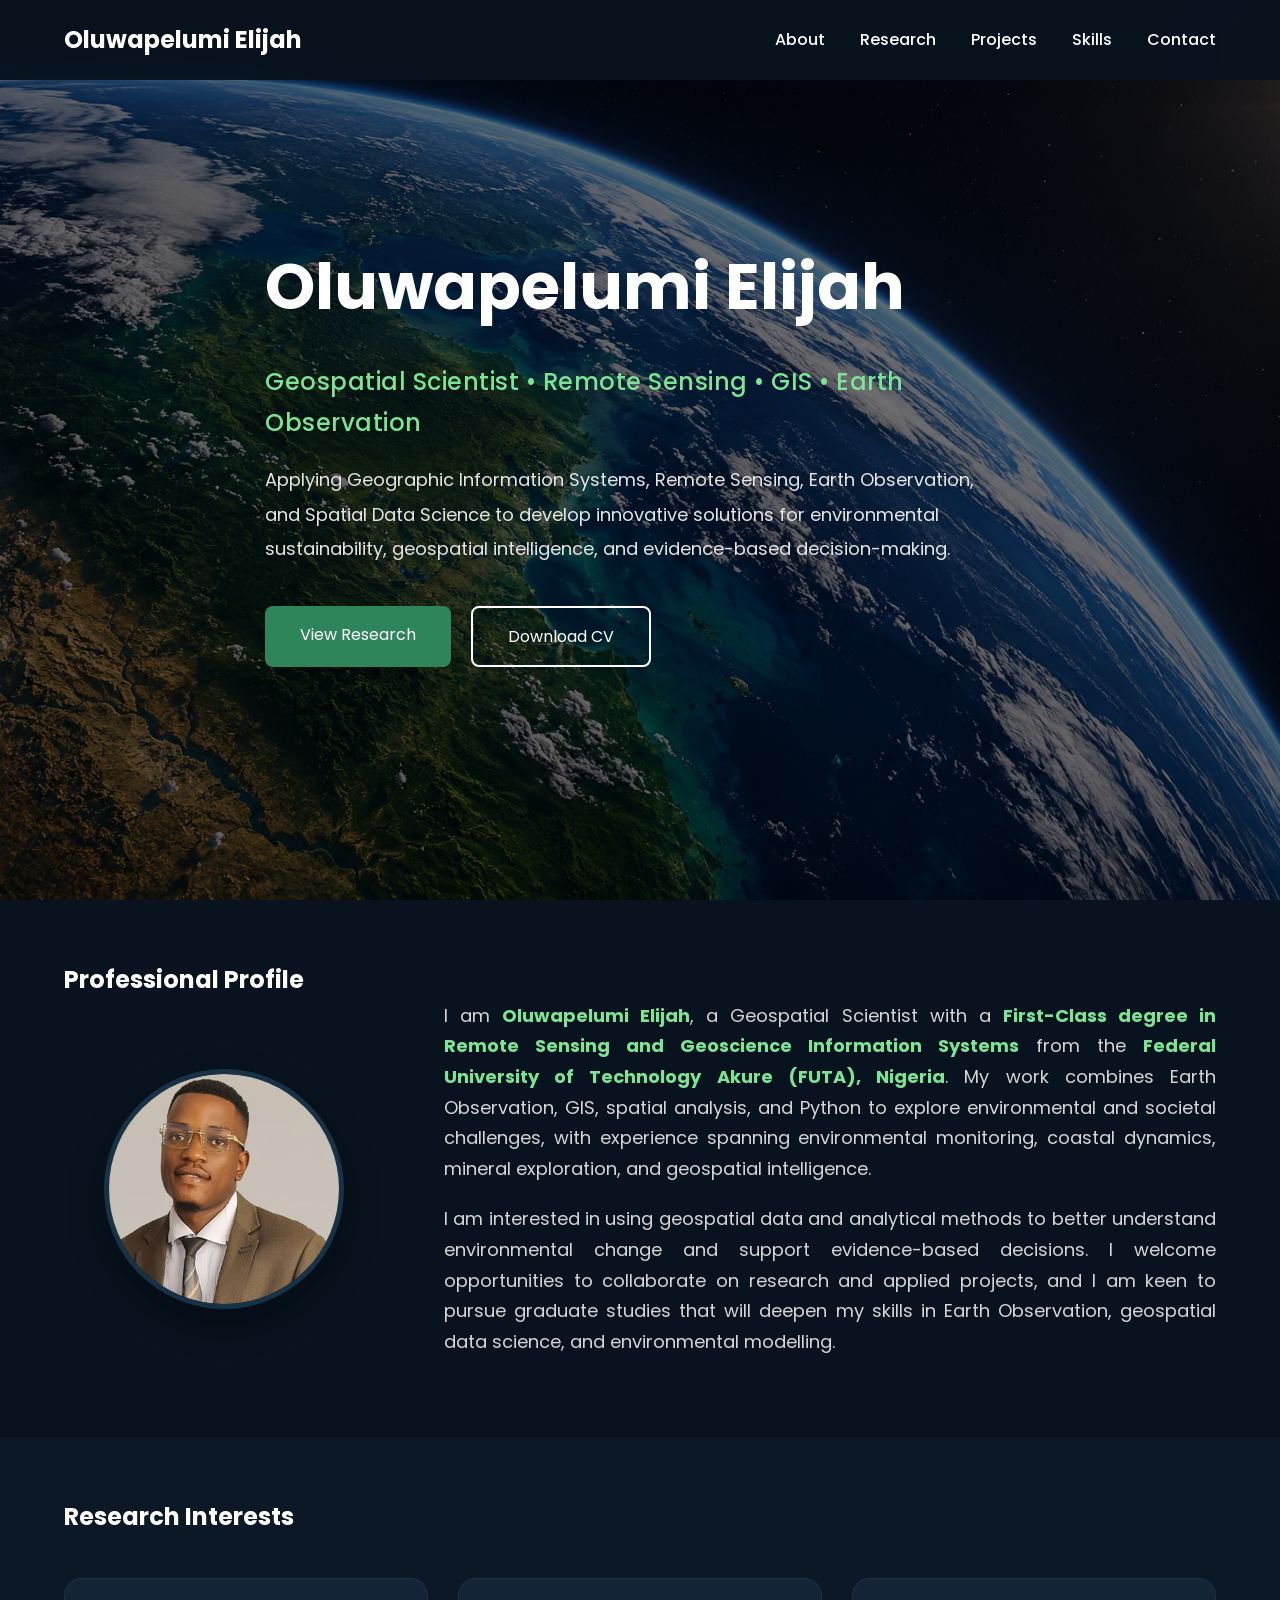
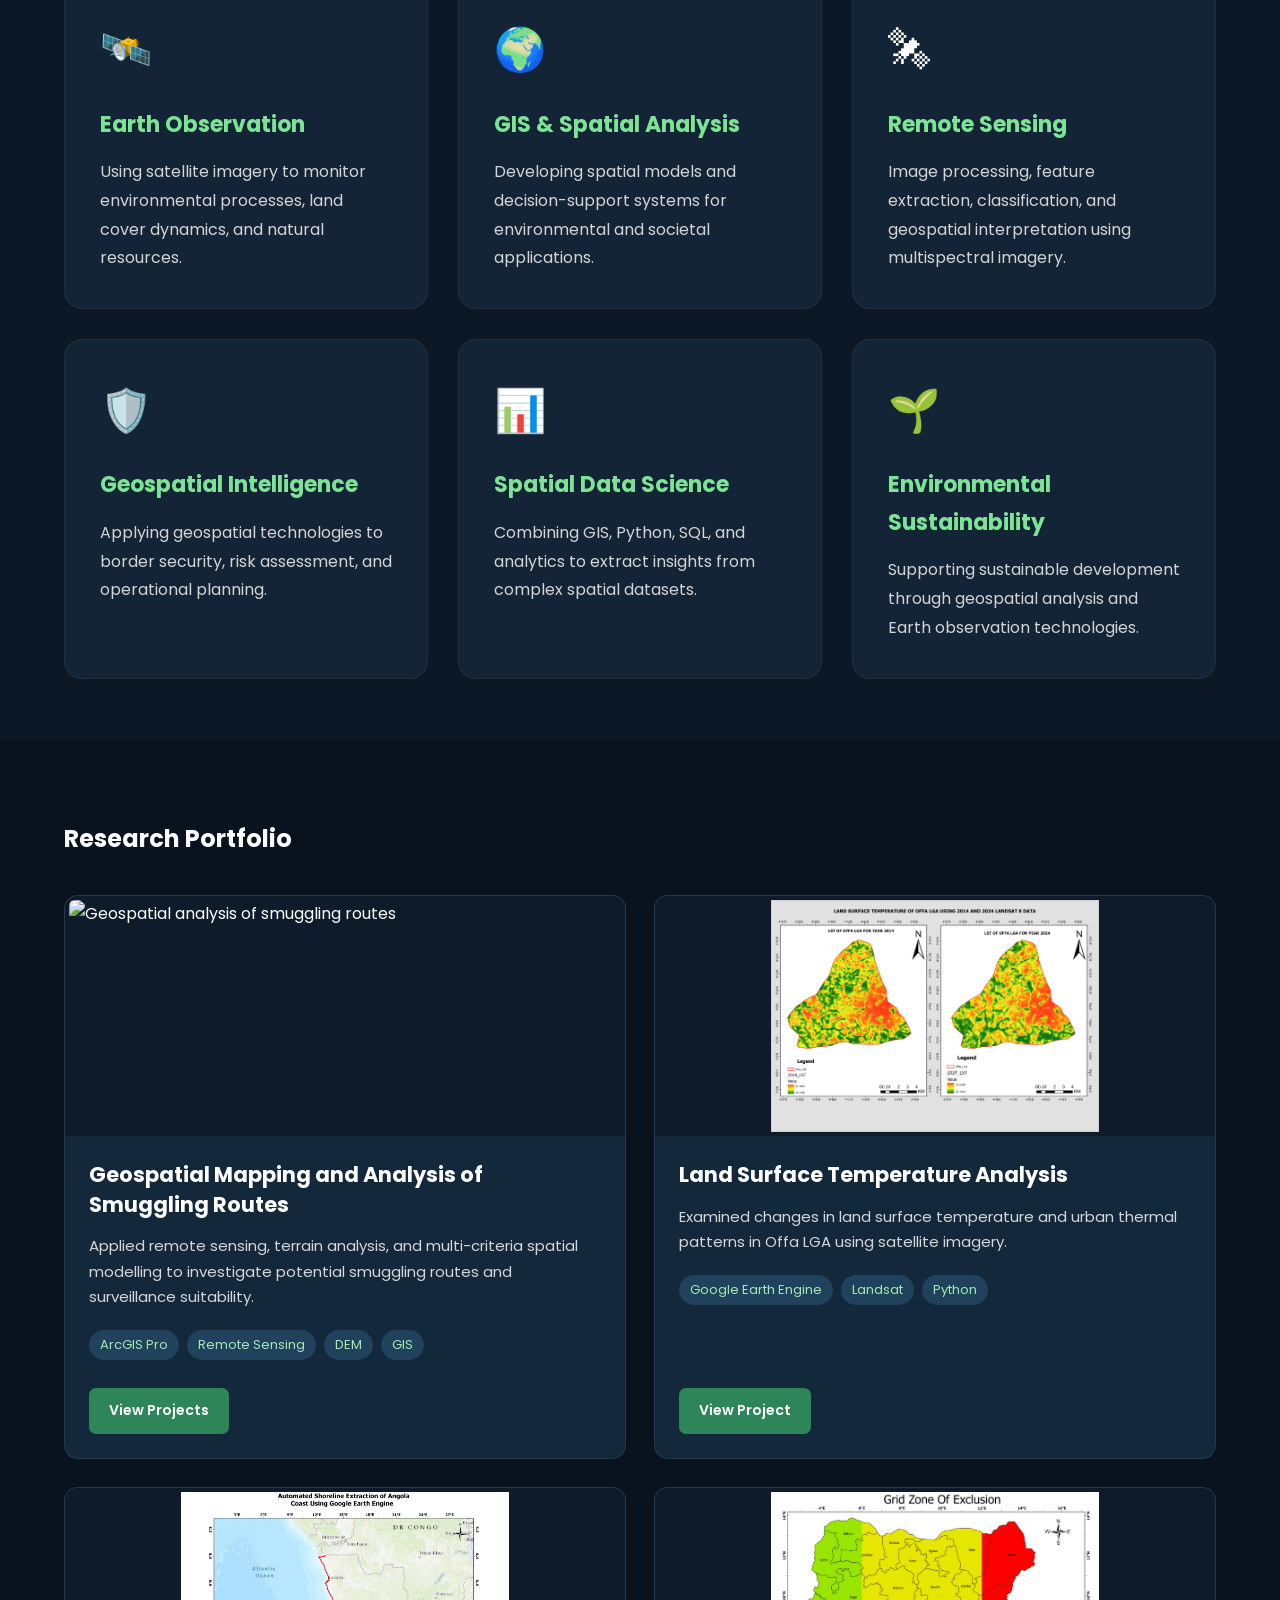
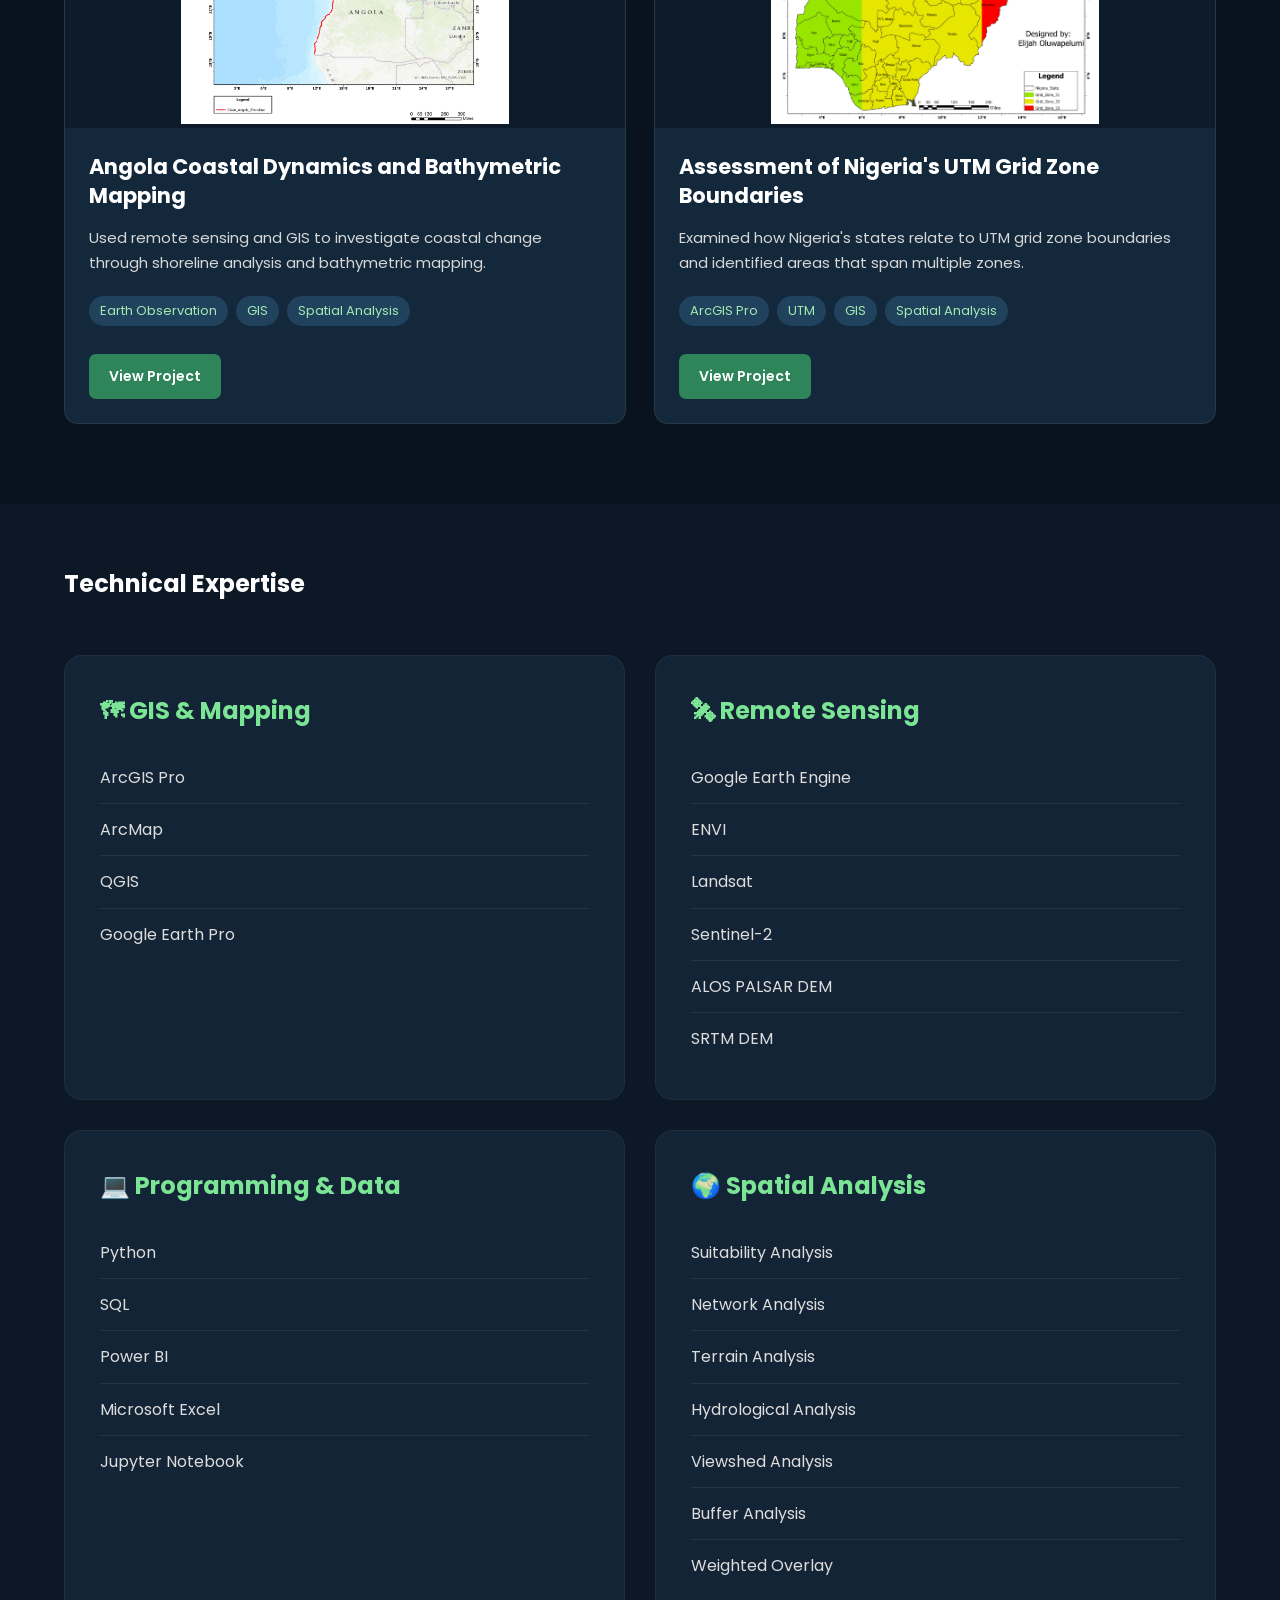
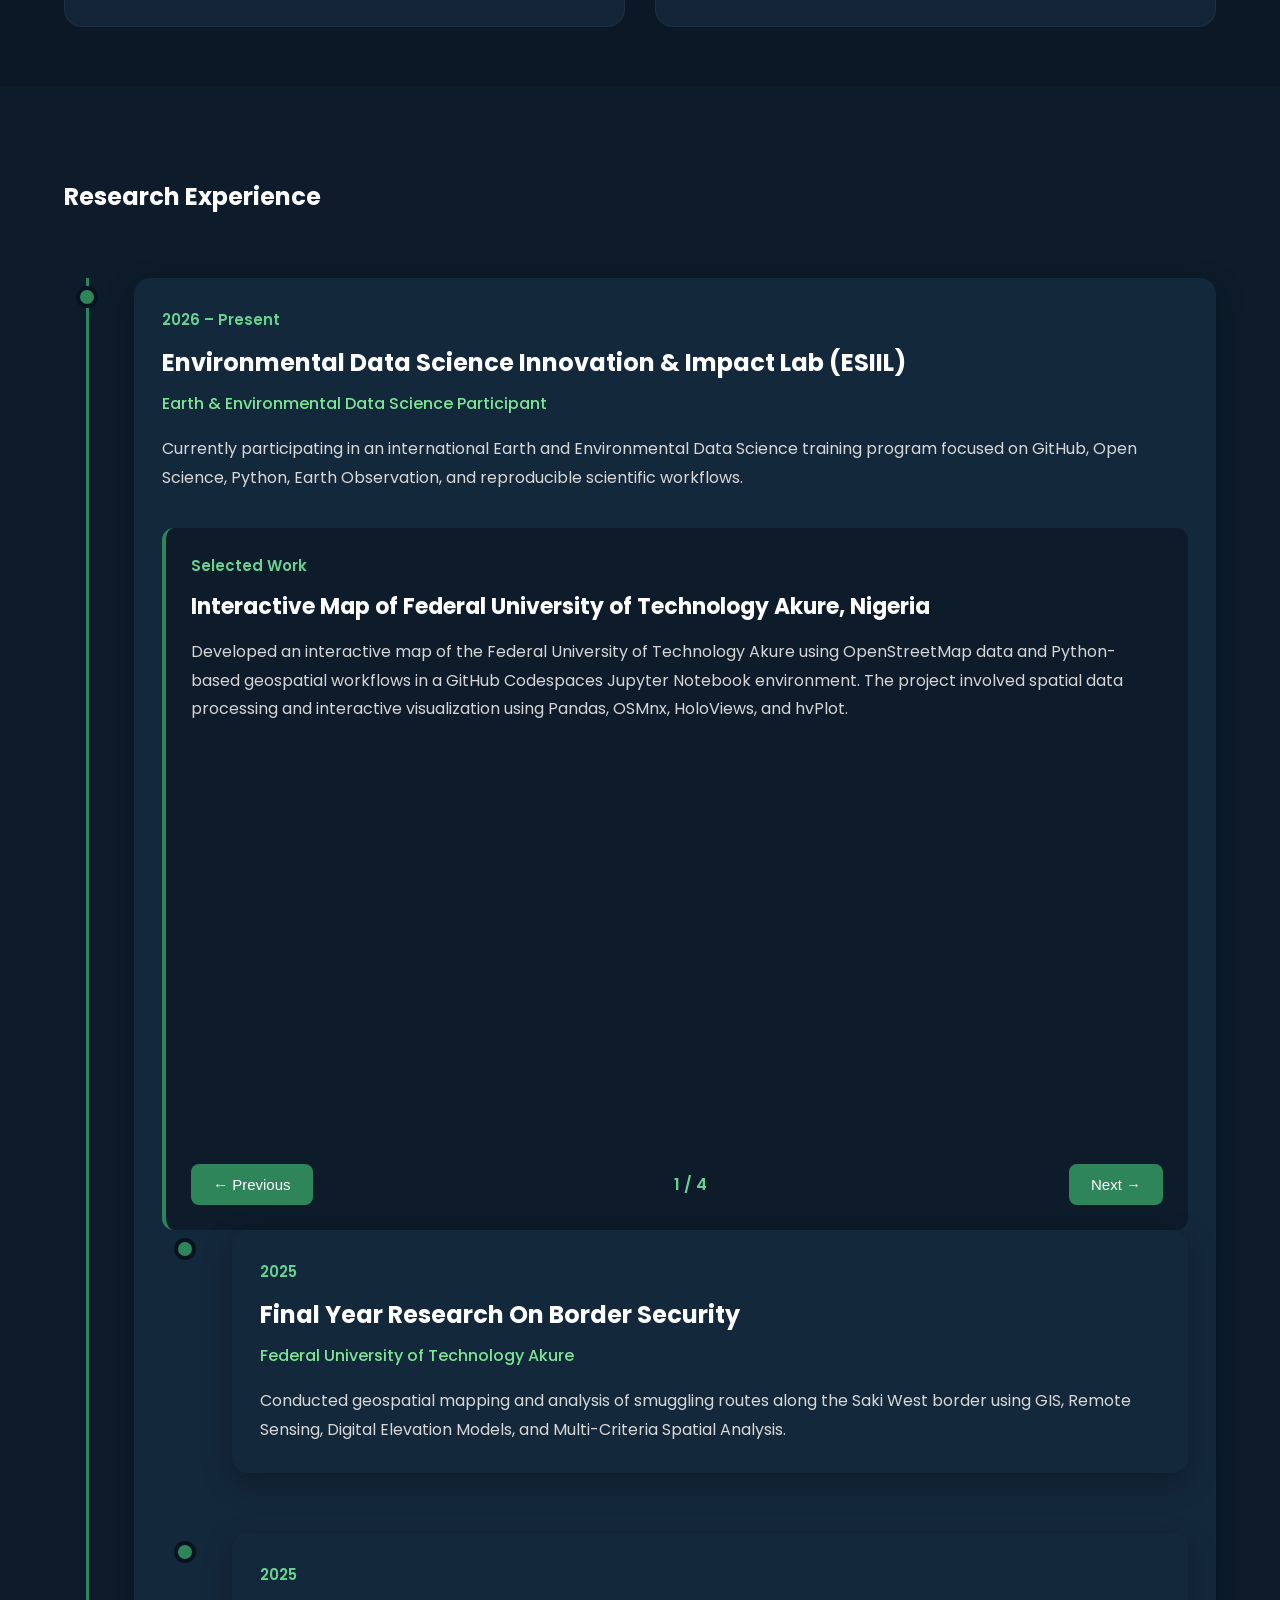
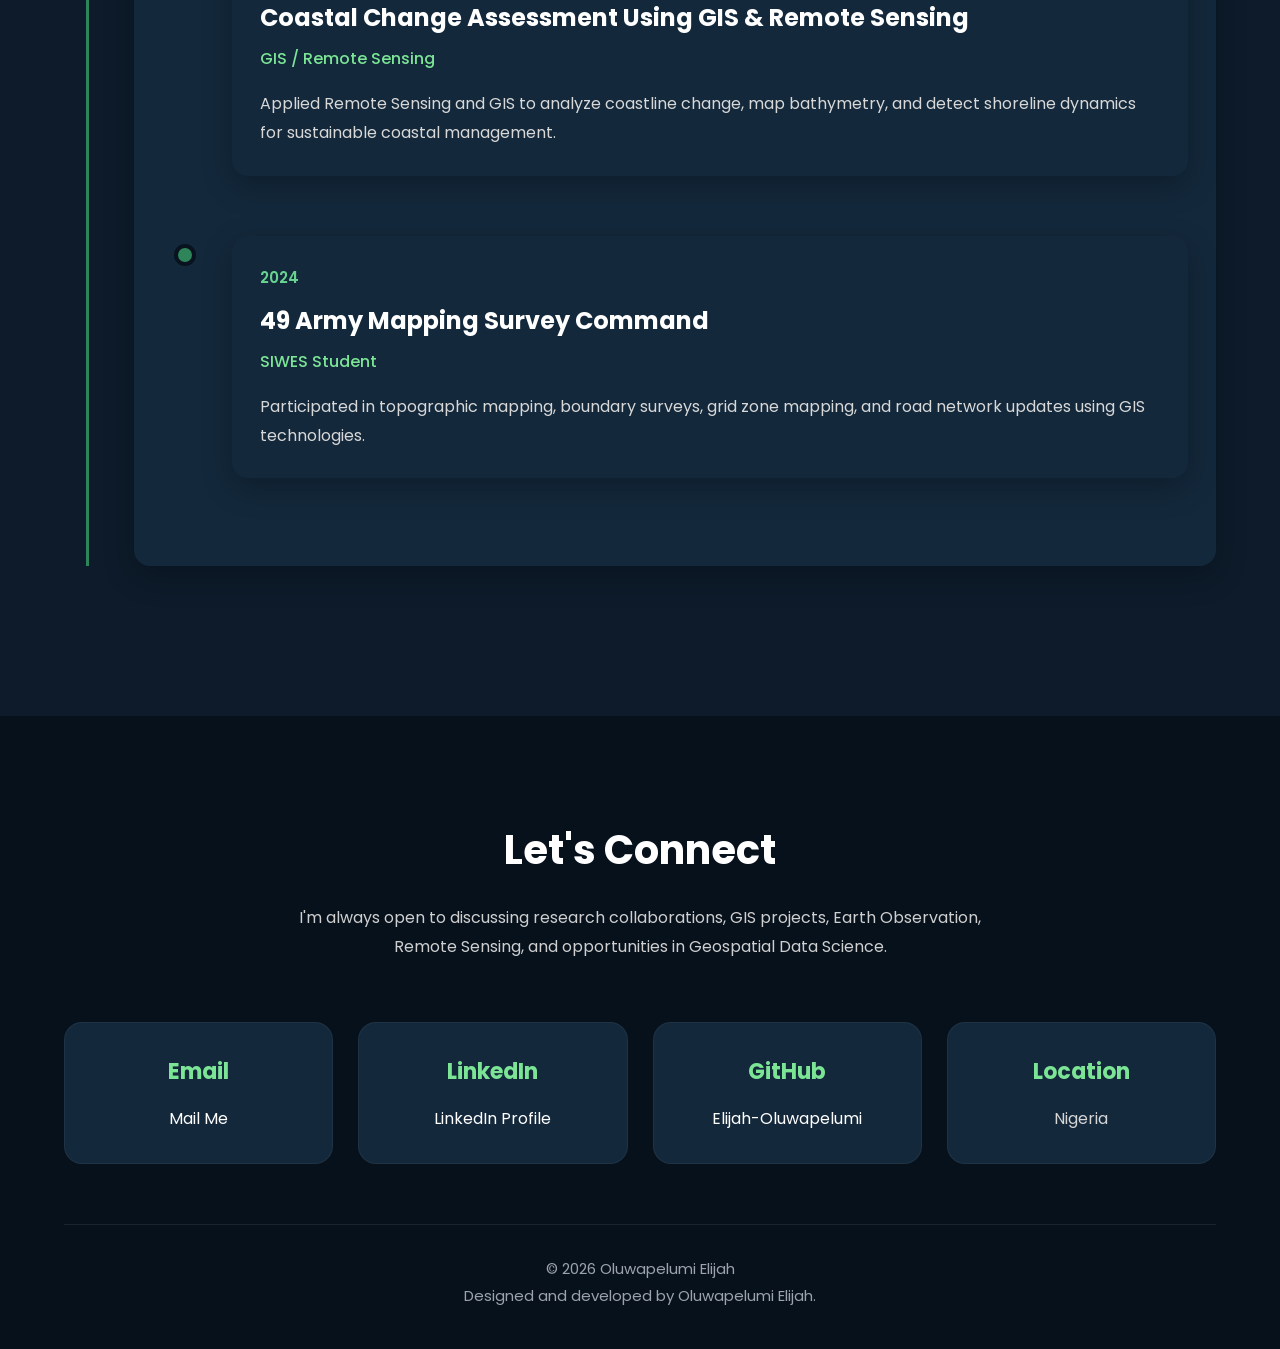
==== commit d5937edf: "Update index.html" ====
--- a/index.html
+++ b/index.html
@@ -836,7 +836,6 @@
 </section> 
 </template> 
 
-===================================================== -->
  
 <!-- =====================================================
 FOOTER / CONTACT
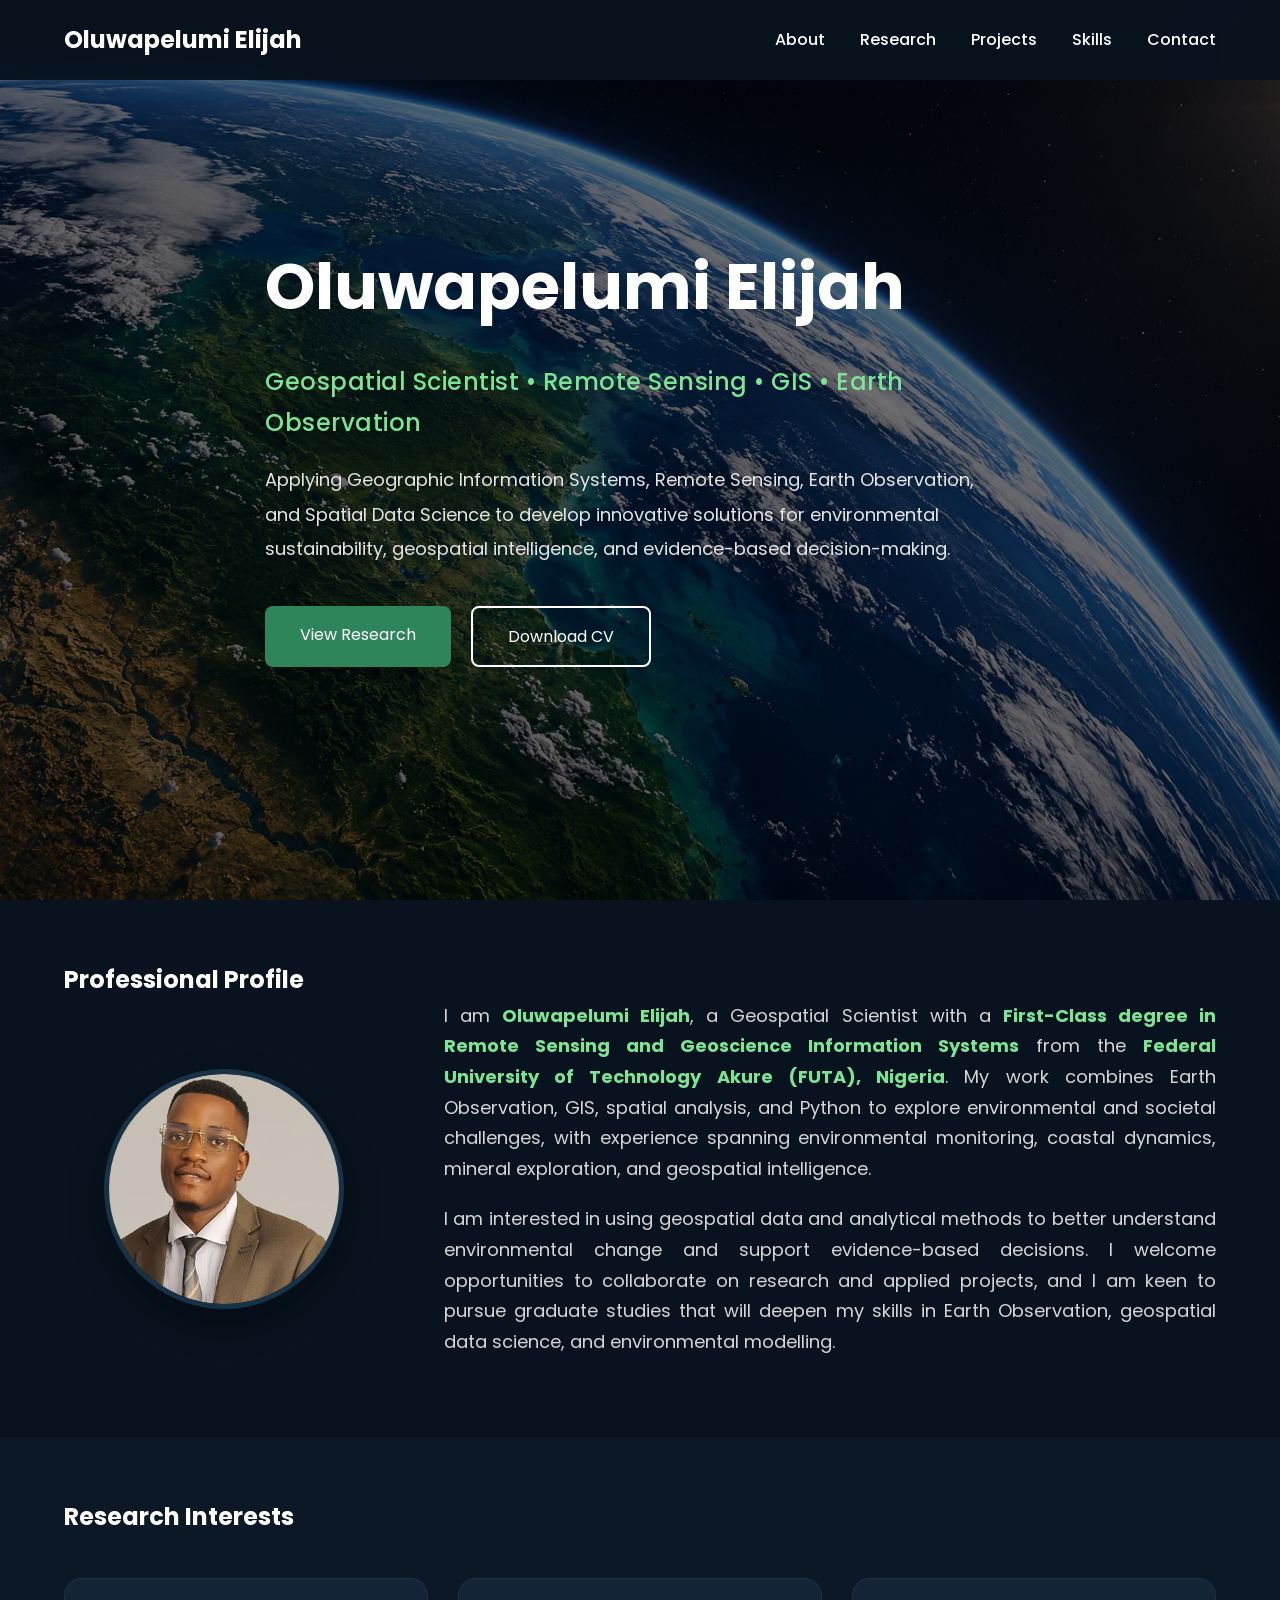
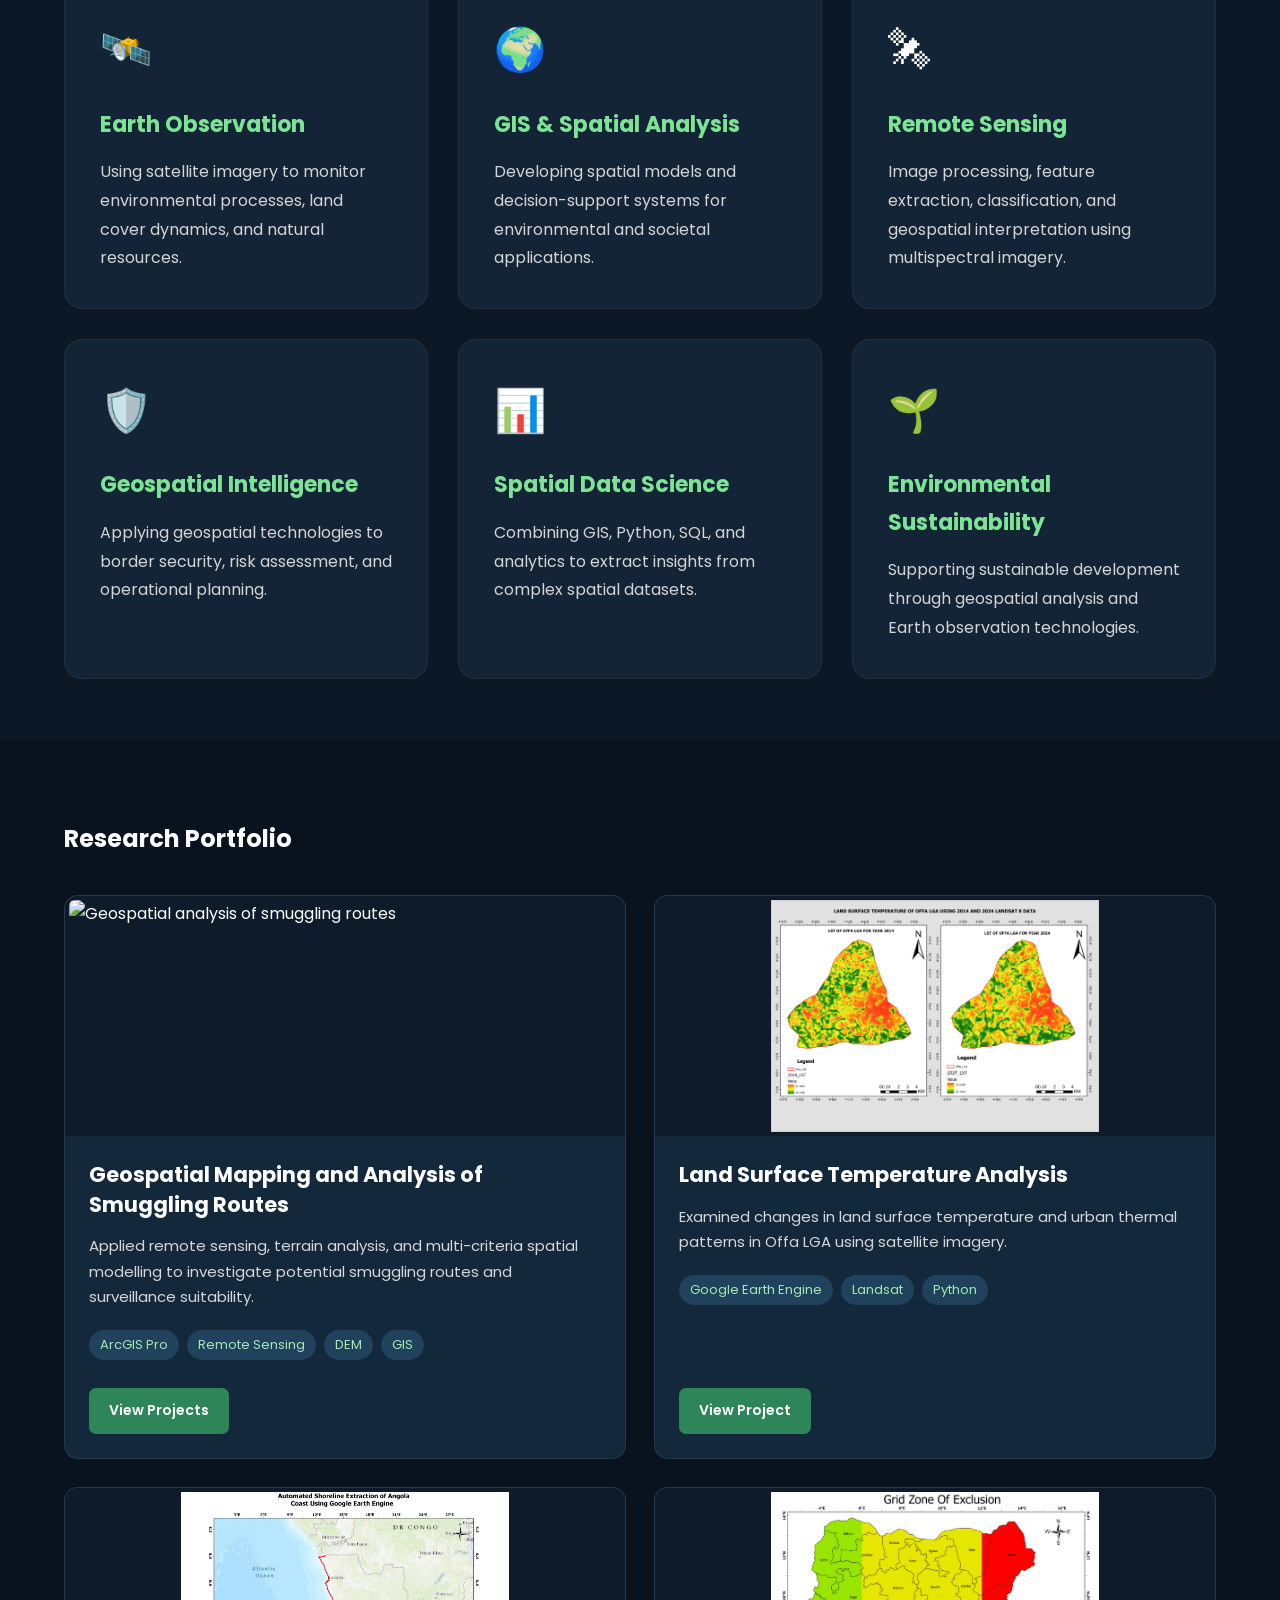
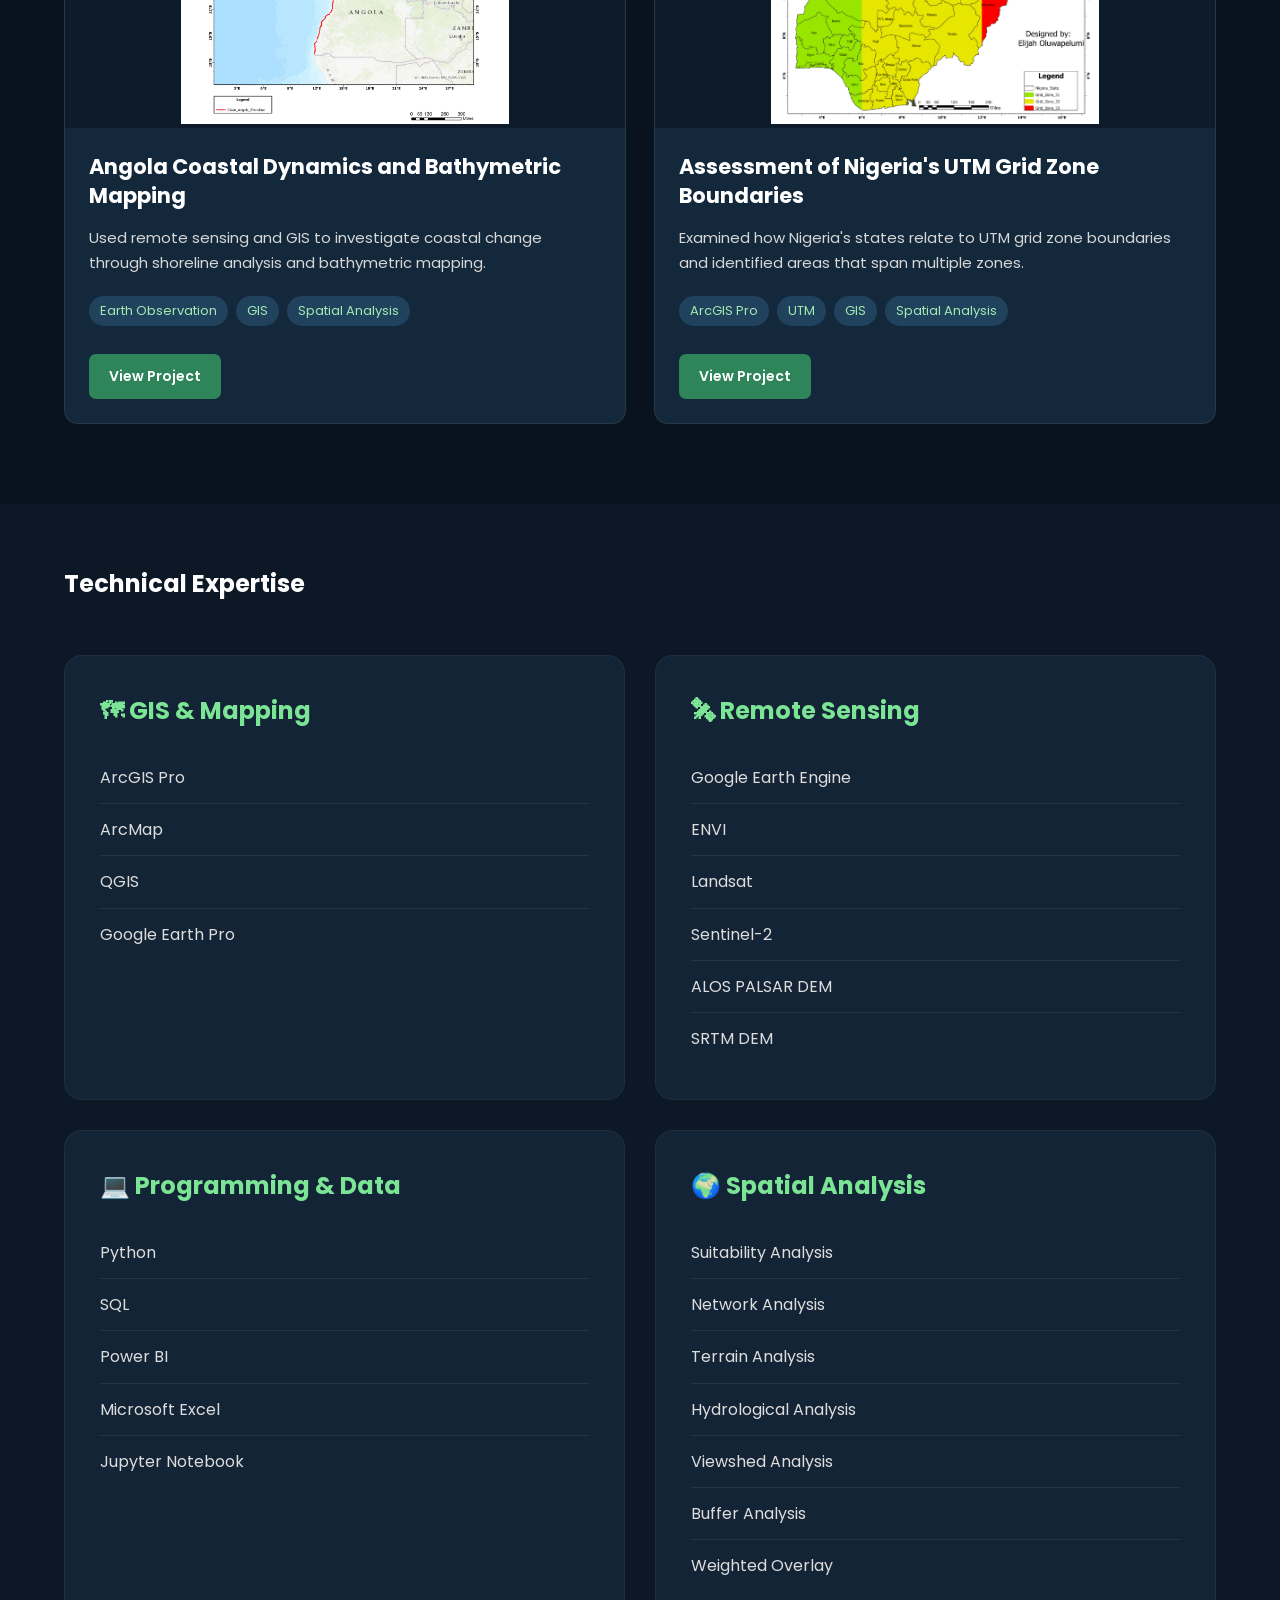
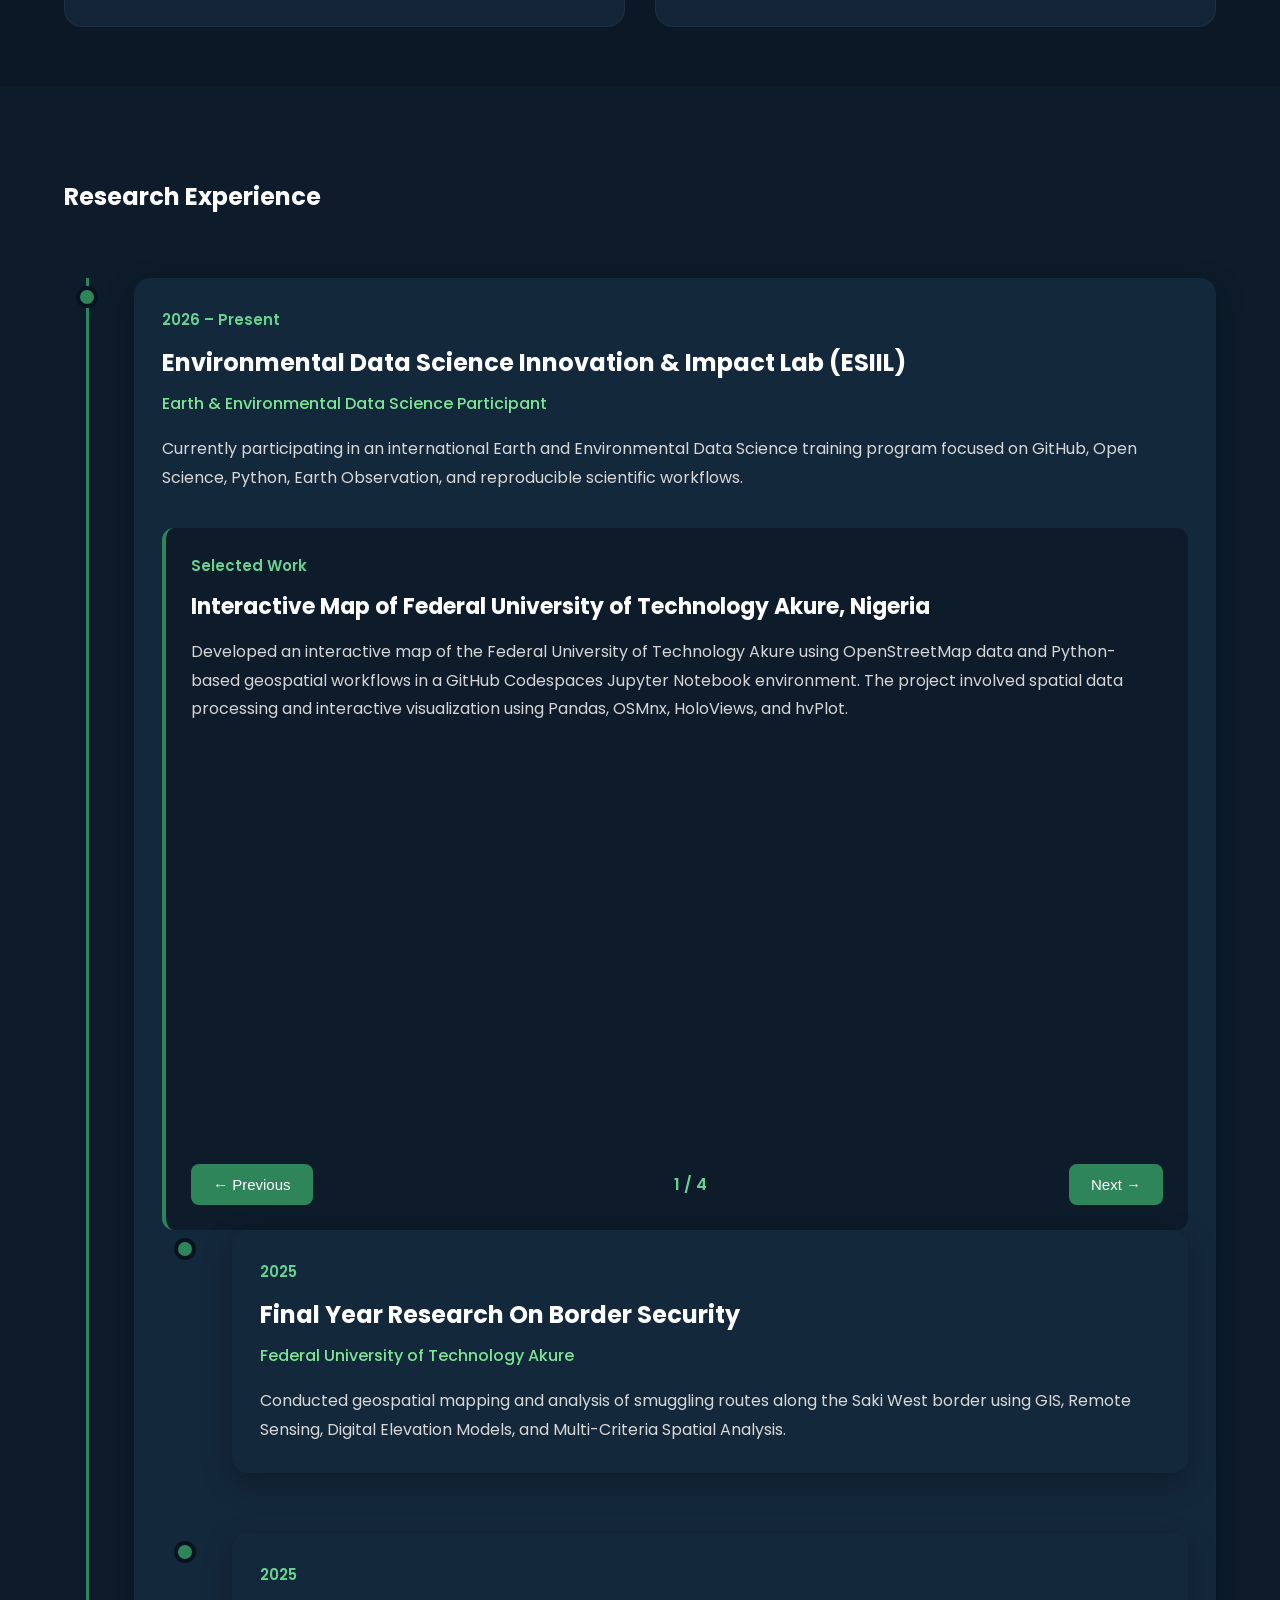
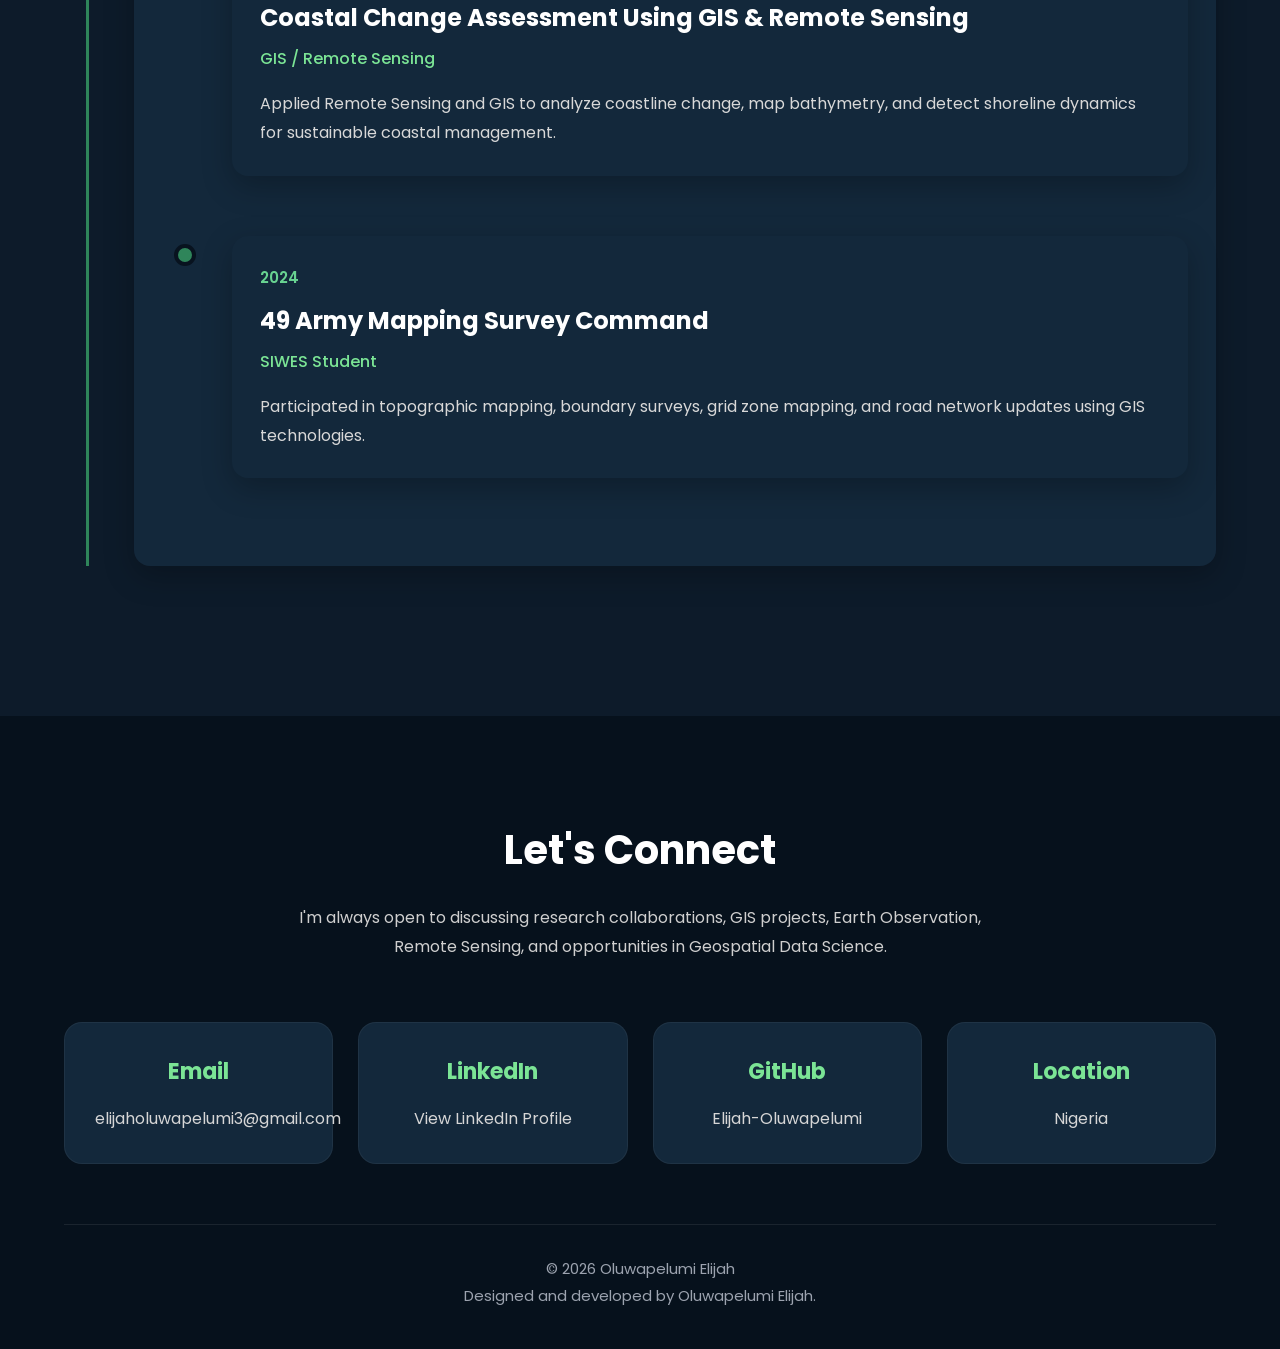
==== commit ad164f25: "Update index.html" ====
--- a/index.html
+++ b/index.html
@@ -855,56 +855,37 @@
 
 </p>
 
+ 
 <div class="contact-grid">
 
-    <div class="contact-card">
-
+    <a class="contact-card" href="mailto:elijaholuwapelumi3@gmail.com">
         <h3>Email</h3>
-
-        <a href="mailto:elijaholuwapelumi3@gmail.com">
-
-            Mail Me
-
-        </a>
-
+        <p>elijaholuwapelumi3@gmail.com</p>
+    </a>
+
+    <a class="contact-card"
+       href="https://www.linkedin.com/in/oluwapelumi-israel-elijah-8ab983230/"
+       target="_blank"
+       rel="noopener noreferrer">
+        <h3>LinkedIn</h3>
+        <p>View LinkedIn Profile</p>
+    </a>
+
+    <a class="contact-card"
+       href="https://github.com/Elijah-Oluwapelumi"
+       target="_blank"
+       rel="noopener noreferrer">
+        <h3>GitHub</h3>
+        <p>Elijah-Oluwapelumi</p>
+    </a>
+
+    <div class="contact-card location-card">
+        <h3>Location</h3>
+        <p>Nigeria</p>
     </div>
 
-    <div class="contact-card">
-
-        <h3>LinkedIn</h3>
-
-        <a href="https://www.linkedin.com/in/oluwapelumi-israel-elijah-8ab983230/"
-
-        target="_blank">
-
-             LinkedIn Profile
-        </a>
-
-    </div>
-
-    <div class="contact-card">
-
-        <h3>GitHub</h3>
-
-        <a href="https://github.com/Elijah-Oluwapelumi"
-
-        target="_blank">
-
-            Elijah-Oluwapelumi
-
-        </a>
-
-    </div>
-
-    <div class="contact-card">
-
-        <h3>Location</h3>
-
-        <p>Nigeria</p>
-
-    </div>
-
-</div>
+</div>
+
     
 <hr>
 
